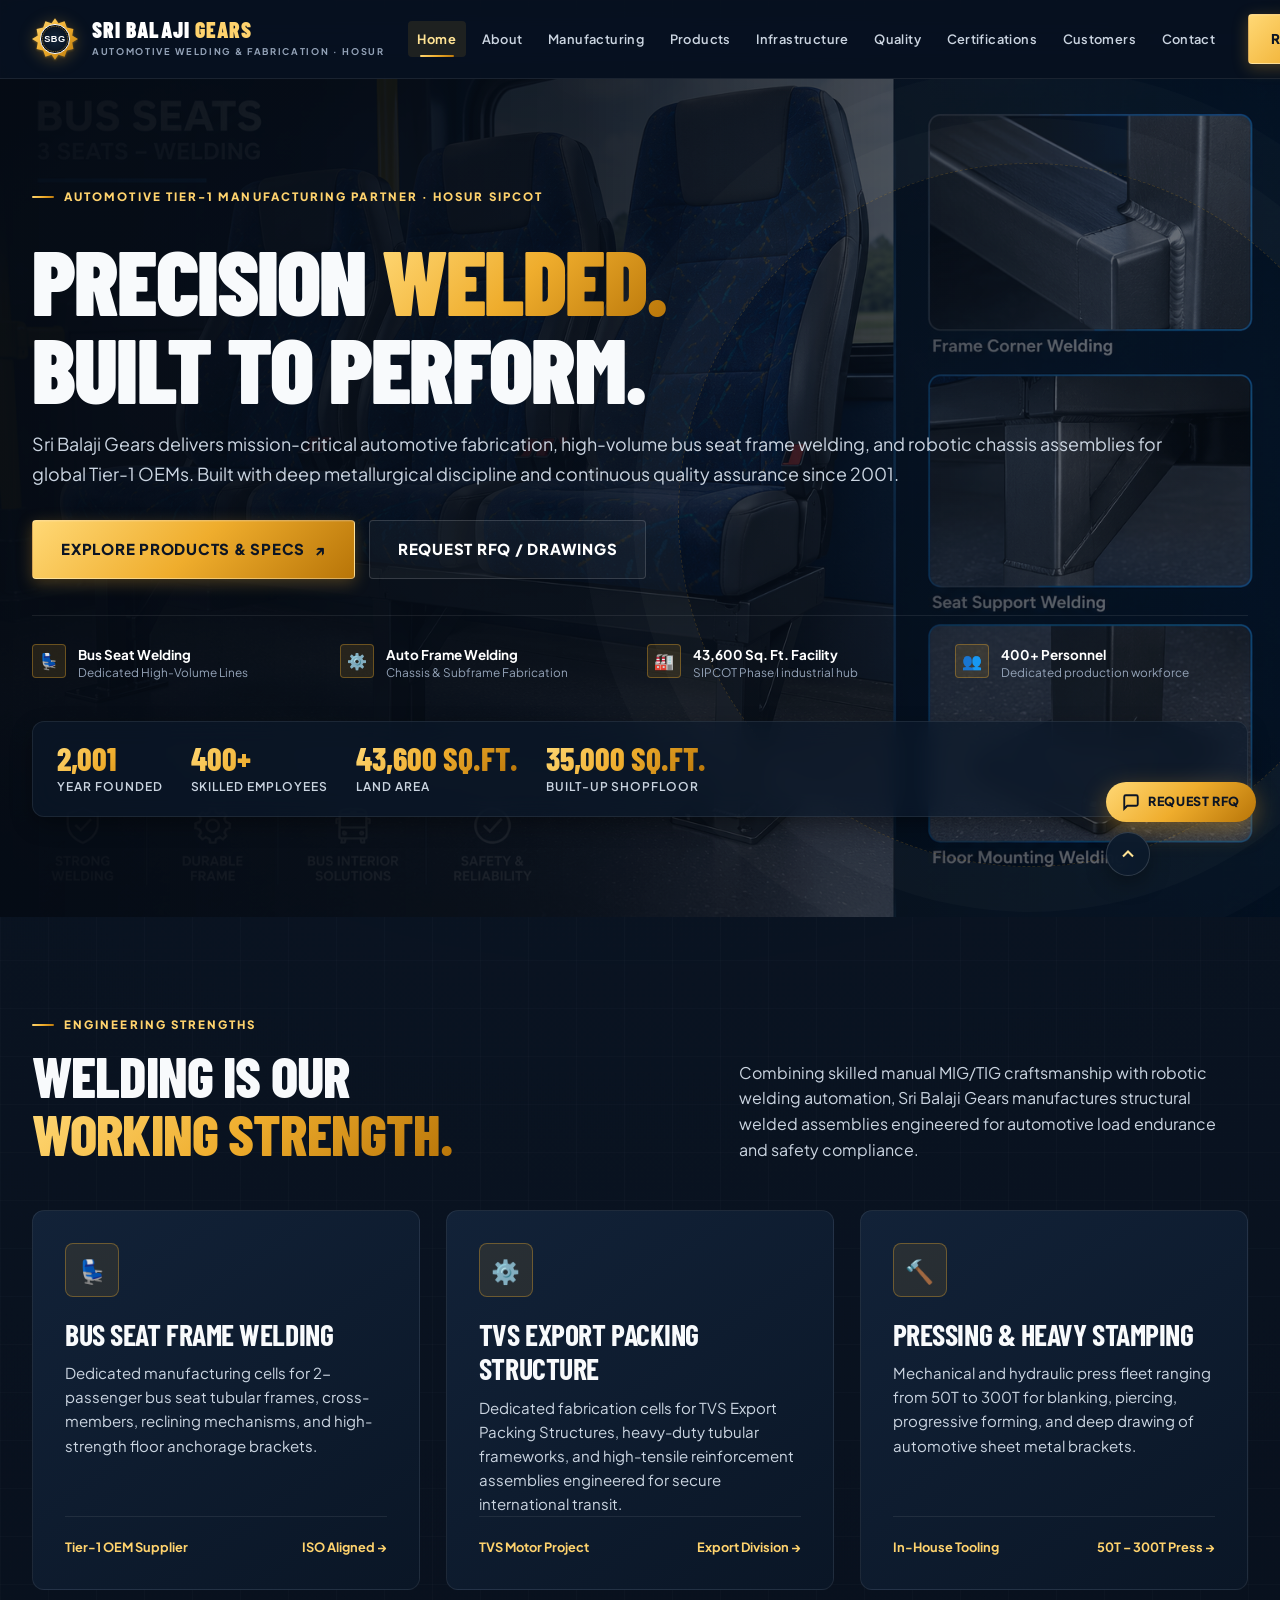
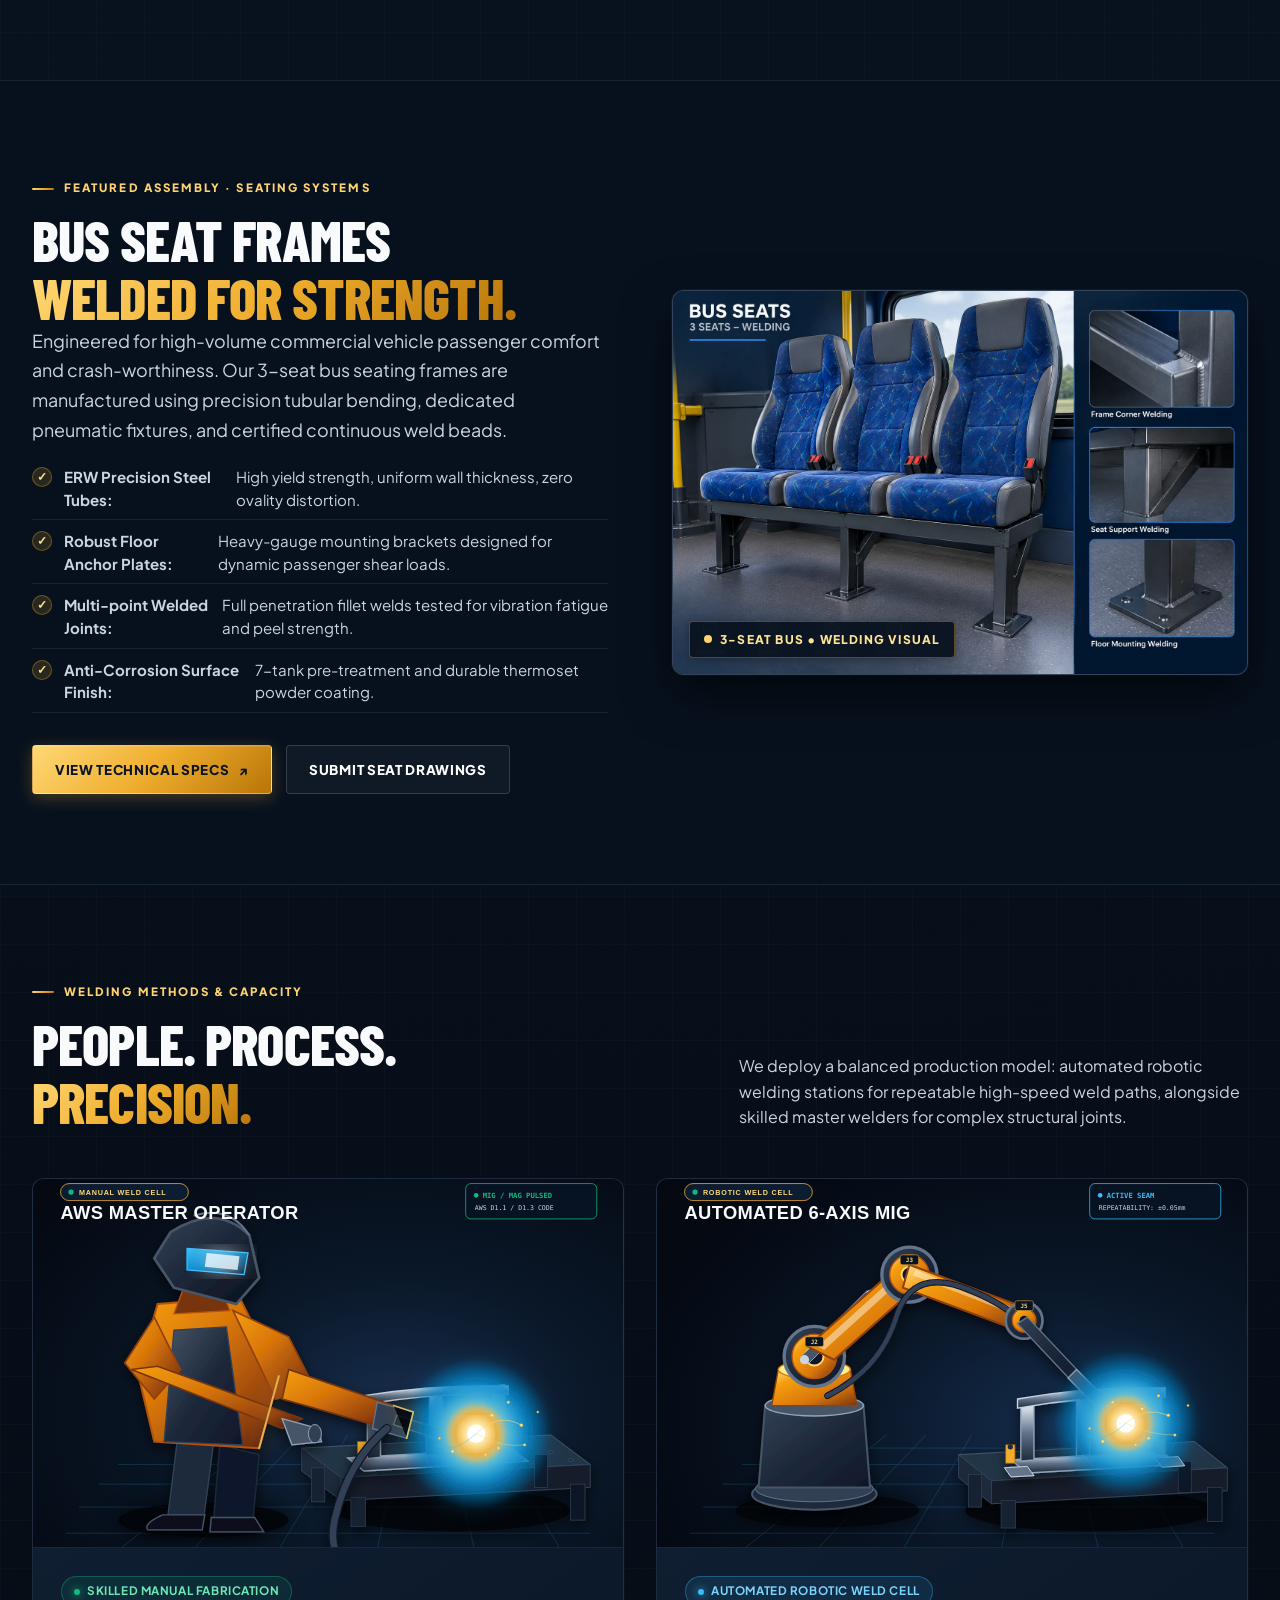
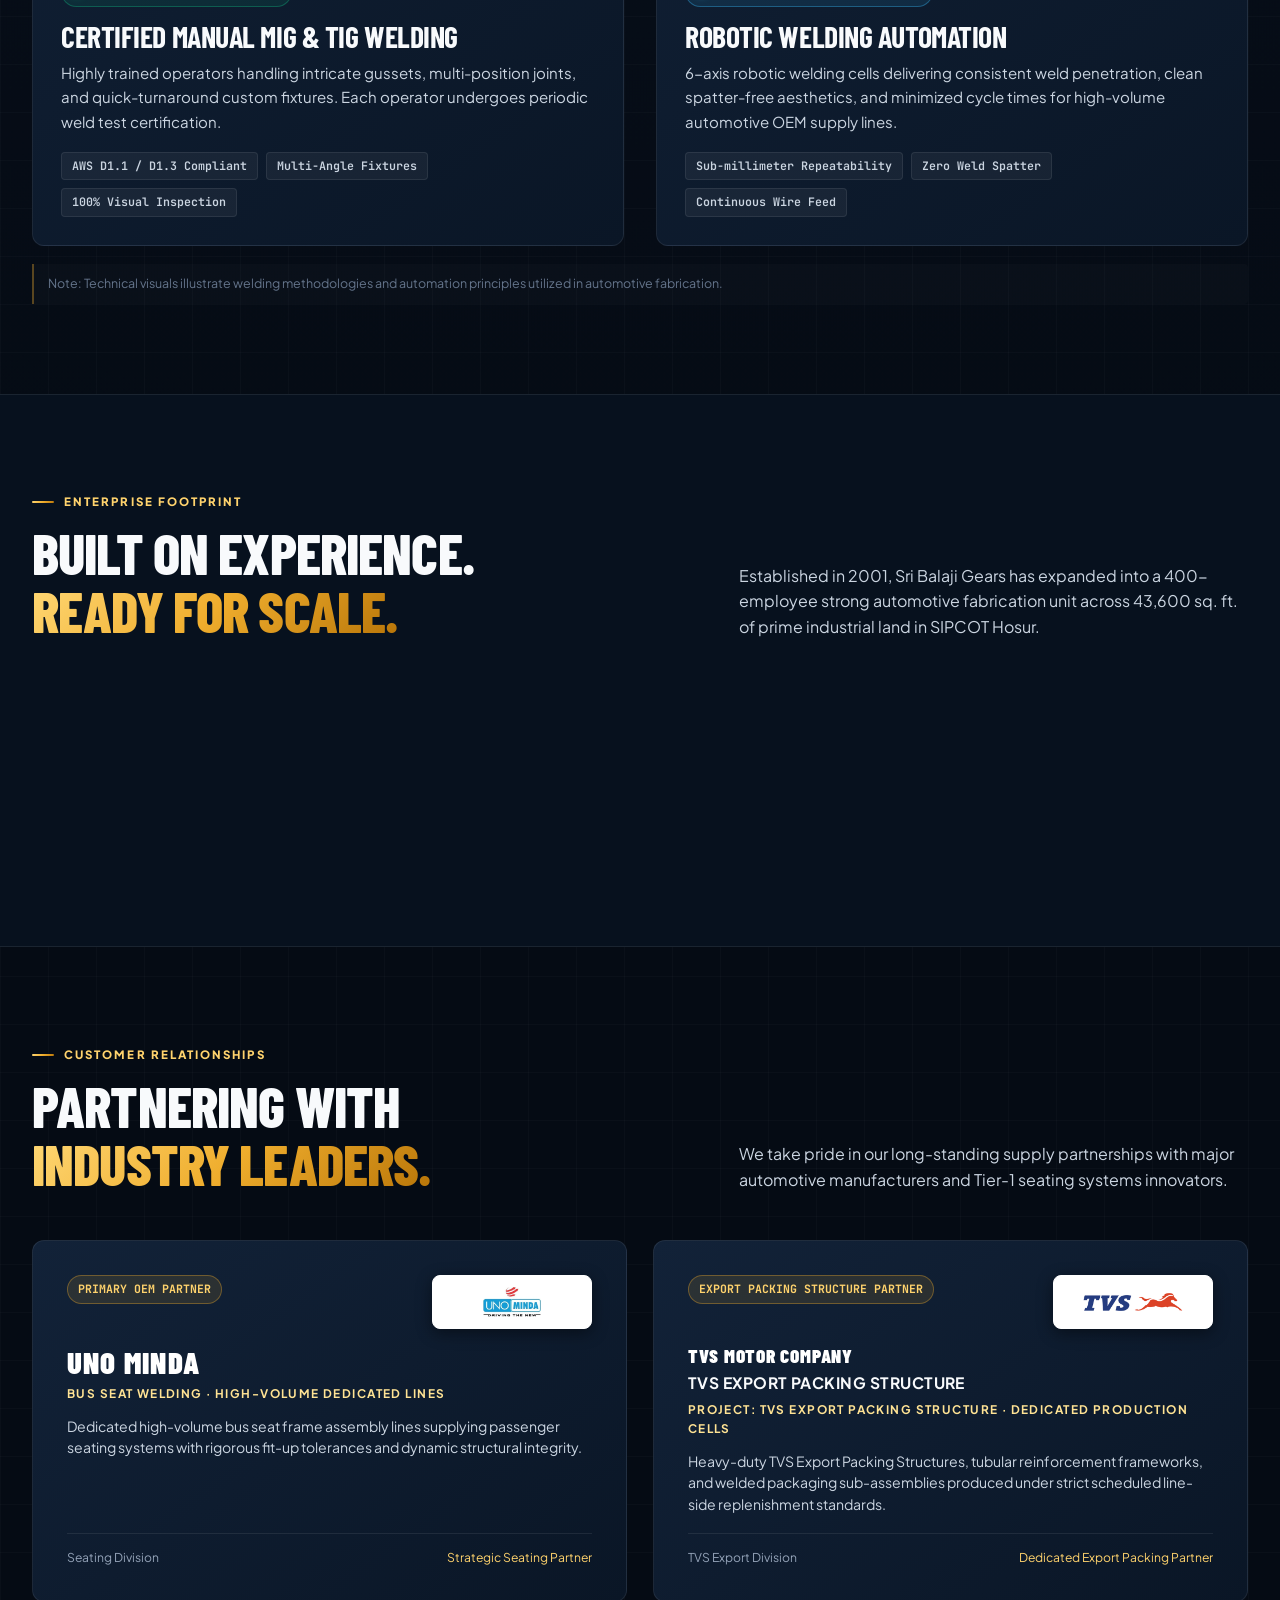
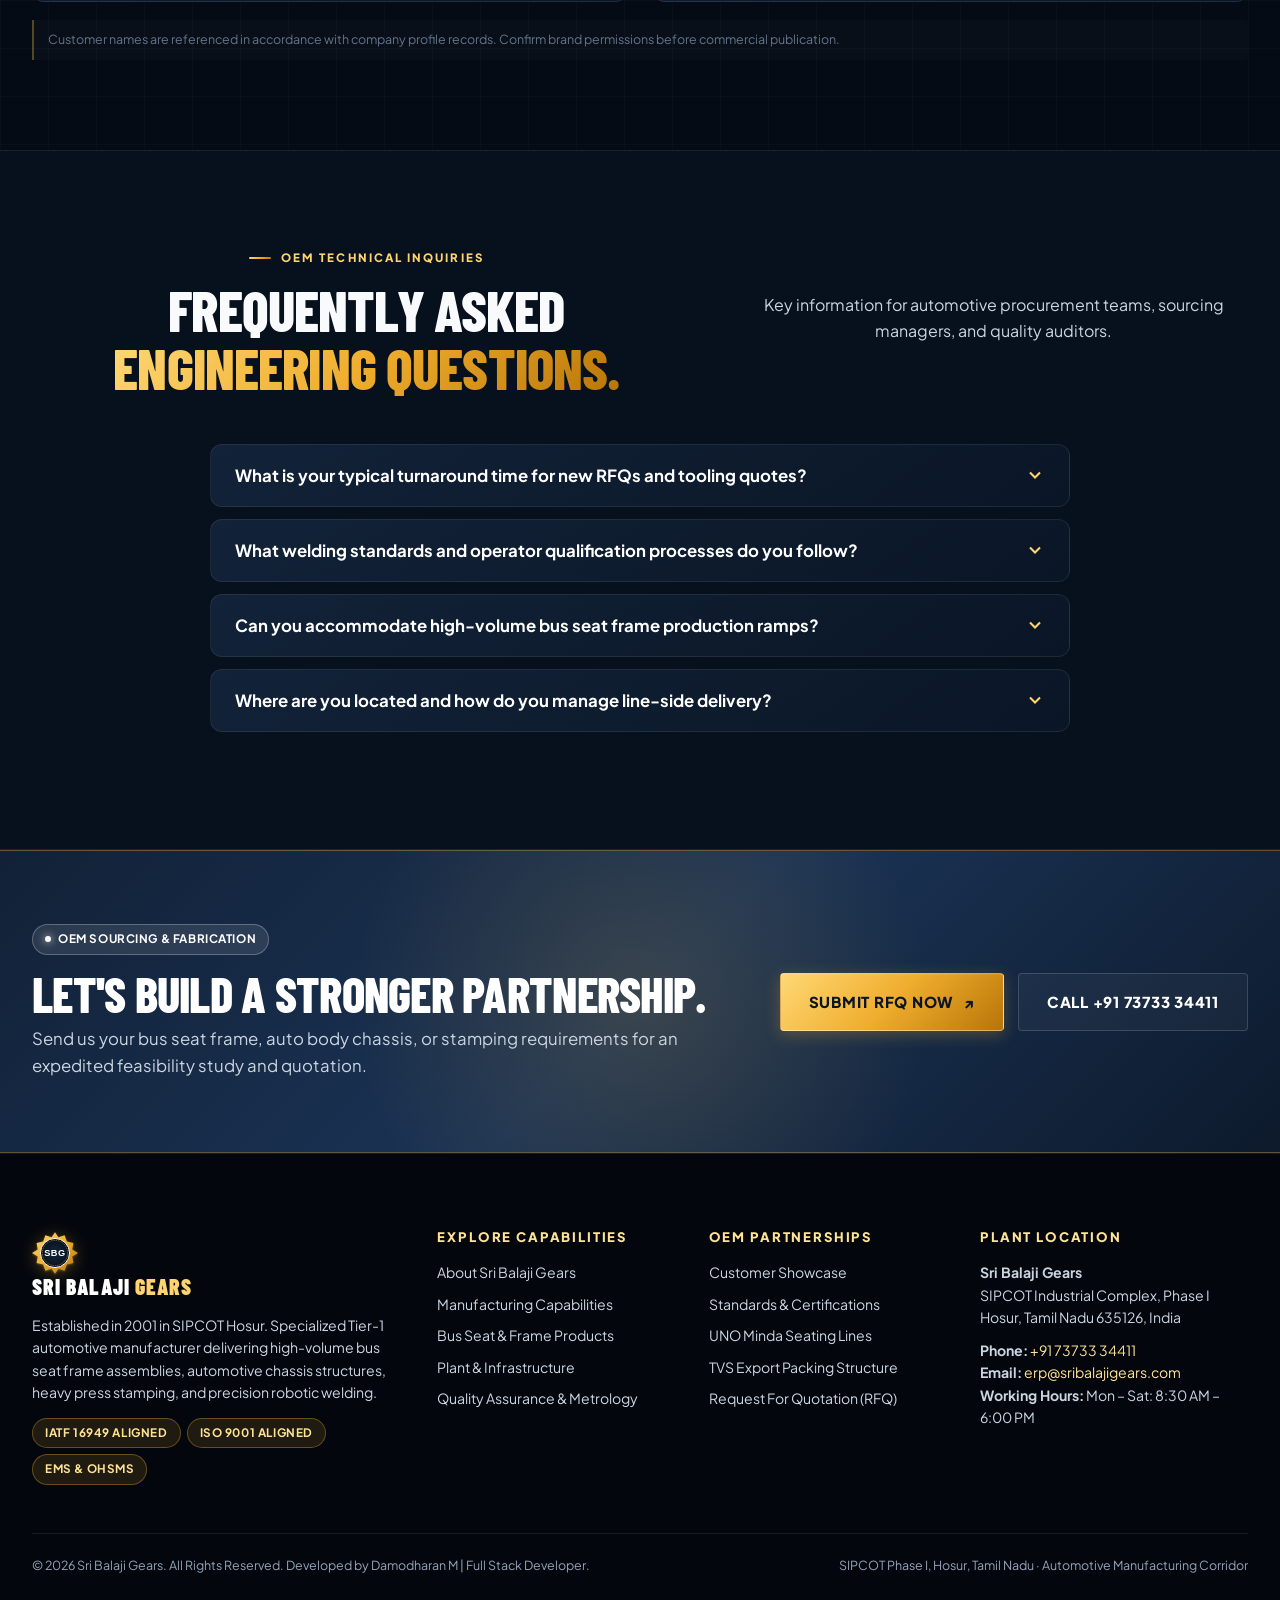
==== index.html @ 74a5840d "feat: prominently feature TVS Export Packing Structure across cards, tabs, and project details" ====
<!doctype html>
<html lang="en">
<head>
  <link rel="preconnect" href="https://fonts.googleapis.com">
  <link rel="preconnect" href="https://fonts.gstatic.com" crossorigin>
  <meta charset="utf-8">
  <meta name="viewport" content="width=device-width, initial-scale=1, viewport-fit=cover">
  <meta name="description" content="Sri Balaji Gears - Premier automotive welding, bus seat frame assembly, auto chassis welding, pressing and fabrication in Hosur, Tamil Nadu. Established 2001.">
  <meta name="keywords" content="bus seat welding, automotive welding hosur, auto body frame welding, pressing and fabrication, Sri Balaji Gears, SIPCOT Hosur, UNO Minda supplier, TVS Export Packing Structure">
  <meta name="theme-color" content="#07111e">
  <meta name="google-site-verification" content="4lVNyMi9ZgLC_d8jcUPkAKkFOLJUADI26pOm8sBlswk">
  <link rel="canonical" href="https://sribalajigears.in/">
  <meta property="og:type" content="website">
  <meta property="og:site_name" content="Sri Balaji Gears">
  <meta property="og:title" content="Sri Balaji Gears | Precision Automotive Welding &amp; Seating Systems">
  <meta property="og:description" content="Tier-1 automotive welding and fabrication manufacturer in SIPCOT Hosur. High-volume bus seat frames, chassis welding, 50T-300T press stamping.">
  <meta property="og:url" content="https://sribalajigears.in/">
  <meta property="og:image" content="https://sribalajigears.in/assets/img/sbg-logo-square.png">
  <meta name="twitter:card" content="summary_large_image">
  <meta name="twitter:title" content="Sri Balaji Gears | Precision Automotive Welding">
  <meta name="twitter:description" content="Precision bus passenger seat frames, auto chassis welding, and press components in SIPCOT Hosur.">
  <title>Sri Balaji Gears | Precision Automotive Welding &amp; Seating Systems</title>
    <link rel="icon" type="image/svg+xml" href="/assets/img/sbg-mark.svg">
  <link rel="icon" type="image/png" sizes="48x48" href="/favicon-48x48.png">
  <link rel="icon" type="image/png" sizes="96x96" href="/favicon-96x96.png">
  <link rel="icon" type="image/png" sizes="192x192" href="/favicon-192x192.png">
  <link rel="shortcut icon" href="/favicon.ico">
  <link rel="apple-touch-icon" sizes="180x180" href="/apple-touch-icon.png">
  <link rel="manifest" href="/site.webmanifest">
  <link rel="stylesheet" href="assets/css/style.css?v=19">
  <!-- Structured Data: AutomotiveBusiness / Organization -->
  <script type="application/ld+json">
  {
    "@context": "https://schema.org",
    "@type": ["AutomotiveBusiness", "LocalBusiness", "Organization"],
    "@id": "https://sribalajigears.in/#organization",
    "name": "Sri Balaji Gears",
    "legalName": "Sri Balaji Gears",
    "url": "https://sribalajigears.in/",
    "logo": "https://sribalajigears.in/assets/img/sbg-logo-square.png",
    "image": "https://sribalajigears.in/assets/img/sbg-logo-square.png",
    "description": "Established in 2001 in SIPCOT Hosur. Premier Tier-1 automotive manufacturer specializing in bus passenger seat frame assemblies, auto chassis welding, and heavy pressing.",
    "foundingDate": "2001",
    "telephone": "+917373334411",
    "email": "erp@sribalajigears.com",
    "address": {
      "@type": "PostalAddress",
      "streetAddress": "SIPCOT Industrial Complex, Phase I",
      "addressLocality": "Hosur",
      "addressRegion": "Tamil Nadu",
      "postalCode": "635126",
      "addressCountry": "IN"
    },
    "geo": {
      "@type": "GeoCoordinates",
      "latitude": 12.7409,
      "longitude": 77.8253
    },
    "openingHoursSpecification": [
      {
        "@type": "OpeningHoursSpecification",
        "dayOfWeek": ["Monday", "Tuesday", "Wednesday", "Thursday", "Friday", "Saturday"],
        "opens": "08:30",
        "closes": "18:00"
      }
    ],
    "priceRange": "$$",
    "knowsAbout": [
      "Bus Passenger Seat Frame Assembly",
      "TVS Export Packing Structure",
      "MIG and TIG Welding",
      "Heavy Pressing & Stamping 50T-300T",
      "IATF 16949 Standards",
      "ISO 9001 Quality Management"
    ],
    "areaServed": [
      {
        "@type": "Country",
        "name": "India"
      },
      {
        "@type": "AdministrativeArea",
        "name": "Tamil Nadu"
      },
      {
        "@type": "AdministrativeArea",
        "name": "Karnataka"
      }
    ],
    "hasOfferCatalog": {
      "@type": "OfferCatalog",
      "name": "Tier-1 Automotive Welded Components & Seating Systems",
      "itemListElement": [
        {
          "@type": "Offer",
          "itemOffered": {
            "@type": "Product",
            "name": "3-Seat Bus Passenger Seat Frame Assemblies",
            "description": "High-tensile tubular MIG welded passenger seating frames built to AIS 023 crash safety standards."
          }
        },
        {
          "@type": "Offer",
          "itemOffered": {
            "@type": "Product",
            "name": "2-Seat Luxury Coach Passenger Seating Frames",
            "description": "Heavy-duty ergonomic luxury coach seating frames with high structural durability."
          }
        },
        {
          "@type": "Offer",
          "itemOffered": {
            "@type": "Product",
            "name": "TVS Export Packing Structure",
            "description": "Heavy-duty TVS Export Packing Structures, tubular reinforcement frameworks, and welded packaging sub-assemblies for TVS Motor Company."
          }
        },
        {
          "@type": "Offer",
          "itemOffered": {
            "@type": "Product",
            "name": "Heavy Stamping & Stamped Press Parts (50T to 300T)",
            "description": "Precision deep draw and blanking automotive press components manufactured on 50T–300T mechanical presses."
          }
        }
      ]
    }
  }
  </script>
  <!-- Google Analytics 4 (GA4): Replace G-XXXXXXXXXX with your Measurement ID from Google Analytics -->
  <!--
  <script async src="https://www.googletagmanager.com/gtag/js?id=G-XXXXXXXXXX"></script>
  <script>
    window.dataLayer = window.dataLayer || [];
    function gtag(){dataLayer.push(arguments);}
    gtag('js', new Date());
    gtag('config', 'G-XXXXXXXXXX');
  </script>
  -->
</head>
<body>

  <!-- Main Sticky Header -->
  <header class="header">
    <div class="container nav">
      <a class="brand" href="index.html" aria-label="Sri Balaji Gears Home">
        <img class="brand-emblem" src="assets/img/sbg-mark.svg" alt="SBG Monogram Logo" width="46" height="46">
        <span class="brand-text-block">
          <span class="brand-title">SRI BALAJI <span>GEARS</span></span>
          <span class="brand-tagline">AUTOMOTIVE WELDING &amp; FABRICATION · HOSUR</span>
        </span>
      </a>

      <!-- Desktop Navigation -->
      <nav class="menu" aria-label="Main Navigation">
        <a href="index.html">Home</a>
        <a href="about.html">About</a>
        <a href="manufacturing.html">Manufacturing</a>
        <a href="products.html">Products</a>
        <a href="infrastructure.html">Infrastructure</a>
        <a href="quality.html">Quality</a>
        <a href="certifications.html">Certifications</a>
        <a href="customers.html">Customers</a>
        <a href="contact.html">Contact</a>
      </nav>

      <!-- Nav Actions -->
      <div class="nav-actions">
        <a class="nav-button" href="contact.html">
          REQUEST RFQ <span class="button-icon">↗</span>
        </a>
        <button class="hamb" id="menuToggle" aria-label="Open navigation menu" aria-expanded="false">
          <span class="hamb-line"></span>
          <span class="hamb-line"></span>
          <span class="hamb-line"></span>
        </button>
      </div>
    </div>
  </header>

  <!-- Mobile Off-Canvas Drawer -->
  <div class="mobile-backdrop" id="mobileBackdrop"></div>
  <aside class="mobile-drawer" id="mobileDrawer" aria-label="Mobile Navigation">
    <div class="drawer-header">
      <a class="brand" href="index.html">
        <img class="brand-emblem" src="assets/img/sbg-mark.svg" alt="SBG" width="38" height="38">
        <span class="brand-text-block">
          <span class="brand-title">SRI BALAJI <span>GEARS</span></span>
        </span>
      </a>
      <button class="drawer-close" id="drawerClose" aria-label="Close menu">✕</button>
    </div>
    <nav class="drawer-nav">
      <a href="index.html">Home</a>
      <a href="about.html">About Company</a>
      <a href="manufacturing.html">Manufacturing Capabilities</a>
      <a href="products.html">Products &amp; Assemblies</a>
      <a href="infrastructure.html">Plant Infrastructure</a>
      <a href="quality.html">Quality &amp; Metrology</a>
      <a href="certifications.html">Certifications</a>
      <a href="customers.html">Customer Showcase</a>
      <a href="contact.html">Contact &amp; RFQ</a>
    </nav>
    <div class="drawer-footer">
      <div class="drawer-contact-item">
        <svg viewBox="0 0 24 24" fill="none" stroke="currentColor" stroke-width="2"><path d="M22 16.92v3a2 2 0 0 1-2.18 2 19.79 19.79 0 0 1-8.63-3.07 19.5 19.5 0 0 1-6-6 19.79 19.79 0 0 1-3.07-8.67A2 2 0 0 1 4.11 2h3a2 2 0 0 1 2 1.72 12.84 12.84 0 0 0 .7 2.81 2 2 0 0 1-.45 2.11L8.09 9.91a16 16 0 0 0 6 6l1.27-1.27a2 2 0 0 1 2.11-.45 12.84 12.84 0 0 0 2.81.7A2 2 0 0 1 22 16.92z"/></svg>
        <a href="tel:+917373334411">+91 73733 34411</a>
      </div>
      <div class="drawer-contact-item">
        <svg viewBox="0 0 24 24" fill="none" stroke="currentColor" stroke-width="2"><path d="M4 4h16c1.1 0 2 .9 2 2v12c0 1.1-.9 2-2 2H4c-1.1 0-2-.9-2-2V6c0-1.1.9-2 2-2z"/><polyline points="22,6 12,13 2,6"/></svg>
        <a href="mailto:erp@sribalajigears.com">erp@sribalajigears.com</a>
      </div>
      <a class="button" href="contact.html" style="width: 100%; margin-top: 10px;">
        REQUEST A QUOTE ↗
      </a>
    </div>
  </aside>

  <!-- Hero Section -->
  <main>
    <section class="hero">
      <div class="container">
        <div class="hero-copy">
          <div class="eyebrow">
            Automotive Tier-1 Manufacturing Partner · Hosur SIPCOT
          </div>
          <h1>
            PRECISION <em>WELDED.</em><br>
            BUILT TO PERFORM.
          </h1>
          <p class="lead">
            Sri Balaji Gears delivers mission-critical automotive fabrication, high-volume bus seat frame welding, and robotic chassis assemblies for global Tier-1 OEMs. Built with deep metallurgical discipline and continuous quality assurance since 2001.
          </p>

          <div class="actions">
            <a class="button lg" href="products.html">
              EXPLORE PRODUCTS &amp; SPECS <span class="button-icon">↗</span>
            </a>
            <a class="button ghost lg" href="contact.html">
              REQUEST RFQ / DRAWINGS
            </a>
          </div>

          <!-- Hero Pillars -->
          <div class="hero-pillars">
            <div class="pillar-item">
              <div class="pillar-icon">💺</div>
              <div class="pillar-copy">
                <strong>Bus Seat Welding</strong>
                <span>Dedicated High-Volume Lines</span>
              </div>
            </div>
            <div class="pillar-item">
              <div class="pillar-icon">⚙️</div>
              <div class="pillar-copy">
                <strong>Auto Frame Welding</strong>
                <span>Chassis &amp; Subframe Fabrication</span>
              </div>
            </div>
            <div class="pillar-item">
              <div class="pillar-icon">🏭</div>
              <div class="pillar-copy">
                <strong>43,600 Sq. Ft. Facility</strong>
                <span>SIPCOT Phase I industrial hub</span>
              </div>
            </div>
            <div class="pillar-item">
              <div class="pillar-icon">👥</div>
              <div class="pillar-copy">
                <strong>400+ Personnel</strong>
                <span>Dedicated production workforce</span>
              </div>
            </div>
          </div>

          <!-- Animated Metrics Bar -->
          <div class="hero-metrics">
            <div class="hero-metric-item">
              <strong data-counter="2001">2001</strong>
              <span>Year Founded</span>
            </div>
            <div class="hero-metric-item">
              <strong data-counter="400" data-suffix="+">400+</strong>
              <span>Skilled Employees</span>
            </div>
            <div class="hero-metric-item">
              <strong data-counter="43600" data-suffix=" SQ.FT.">43,600 SQ.FT.</strong>
              <span>Land Area</span>
            </div>
            <div class="hero-metric-item">
              <strong data-counter="35000" data-suffix=" SQ.FT.">35,000 SQ.FT.</strong>
              <span>Built-up Shopfloor</span>
            </div>
          </div>
        </div>
      </div>
    </section>

    <!-- Core Capabilities Section -->
    <section class="section">
      <div class="container">
        <div class="section-heading">
          <div>
            <div class="eyebrow">Engineering Strengths</div>
            <h2>WELDING IS OUR<br><em>WORKING STRENGTH.</em></h2>
          </div>
          <p>
            Combining skilled manual MIG/TIG craftsmanship with robotic welding automation, Sri Balaji Gears manufactures structural welded assemblies engineered for automotive load endurance and safety compliance.
          </p>
        </div>

        <div class="grid grid-3">
          <article class="card reveal delay-1">
            <div class="card-icon">💺</div>
            <h3>Bus Seat Frame Welding</h3>
            <p>
              Dedicated manufacturing cells for 2-passenger bus seat tubular frames, cross-members, reclining mechanisms, and high-strength floor anchorage brackets.
            </p>
            <div class="card-footer">
              <span>Tier-1 OEM Supplier</span>
              <span>ISO Aligned →</span>
            </div>
          </article>

          <article class="card reveal delay-2">
            <div class="card-icon">⚙️</div>
            <h3>TVS Export Packing Structure</h3>
            <p>
              Dedicated fabrication cells for TVS Export Packing Structures, heavy-duty tubular frameworks, and high-tensile reinforcement assemblies engineered for secure international transit.
            </p>
            <div class="card-footer">
              <span>TVS Motor Project</span>
              <span>Export Division →</span>
            </div>
          </article>

          <article class="card reveal delay-3">
            <div class="card-icon">🔨</div>
            <h3>Pressing &amp; Heavy Stamping</h3>
            <p>
              Mechanical and hydraulic press fleet ranging from 50T to 300T for blanking, piercing, progressive forming, and deep drawing of automotive sheet metal brackets.
            </p>
            <div class="card-footer">
              <span>In-House Tooling</span>
              <span>50T – 300T Press →</span>
            </div>
          </article>
        </div>
      </div>
    </section>

    <!-- Featured Product Spotlight Section -->
    <section class="section alternate">
      <div class="container split">
        <div class="reveal">
          <div class="eyebrow">Featured Assembly · Seating Systems</div>
          <h2>BUS SEAT FRAMES<br><em>WELDED FOR STRENGTH.</em></h2>
          <p class="lead">
            Engineered for high-volume commercial vehicle passenger comfort and crash-worthiness. Our 3-seat bus seating frames are manufactured using precision tubular bending, dedicated pneumatic fixtures, and certified continuous weld beads.
          </p>

          <ul class="list-check">
            <li><strong>ERW Precision Steel Tubes:</strong> High yield strength, uniform wall thickness, zero ovality distortion.</li>
            <li><strong>Robust Floor Anchor Plates:</strong> Heavy-gauge mounting brackets designed for dynamic passenger shear loads.</li>
            <li><strong>Multi-point Welded Joints:</strong> Full penetration fillet welds tested for vibration fatigue and peel strength.</li>
            <li><strong>Anti-Corrosion Surface Finish:</strong> 7-tank pre-treatment and durable thermoset powder coating.</li>
          </ul>

          <div class="actions">
            <a class="button" href="products.html">
              VIEW TECHNICAL SPECS <span class="button-icon">↗</span>
            </a>
            <a class="button ghost" href="contact.html">
              SUBMIT SEAT DRAWINGS
            </a>
          </div>
        </div>

        <div class="image-frame reveal delay-2">
          <picture>
              <source srcset="assets/img/bus-seats-welding-concept.webp" type="image/webp">
              <img src="assets/img/bus-seats-welding-concept.png" alt="Three-seat bus seating assembly and structural frame welding concept visual" width="1536" height="1024" loading="lazy" decoding="async">
            </picture>
          <span class="imglabel">3-SEAT BUS • WELDING VISUAL</span>
        </div>
      </div>
    </section>

    <!-- Welding Technologies: Manual vs Robotic -->
    <section class="section">
      <div class="container">
        <div class="section-heading">
          <div>
            <div class="eyebrow">Welding Methods &amp; Capacity</div>
            <h2>PEOPLE. PROCESS.<br><em>PRECISION.</em></h2>
          </div>
          <p>
            We deploy a balanced production model: automated robotic welding stations for repeatable high-speed weld paths, alongside skilled master welders for complex structural joints.
          </p>
        </div>

        <div class="visual-grid">
          <article class="visual-card reveal delay-1">
            <div class="visual-card-media">
              <img src="assets/img/human-welding-3d.svg?v=7" alt="3D illustration of a human welder performing precision MIG welding on an automotive frame" width="900" height="620" loading="eager">
            </div>
            <div class="copy">
              <div class="pill-badge emerald" style="align-self: flex-start; margin-bottom: 12px;">
                <span class="dot"></span> SKILLED MANUAL FABRICATION
              </div>
              <h3>Certified Manual MIG &amp; TIG Welding</h3>
              <p>
                Highly trained operators handling intricate gussets, multi-position joints, and quick-turnaround custom fixtures. Each operator undergoes periodic weld test certification.
              </p>
              <div class="visual-specs">
                <span class="spec-chip">AWS D1.1 / D1.3 Compliant</span>
                <span class="spec-chip">Multi-Angle Fixtures</span>
                <span class="spec-chip">100% Visual Inspection</span>
              </div>
            </div>
          </article>

          <article class="visual-card reveal delay-2">
            <div class="visual-card-media">
              <img src="assets/img/robot-welding-3d.svg?v=7" alt="3D illustration of an industrial robotic welding arm executing automated automotive weld seam" width="900" height="620" loading="eager">
            </div>
            <div class="copy">
              <div class="pill-badge cyan" style="align-self: flex-start; margin-bottom: 12px;">
                <span class="dot"></span> AUTOMATED ROBOTIC WELD CELL
              </div>
              <h3>Robotic Welding Automation</h3>
              <p>
                6-axis robotic welding cells delivering consistent weld penetration, clean spatter-free aesthetics, and minimized cycle times for high-volume automotive OEM supply lines.
              </p>
              <div class="visual-specs">
                <span class="spec-chip">Sub-millimeter Repeatability</span>
                <span class="spec-chip">Zero Weld Spatter</span>
                <span class="spec-chip">Continuous Wire Feed</span>
              </div>
            </div>
          </article>
        </div>
        <p class="smallnote">Note: Technical visuals illustrate welding methodologies and automation principles utilized in automotive fabrication.</p>
      </div>
    </section>

    <!-- Company Scale & Infrastructure Section -->
    <section class="section alternate">
      <div class="container">
        <div class="section-heading">
          <div>
            <div class="eyebrow">Enterprise Footprint</div>
            <h2>BUILT ON EXPERIENCE.<br><em>READY FOR SCALE.</em></h2>
          </div>
          <p>
            Established in 2001, Sri Balaji Gears has expanded into a 400-employee strong automotive fabrication unit across 43,600 sq. ft. of prime industrial land in SIPCOT Hosur.
          </p>
        </div>

        <div class="stats">
          <div class="stat reveal delay-1">
            <strong data-counter="2001">2001</strong>
            <span>Established Year</span>
            <small>Over 23 years of OEM manufacturing</small>
          </div>
          <div class="stat reveal delay-2">
            <strong data-counter="400" data-suffix="+">400+</strong>
            <span>Skilled Workforce</span>
            <small>Engineers, technicians &amp; operators</small>
          </div>
          <div class="stat reveal delay-3">
            <strong data-counter="43600" data-suffix=" SQ.FT.">43,600</strong>
            <span>Sq. Ft. Land Area</span>
            <small>Integrated SIPCOT Phase I campus</small>
          </div>
          <div class="stat reveal delay-4">
            <strong data-counter="35000" data-suffix=" SQ.FT.">35,000</strong>
            <span>Sq. Ft. Built-up Area</span>
            <small>Covered press, weld &amp; assembly bays</small>
          </div>
        </div>
      </div>
    </section>

    <!-- Tier-1 OEM Customer Showcase -->
    <section class="section">
      <div class="container">
        <div class="section-heading">
          <div>
            <div class="eyebrow">Customer Relationships</div>
            <h2>PARTNERING WITH<br><em>INDUSTRY LEADERS.</em></h2>
          </div>
          <p>
            We take pride in our long-standing supply partnerships with major automotive manufacturers and Tier-1 seating systems innovators.
          </p>
        </div>

        <div class="brand-grid">
          <div class="brand-tile reveal delay-1">
            <div>
              <div class="brand-tile-header">
                <span class="brand-badge">PRIMARY OEM PARTNER</span>
                <div class="brand-logo-wrap">
                  <img src="assets/img/uno-minda-logo.png" alt="UNO MINDA Logo" class="brand-logo-img" width="140" height="40" loading="lazy">
                </div>
              </div>
              <strong>UNO MINDA</strong>
              <small>BUS SEAT WELDING · HIGH-VOLUME DEDICATED LINES</small>
              <p>
                Dedicated high-volume bus seat frame assembly lines supplying passenger seating systems with rigorous fit-up tolerances and dynamic structural integrity.
              </p>
            </div>
            <div class="brand-tile-footer">
              <span>Seating Division</span>
              <span class="text-gold">Strategic Seating Partner</span>
            </div>
          </div>

          <div class="brand-tile reveal delay-2">
            <div>
              <div class="brand-tile-header">
                <span class="brand-badge">EXPORT PACKING STRUCTURE PARTNER</span>
                <div class="brand-logo-wrap">
                  <img src="assets/img/tvs-logo.png" alt="TVS Motor Logo" class="brand-logo-img" width="140" height="40" loading="lazy">
                </div>
              </div>
              <strong style="font-size: 1.2rem; display: block;">TVS MOTOR COMPANY</strong>
              <div style="color: var(--accent-gold); font-weight: 700; margin: 4px 0 2px; font-size: 0.98rem; text-transform: uppercase; letter-spacing: 0.03em;">TVS Export Packing Structure</div>
              <small>PROJECT: TVS EXPORT PACKING STRUCTURE · DEDICATED PRODUCTION CELLS</small>
              <p>
                Heavy-duty TVS Export Packing Structures, tubular reinforcement frameworks, and welded packaging sub-assemblies produced under strict scheduled line-side replenishment standards.
              </p>
            </div>
            <div class="brand-tile-footer">
              <span>TVS Export Division</span>
              <span class="text-gold">Dedicated Export Packing Partner</span>
            </div>
          </div>
        </div>
        <p class="smallnote">Customer names are referenced in accordance with company profile records. Confirm brand permissions before commercial publication.</p>
      </div>
    </section>

    <!-- FAQ Accordion for OEM Engineers & Purchasing Teams -->
    <section class="section alternate">
      <div class="container">
        <div class="section-heading centered">
          <div>
            <div class="eyebrow">OEM Technical Inquiries</div>
            <h2>FREQUENTLY ASKED<br><em>ENGINEERING QUESTIONS.</em></h2>
          </div>
          <p>Key information for automotive procurement teams, sourcing managers, and quality auditors.</p>
        </div>

        <div class="accordion" style="max-width: 860px; margin-inline: auto;">
          <div class="accordion-item reveal">
            <button class="accordion-trigger" aria-expanded="false">
              <span>What is your typical turnaround time for new RFQs and tooling quotes?</span>
              <svg class="accordion-chevron" viewBox="0 0 24 24" fill="none" stroke="currentColor" stroke-width="2.5"><polyline points="6 9 12 15 18 9"/></svg>
            </button>
            <div class="accordion-body">
              For standard 2D drawings or 3D STEP/IGES models, our engineering team provides complete manufacturability feasibility and cost estimation within 24 to 48 hours. Custom fixture design and prototype samples can typically be fabricated in 10 to 14 days.
            </div>
          </div>

          <div class="accordion-item reveal delay-1">
            <button class="accordion-trigger" aria-expanded="false">
              <span>What welding standards and operator qualification processes do you follow?</span>
              <svg class="accordion-chevron" viewBox="0 0 24 24" fill="none" stroke="currentColor" stroke-width="2.5"><polyline points="6 9 12 15 18 9"/></svg>
            </button>
            <div class="accordion-body">
              Our manual and robotic welding cells align with AWS D1.1 (Structural Steel) and AWS D1.3 (Sheet Steel). Welders undergo bi-annual performance qualification, and we maintain macro-etch penetration test records, weld throat verification, and destructive shear test logs for all OEM batches.
            </div>
          </div>

          <div class="accordion-item reveal delay-2">
            <button class="accordion-trigger" aria-expanded="false">
              <span>Can you accommodate high-volume bus seat frame production ramps?</span>
              <svg class="accordion-chevron" viewBox="0 0 24 24" fill="none" stroke="currentColor" stroke-width="2.5"><polyline points="6 9 12 15 18 9"/></svg>
            </button>
            <div class="accordion-body">
              Yes. With a 400+ skilled workforce and dedicated multi-bay welding lines across our 50,000 sq. ft. built-up facility, we maintain substantial dedicated capacity for major Tier-1 OEM partners with flexible multi-shift scalability.
            </div>
          </div>

          <div class="accordion-item reveal delay-3">
            <button class="accordion-trigger" aria-expanded="false">
              <span>Where are you located and how do you manage line-side delivery?</span>
              <svg class="accordion-chevron" viewBox="0 0 24 24" fill="none" stroke="currentColor" stroke-width="2.5"><polyline points="6 9 12 15 18 9"/></svg>
            </button>
            <div class="accordion-body">
              We are located in SIPCOT Industrial Complex Phase I, Hosur, Tamil Nadu. Situated along the major automotive corridor adjoining Bengaluru and Chennai, we maintain daily Kanban line-side dispatches with Direct-on-Line (DOL) capability.
            </div>
          </div>
        </div>
      </div>
    </section>
  </main>

  <!-- High Impact Call to Action -->
  <section class="cta">
    <div class="container">
      <div class="cta-copy">
        <div class="pill-badge" style="background: rgba(255, 255, 255, 0.1); border-color: rgba(255, 255, 255, 0.25); color: #ffffff; margin-bottom: 14px;">
          <span class="dot" style="background: #ffffff; box-shadow: 0 0 8px #ffffff;"></span> OEM SOURCING &amp; FABRICATION
        </div>
        <h2>LET'S BUILD A STRONGER PARTNERSHIP.</h2>
        <p>Send us your bus seat frame, auto body chassis, or stamping requirements for an expedited feasibility study and quotation.</p>
      </div>
      <div class="actions">
        <a class="button lg" href="contact.html">
          SUBMIT RFQ NOW <span class="button-icon">↗</span>
        </a>
        <a class="button ghost lg" href="tel:+917373334411">
          CALL +91 73733 34411
        </a>
      </div>
    </div>
  </section>

  <!-- Enterprise Corporate Footer -->
  <footer>
    <div class="container">
      <div class="footgrid">
        <div class="footer-col">
          <a class="brand" href="index.html" style="margin-bottom: 16px;">
            <img class="brand-emblem" src="assets/img/sbg-mark.svg" alt="SBG" width="42" height="42">
            <span class="brand-text-block">
              <span class="brand-title">SRI BALAJI <span>GEARS</span></span>
            </span>
          </a>
          <p>
            Established in 2001 in SIPCOT Hosur. Specialized Tier-1 automotive manufacturer delivering high-volume bus seat frame assemblies, automotive chassis structures, heavy press stamping, and precision robotic welding.
          </p>
          <div class="footer-cert-tags">
            <span class="pill-badge">IATF 16949 ALIGNED</span>
            <span class="pill-badge">ISO 9001 ALIGNED</span>
            <span class="pill-badge">EMS &amp; OHSMS</span>
          </div>
        </div>

        <div class="footer-col">
          <h4>EXPLORE CAPABILITIES</h4>
          <a href="about.html">About Sri Balaji Gears</a>
          <a href="manufacturing.html">Manufacturing Capabilities</a>
          <a href="products.html">Bus Seat &amp; Frame Products</a>
          <a href="infrastructure.html">Plant &amp; Infrastructure</a>
          <a href="quality.html">Quality Assurance &amp; Metrology</a>
        </div>

        <div class="footer-col">
          <h4>OEM PARTNERSHIPS</h4>
          <a href="customers.html">Customer Showcase</a>
          <a href="certifications.html">Standards &amp; Certifications</a>
          <a href="customers.html">UNO Minda Seating Lines</a>
          <a href="customers.html">TVS Export Packing Structure</a>
          <a href="contact.html">Request For Quotation (RFQ)</a>
        </div>

        <div class="footer-col">
          <h4>PLANT LOCATION</h4>
          <p>
            <strong>Sri Balaji Gears</strong><br>
            SIPCOT Industrial Complex, Phase I<br>
            Hosur, Tamil Nadu 635126, India
          </p>
          <p style="margin-top: 10px;">
            <strong>Phone:</strong> <a href="tel:+917373334411" style="display:inline; color:var(--gold-300);">+91 73733 34411</a><br>
            <strong>Email:</strong> <a href="mailto:erp@sribalajigears.com" style="display:inline; color:var(--gold-300);">erp@sribalajigears.com</a><br>
            <strong>Working Hours:</strong> Mon – Sat: 8:30 AM – 6:00 PM
          </p>
        </div>
      </div>

      <div class="bottom">
        <span>© <span data-year>2026</span> Sri Balaji Gears. All Rights Reserved. Developed by Damodharan M | Full Stack Developer.</span>
        <span>SIPCOT Phase I, Hosur, Tamil Nadu · Automotive Manufacturing Corridor</span>
      </div>
    </div>
  </footer>

  <!-- Floating Actions (Scroll-to-top & RFQ FAB) -->
  <div class="floating-actions">
    <a href="contact.html" class="quick-rfq-fab" aria-label="Request Instant Quote">
      <svg width="18" height="18" viewBox="0 0 24 24" fill="none" stroke="currentColor" stroke-width="2.5"><path d="M21 15a2 2 0 0 1-2 2H7l-4 4V5a2 2 0 0 1 2-2h14a2 2 0 0 1 2 2z"/></svg>
      <span class="fab-text">REQUEST RFQ</span>
    </a>
    <button id="scrollTopBtn" class="btn-scroll-top" aria-label="Scroll to top of page">
      <svg width="20" height="20" viewBox="0 0 24 24" fill="none" stroke="currentColor" stroke-width="2.5"><polyline points="18 15 12 9 6 15"/></svg>
    </button>
  </div>

  <script src="assets/js/main.js?v=25" defer></script>
</body>
</html>
---- assets/css/style.css ----
/* ==========================================================================
   SRI BALAJI GEARS — ENTERPRISE INDUSTRIAL DESIGN SYSTEM
   Precision Automotive Welding, Seating Systems & Pressing | Hosur, India
   Fully Responsive for Mobile, Tablet, Laptop, Desktop & Ultra-wide
   ========================================================================== */

@import url('https://fonts.googleapis.com/css2?family=Barlow+Condensed:wght@400;500;600;700;800;900&family=Plus+Jakarta+Sans:wght@300;400;500;600;700;800&family=JetBrains+Mono:wght@400;600&display=swap');

/* --- Design Tokens --- */
:root {
  --bg-dark: #050b14;
  --bg-primary: #07111e;
  --bg-surface: #0c1a2c;
  --bg-surface-elevated: #11233b;
  --bg-card: linear-gradient(145deg, #122238 0%, #0a1626 100%);
  --bg-card-hover: linear-gradient(145deg, #172d4a 0%, #0f1e33 100%);
  --bg-card-alt: #0a1524;
  
  --ink-primary: #f8fafc;
  --ink-secondary: #cbd5e1;
  --ink-muted: #94a3b8;
  --ink-dim: #64748b;
  
  --gold-300: #ffe394;
  --gold-400: #ffd36d;
  --gold-500: #efad2d;
  --gold-600: #d69112;
  --gold-700: #9e6405;
  --gold-glow: rgba(239, 173, 45, 0.28);
  --gold-gradient: linear-gradient(135deg, #ffd875 0%, #efad2d 50%, #b87508 100%);
  
  --accent-cyan: #38bdf8;
  --accent-cyan-glow: rgba(56, 189, 248, 0.2);
  --accent-emerald: #10b981;
  
  --border-subtle: rgba(255, 255, 255, 0.08);
  --border-medium: rgba(255, 255, 255, 0.15);
  --border-gold: rgba(239, 173, 45, 0.35);
  --border-gold-bright: rgba(255, 211, 109, 0.7);
  
  --radius-xs: 4px;
  --radius-sm: 8px;
  --radius-md: 12px;
  --radius-lg: 18px;
  --radius-xl: 24px;
  --radius-pill: 9999px;
  
  --shadow-sm: 0 2px 8px rgba(0, 0, 0, 0.3);
  --shadow-md: 0 8px 24px -4px rgba(0, 0, 0, 0.45);
  --shadow-lg: 0 16px 40px -6px rgba(0, 0, 0, 0.6);
  --shadow-gold: 0 12px 36px -4px rgba(239, 173, 45, 0.3);
  --shadow-inner: inset 0 1px 1px rgba(255, 255, 255, 0.1);
  
  --font-display: 'Barlow Condensed', -apple-system, BlinkMacSystemFont, sans-serif;
  --font-sans: 'Plus Jakarta Sans', -apple-system, BlinkMacSystemFont, sans-serif;
  --font-mono: 'JetBrains Mono', monospace;
  
  --container-max: 2560px;
  --container-gutter: clamp(14px, 2.5vw, 44px);
  --max-width: var(--container-max);
  --transition-fast: 0.18s cubic-bezier(0.16, 1, 0.3, 1);
  --transition-base: 0.28s cubic-bezier(0.16, 1, 0.3, 1);
  --transition-slow: 0.45s cubic-bezier(0.16, 1, 0.3, 1);
}

/* --- Global Reset & Box Sizing --- */
*, *::before, *::after {
  box-sizing: border-box;
  margin: 0;
  padding: 0;
}

html {
  scroll-behavior: smooth;
  font-size: 16px;
  -webkit-text-size-adjust: 100%;
  color-scheme: dark;
}

body {
  background-color: var(--bg-dark);
  background-image: 
    radial-gradient(circle at 50% 0%, rgba(20, 38, 64, 0.4) 0%, transparent 60%),
    linear-gradient(rgba(255, 255, 255, 0.02) 1px, transparent 1px),
    linear-gradient(90deg, rgba(255, 255, 255, 0.02) 1px, transparent 1px);
  background-size: 100% 100%, 48px 48px, 48px 48px;
  color: var(--ink-primary);
  font-family: var(--font-sans);
  line-height: 1.6;
  -webkit-font-smoothing: antialiased;
  -moz-osx-font-smoothing: grayscale;
  overflow-x: hidden;
  min-height: 100vh;
  display: flex;
  flex-direction: column;
}

main {
  flex: 1 0 auto;
}

/* Safe area padding for mobile notch */
body {
  padding-left: env(safe-area-inset-left, 0px);
  padding-right: env(safe-area-inset-right, 0px);
}

/* Images & Media */
img, svg, picture, video {
  display: block;
  max-width: 100%;
  height: auto;
}

a {
  color: inherit;
  text-decoration: none;
  transition: color var(--transition-fast), border-color var(--transition-fast);
}

button {
  font-family: inherit;
  cursor: pointer;
  border: none;
  background: none;
}

ul, ol {
  list-style: none;
}

/* Focus styles for accessibility */
:focus-visible {
  outline: 2px solid var(--gold-400);
  outline-offset: 3px;
}

/* --- Container Utility (Fluid Screen Auto-Fitting System) --- */
.container {
  width: 100%;
  max-width: min(var(--container-max), calc(100% - 2 * var(--container-gutter)));
  margin-inline: auto;
}

/* --- Typography --- */
h1, h2, h3, h4, h5, h6 {
  font-family: var(--font-display);
  text-transform: uppercase;
  font-weight: 800;
  line-height: 1.02;
  letter-spacing: -0.015em;
  color: var(--ink-primary);
}

h1 {
  font-size: clamp(2.8rem, 6.5vw + 0.5rem, 5.8rem);
  font-weight: 900;
  line-height: 0.96;
  letter-spacing: -0.02em;
}

h2 {
  font-size: clamp(2.2rem, 4.2vw + 0.2rem, 3.8rem);
  font-weight: 800;
  line-height: 1.02;
}

h3 {
  font-size: clamp(1.4rem, 2.2vw + 0.1rem, 2rem);
  font-weight: 700;
  line-height: 1.15;
}

h4 {
  font-size: clamp(1.15rem, 1.4vw, 1.45rem);
  font-weight: 700;
  letter-spacing: 0.02em;
}

h1 em, h2 em, h3 em, .highlight-gold {
  font-style: normal;
  background: var(--gold-gradient);
  -webkit-background-clip: text;
  -webkit-text-fill-color: transparent;
  display: inline-block;
}

.lead {
  font-size: clamp(1rem, 1.15vw + 0.2rem, 1.25rem);
  color: var(--ink-secondary);
  line-height: 1.65;
  max-width: 90ch;
}

.text-muted {
  color: var(--ink-muted);
}

.text-gold {
  color: var(--gold-400);
}

.text-mono {
  font-family: var(--font-mono);
}

/* --- Eyebrow & Badges --- */
.eyebrow {
  display: inline-flex;
  align-items: center;
  gap: 10px;
  font-family: var(--font-sans);
  font-size: 0.72rem;
  font-weight: 800;
  letter-spacing: 0.18em;
  text-transform: uppercase;
  color: var(--gold-400);
  margin-bottom: 12px;
}

.eyebrow::before {
  content: "";
  display: inline-block;
  width: 22px;
  height: 2px;
  background: var(--gold-gradient);
  border-radius: var(--radius-pill);
}

.pill-badge {
  display: inline-flex;
  align-items: center;
  gap: 7px;
  padding: 5px 12px;
  background: rgba(239, 173, 45, 0.12);
  border: 1px solid var(--border-gold);
  border-radius: var(--radius-pill);
  font-size: 0.73rem;
  font-weight: 700;
  color: var(--gold-300);
  letter-spacing: 0.05em;
  text-transform: uppercase;
}

.pill-badge .dot {
  width: 6px;
  height: 6px;
  border-radius: 50%;
  background: var(--gold-400);
  box-shadow: 0 0 8px var(--gold-400);
  animation: pulseDot 2s infinite ease-in-out;
}

.pill-badge.cyan {
  background: rgba(56, 189, 248, 0.1);
  border-color: rgba(56, 189, 248, 0.35);
  color: #7dd3fc;
}
.pill-badge.cyan .dot {
  background: var(--accent-cyan);
  box-shadow: 0 0 8px var(--accent-cyan);
}

.pill-badge.emerald {
  background: rgba(16, 185, 129, 0.1);
  border-color: rgba(16, 185, 129, 0.35);
  color: #6ee7b7;
}
.pill-badge.emerald .dot {
  background: var(--accent-emerald);
  box-shadow: 0 0 8px var(--accent-emerald);
}

@keyframes pulseDot {
  0%, 100% { opacity: 1; transform: scale(1); }
  50% { opacity: 0.4; transform: scale(0.8); }
}

/* --- Top Utility Bar (Removed) --- */
.topline {
  display: none !important;
}

.topline .container {
  display: flex;
  justify-content: space-between;
  align-items: center;
  gap: 16px;
  flex-wrap: wrap;
}

.topline-info {
  display: flex;
  align-items: center;
  gap: 16px;
  flex-wrap: wrap;
}

.topline-item {
  display: inline-flex;
  align-items: center;
  gap: 6px;
}

.topline-item svg {
  width: 14px;
  height: 14px;
  color: var(--gold-400);
  flex-shrink: 0;
}

.topline a:hover {
  color: var(--gold-300);
}

.topline-badge {
  background: rgba(255, 255, 255, 0.06);
  padding: 2px 8px;
  border-radius: var(--radius-xs);
  font-size: 0.7rem;
  font-family: var(--font-mono);
  color: var(--gold-300);
}

/* --- Main Header & Sticky Nav --- */
.header {
  position: sticky;
  top: 0;
  z-index: 50;
  background: rgba(7, 17, 30, 0.88);
  backdrop-filter: blur(20px) saturate(180%);
  -webkit-backdrop-filter: blur(20px) saturate(180%);
  border-bottom: 1px solid var(--border-subtle);
  transition: padding var(--transition-base), background-color var(--transition-base), box-shadow var(--transition-base);
}

.header.scrolled {
  background: rgba(5, 11, 20, 0.96);
  box-shadow: 0 10px 30px rgba(0, 0, 0, 0.5);
  border-bottom-color: var(--border-medium);
}

.nav {
  height: 78px;
  display: flex;
  align-items: center;
  justify-content: space-between;
  gap: clamp(14px, 1.8vw, 32px);
  width: 100%;
  transition: height var(--transition-base);
}

.header.scrolled .nav {
  height: 68px;
}

/* Brand Identity */
.brand {
  display: inline-flex;
  align-items: center;
  gap: 14px;
  flex-shrink: 0;
  outline: none;
}

.brand-emblem {
  width: 46px;
  height: 46px;
  flex-shrink: 0;
  filter: drop-shadow(0 2px 8px rgba(239, 173, 45, 0.3));
  transition: transform var(--transition-fast);
}

.brand:hover .brand-emblem {
  transform: rotate(18deg) scale(1.05);
}

.brand-text-block {
  display: flex;
  flex-direction: column;
}

.brand-title {
  font-family: var(--font-display);
  font-size: 1.35rem;
  font-weight: 900;
  letter-spacing: 0.05em;
  line-height: 1;
  color: #ffffff;
}

.brand-title span {
  color: var(--gold-400);
}

.brand-tagline {
  font-family: var(--font-sans);
  font-size: 0.58rem;
  font-weight: 700;
  letter-spacing: 0.18em;
  color: var(--ink-muted);
  margin-top: 3px;
  text-transform: uppercase;
}

/* Desktop Navigation Menu */
.menu {
  display: flex;
  align-items: center;
  gap: clamp(2px, 0.5vw, 10px);
}

.menu a {
  padding: 8px clamp(8px, 0.75vw, 15px);
  font-size: clamp(0.8rem, 0.82vw, 0.92rem);
  font-weight: 600;
  letter-spacing: 0.03em;
  color: var(--ink-secondary);
  border-radius: var(--radius-xs);
  position: relative;
  transition: color var(--transition-fast), background-color var(--transition-fast);
  white-space: nowrap;
}

.menu a:hover {
  color: #ffffff;
  background: rgba(255, 255, 255, 0.05);
}

.menu a.active {
  color: var(--gold-300);
  font-weight: 700;
  background: rgba(239, 173, 45, 0.1);
}

.menu a.active::after {
  content: "";
  position: absolute;
  bottom: 0;
  left: 12px;
  right: 12px;
  height: 2px;
  background: var(--gold-gradient);
  border-radius: var(--radius-pill);
}

/* Nav Actions */
.nav-actions {
  display: flex;
  align-items: center;
  gap: 12px;
}

/* Mobile Hamburger Toggle */
.hamb {
  display: none;
  position: relative;
  width: 44px;
  height: 44px;
  border-radius: var(--radius-sm);
  background: rgba(255, 255, 255, 0.04);
  border: 1px solid var(--border-subtle);
  color: #ffffff;
  padding: 10px;
  align-items: center;
  justify-content: center;
  flex-direction: column;
  gap: 5px;
  z-index: 60;
  transition: background var(--transition-fast), border-color var(--transition-fast);
}

.hamb:hover {
  background: rgba(255, 255, 255, 0.1);
  border-color: var(--border-gold);
}

.hamb-line {
  display: block;
  width: 22px;
  height: 2px;
  background: #ffffff;
  border-radius: 2px;
  transition: transform var(--transition-base), opacity var(--transition-fast);
}

.hamb.open .hamb-line:nth-child(1) {
  transform: translateY(7px) rotate(45deg);
  background: var(--gold-400);
}
.hamb.open .hamb-line:nth-child(2) {
  opacity: 0;
  transform: scaleX(0);
}
.hamb.open .hamb-line:nth-child(3) {
  transform: translateY(-7px) rotate(-45deg);
  background: var(--gold-400);
}

/* --- Mobile Nav Drawer & Backdrop --- */
.mobile-backdrop {
  display: none;
  position: fixed;
  inset: 0;
  background: rgba(3, 7, 13, 0.75);
  backdrop-filter: blur(6px);
  -webkit-backdrop-filter: blur(6px);
  z-index: 52;
  opacity: 0;
  pointer-events: none;
  transition: opacity var(--transition-base);
}

.mobile-backdrop.open {
  opacity: 1;
  pointer-events: auto;
}

.mobile-drawer {
  position: fixed;
  top: 0;
  right: -100%;
  bottom: 0;
  width: min(380px, 88vw);
  background: #091524;
  border-left: 1px solid var(--border-medium);
  box-shadow: -10px 0 40px rgba(0, 0, 0, 0.7);
  z-index: 55;
  display: flex;
  flex-direction: column;
  padding: 24px 20px;
  overflow-y: auto;
  transition: right var(--transition-slow);
}

.mobile-drawer.open {
  right: 0;
}

.drawer-header {
  display: flex;
  align-items: center;
  justify-content: space-between;
  padding-bottom: 18px;
  border-bottom: 1px solid var(--border-subtle);
  margin-bottom: 18px;
}

.drawer-close {
  width: 38px;
  height: 38px;
  border-radius: 50%;
  background: rgba(255, 255, 255, 0.05);
  border: 1px solid var(--border-subtle);
  color: var(--ink-secondary);
  display: grid;
  place-items: center;
  font-size: 1.1rem;
}

.drawer-nav {
  display: flex;
  flex-direction: column;
  gap: 4px;
}

.drawer-nav a {
  display: flex;
  align-items: center;
  justify-content: space-between;
  padding: 12px 14px;
  border-radius: var(--radius-sm);
  font-size: 0.95rem;
  font-weight: 600;
  color: var(--ink-secondary);
  border-left: 3px solid transparent;
  transition: all var(--transition-fast);
}

.drawer-nav a:hover, .drawer-nav a.active {
  background: rgba(239, 173, 45, 0.1);
  color: #ffffff;
  border-left-color: var(--gold-400);
}

.drawer-nav a.active {
  color: var(--gold-300);
  font-weight: 700;
}

.drawer-footer {
  margin-top: auto;
  padding-top: 24px;
  border-top: 1px solid var(--border-subtle);
  display: flex;
  flex-direction: column;
  gap: 12px;
}

.drawer-contact-item {
  display: flex;
  align-items: center;
  gap: 10px;
  font-size: 0.85rem;
  color: var(--ink-secondary);
}

.drawer-contact-item svg {
  width: 16px;
  height: 16px;
  color: var(--gold-400);
  flex-shrink: 0;
}

/* Prevent body scroll when drawer open */
body.drawer-open {
  overflow: hidden;
}

/* --- Buttons & CTAs --- */
.button, .nav-button {
  display: inline-flex;
  align-items: center;
  justify-content: center;
  gap: 9px;
  padding: 13px 22px;
  font-family: var(--font-sans);
  font-size: 0.84rem;
  font-weight: 800;
  letter-spacing: 0.05em;
  text-transform: uppercase;
  border-radius: var(--radius-xs);
  cursor: pointer;
  background: var(--gold-gradient);
  color: #0c1524;
  border: 1px solid rgba(255, 255, 255, 0.3);
  box-shadow: 0 4px 16px rgba(239, 173, 45, 0.28), var(--shadow-inner);
  transition: transform var(--transition-fast), box-shadow var(--transition-fast), background var(--transition-fast);
  white-space: nowrap;
}

.button:hover, .nav-button:hover {
  transform: translateY(-2px);
  box-shadow: 0 8px 26px rgba(239, 173, 45, 0.42), var(--shadow-inner);
  color: #040912;
}

.button:active, .nav-button:active {
  transform: translateY(0);
}

.button.ghost {
  background: rgba(255, 255, 255, 0.04);
  color: #ffffff;
  border: 1px solid var(--border-medium);
  box-shadow: none;
}

.button.ghost:hover {
  background: rgba(255, 255, 255, 0.1);
  border-color: rgba(255, 255, 255, 0.35);
  box-shadow: 0 6px 20px rgba(0, 0, 0, 0.4);
}

.button.sm {
  padding: 8px 14px;
  font-size: 0.76rem;
}

.button.lg {
  padding: 16px 28px;
  font-size: 0.94rem;
}

.button-icon {
  display: inline-block;
  transition: transform var(--transition-fast);
}

.button:hover .button-icon {
  transform: translate(2px, -2px);
}

.actions {
  display: flex;
  align-items: center;
  gap: 14px;
  flex-wrap: wrap;
  margin-top: 32px;
}

/* --- Hero Section --- */
.hero {
  position: relative;
  min-height: calc(88vh - 78px);
  display: flex;
  align-items: center;
  overflow: hidden;
  padding: clamp(60px, 8vw, 100px) 0;
  background: 
    radial-gradient(ellipse at 80% 40%, rgba(26, 52, 84, 0.55) 0%, rgba(12, 26, 44, 0.75) 45%, var(--bg-dark) 80%);
}

.hero::before {
  content: "";
  position: absolute;
  inset: 0;
  background: 
    linear-gradient(90deg, #050b14f6 0%, #050b14e0 45%, #050b1477 100%),
    url('../img/bus-seats-welding-concept.png') 75% center / cover no-repeat;
  opacity: 0.85;
  z-index: 1;
}

.hero::after {
  content: "";
  position: absolute;
  right: -8%;
  top: 10%;
  width: 55vw;
  height: 55vw;
  max-width: 720px;
  max-height: 720px;
  border: 1px dashed rgba(239, 173, 45, 0.18);
  border-radius: 50%;
  box-shadow: 0 0 0 45px rgba(255, 255, 255, 0.02), 0 0 0 95px rgba(255, 255, 255, 0.015);
  pointer-events: none;
  z-index: 1;
  animation: slowSpin 90s linear infinite;
}

@keyframes slowSpin {
  from { transform: rotate(0deg); }
  to { transform: rotate(360deg); }
}

.hero .container {
  position: relative;
  z-index: 2;
}

.hero-copy {
  max-width: min(1360px, 100%);
  width: 100%;
}

.hero-copy h1 {
  margin: 18px 0;
  max-width: min(1420px, 100%);
}

.hero-copy .lead {
  margin-bottom: 24px;
  max-width: min(1180px, 100%);
}

/* Hero Quick Spec Pillars */
.hero-pillars {
  display: grid;
  grid-template-columns: repeat(auto-fit, minmax(200px, 1fr));
  gap: 14px;
  margin-top: 36px;
  padding-top: 28px;
  border-top: 1px solid var(--border-subtle);
}

.pillar-item {
  display: flex;
  align-items: flex-start;
  gap: 12px;
}

.pillar-icon {
  width: 34px;
  height: 34px;
  border-radius: var(--radius-xs);
  background: rgba(239, 173, 45, 0.12);
  border: 1px solid var(--border-gold);
  color: var(--gold-400);
  display: grid;
  place-items: center;
  font-size: 1rem;
  flex-shrink: 0;
}

.pillar-copy strong {
  display: block;
  font-size: 0.84rem;
  font-weight: 700;
  color: #ffffff;
}

.pillar-copy span {
  display: block;
  font-size: 0.74rem;
  color: var(--ink-muted);
  line-height: 1.35;
}

/* Metric Counter Cards in Hero */
.hero-metrics {
  display: flex;
  gap: 28px;
  flex-wrap: wrap;
  margin-top: 40px;
  padding: 20px 24px;
  background: rgba(12, 26, 44, 0.65);
  backdrop-filter: blur(12px);
  -webkit-backdrop-filter: blur(12px);
  border: 1px solid var(--border-subtle);
  border-radius: var(--radius-md);
  box-shadow: var(--shadow-md);
}

.hero-metric-item strong {
  display: block;
  font-family: var(--font-display);
  font-size: clamp(1.8rem, 2.5vw, 2.4rem);
  font-weight: 800;
  line-height: 1;
  color: #ffffff;
  background: var(--gold-gradient);
  -webkit-background-clip: text;
  -webkit-text-fill-color: transparent;
}

.hero-metric-item span {
  font-size: 0.75rem;
  font-weight: 600;
  color: var(--ink-secondary);
  text-transform: uppercase;
  letter-spacing: 0.08em;
  margin-top: 3px;
  display: block;
}

/* --- Page Heroes (Inner Pages) --- */
.page-hero {
  padding: clamp(56px, 7vw, 92px) 0 clamp(36px, 4vw, 56px);
  background: 
    radial-gradient(ellipse at 85% 15%, rgba(28, 54, 88, 0.55) 0%, rgba(10, 20, 34, 0.85) 60%, var(--bg-dark) 100%);
  border-bottom: 1px solid var(--border-subtle);
  position: relative;
  overflow: hidden;
  width: 100%;
}

.page-hero h1 {
  max-width: min(1400px, 100%);
}

.page-hero .lead {
  max-width: min(1180px, 100%);
}

.page-hero::after {
  content: "";
  position: absolute;
  top: 0;
  right: 0;
  bottom: 0;
  width: 40%;
  background: linear-gradient(90deg, transparent, rgba(239, 173, 45, 0.03));
  pointer-events: none;
}

.breadcrumbs {
  display: inline-flex;
  align-items: center;
  gap: 8px;
  font-size: 0.82rem;
  font-weight: 500;
  color: var(--ink-muted);
  margin-bottom: 16px;
  padding: 4px 12px;
  background: rgba(255, 255, 255, 0.04);
  border-radius: var(--radius-pill);
  border: 1px solid var(--border-subtle);
}

.breadcrumbs a {
  color: var(--gold-300);
}

.breadcrumbs a:hover {
  text-decoration: underline;
}

.breadcrumbs span.separator {
  color: var(--ink-dim);
  font-size: 0.7rem;
}

/* --- Section Layouts --- */
.section {
  padding: clamp(54px, 7vw, 90px) 0;
  position: relative;
}

.section.alternate {
  background-color: var(--bg-primary);
  border-top: 1px solid var(--border-subtle);
  border-bottom: 1px solid var(--border-subtle);
}

.section-heading {
  display: flex;
  justify-content: space-between;
  align-items: flex-end;
  gap: clamp(20px, 3vw, 48px);
  margin-bottom: clamp(32px, 4vw, 48px);
  flex-wrap: wrap;
  width: 100%;
}

.section-heading.centered {
  text-align: center;
  justify-content: center;
  align-items: center;
}

.section-heading.centered p {
  margin-inline: auto;
}

.section-heading > div:first-child {
  flex: 1 1 520px;
}

.section-heading p {
  flex: 1 1 360px;
  max-width: min(840px, 100%);
  color: var(--ink-secondary);
  font-size: clamp(1rem, 1.05vw, 1.15rem);
  line-height: 1.6;
}

/* --- Grids (Auto-Adjusted Fluid Auto-Fitting System) --- */
.grid {
  display: grid;
  grid-template-columns: repeat(auto-fit, minmax(310px, 1fr));
  gap: clamp(18px, 2vw, 28px);
  width: 100%;
}

.grid-3 {
  display: grid;
  grid-template-columns: repeat(auto-fit, minmax(340px, 1fr));
  gap: clamp(18px, 2vw, 28px);
  width: 100%;
}

.grid-4 {
  display: grid;
  grid-template-columns: repeat(auto-fit, minmax(260px, 1fr));
  gap: clamp(16px, 1.8vw, 24px);
  width: 100%;
}

.grid-2 {
  display: grid;
  grid-template-columns: repeat(auto-fit, minmax(440px, 1fr));
  gap: clamp(20px, 2.5vw, 36px);
  width: 100%;
}

/* Split Row */
.split {
  display: grid;
  grid-template-columns: 1fr 1fr;
  gap: clamp(32px, 5vw, 64px);
  align-items: center;
}

.split.reverse {
  direction: rtl;
}
.split.reverse > * {
  direction: ltr;
}

/* --- Interactive Cards --- */
.card {
  background: var(--bg-card);
  border: 1px solid var(--border-subtle);
  border-radius: var(--radius-md);
  padding: clamp(22px, 3vw, 32px);
  position: relative;
  overflow: hidden;
  transition: transform var(--transition-base), border-color var(--transition-base), box-shadow var(--transition-base);
  display: flex;
  flex-direction: column;
}

.card::before {
  content: "";
  position: absolute;
  top: 0;
  left: 0;
  right: 0;
  height: 2px;
  background: linear-gradient(90deg, transparent, rgba(239, 173, 45, 0.4), transparent);
  opacity: 0;
  transition: opacity var(--transition-base);
}

.card:hover {
  transform: translateY(-5px);
  border-color: var(--border-gold);
  box-shadow: 0 16px 36px rgba(0, 0, 0, 0.5), 0 0 24px rgba(239, 173, 45, 0.15);
}

.card:hover::before {
  opacity: 1;
}

.card-icon {
  width: 54px;
  height: 54px;
  border-radius: var(--radius-sm);
  background: rgba(239, 173, 45, 0.1);
  border: 1px solid var(--border-gold);
  color: var(--gold-400);
  display: grid;
  place-items: center;
  font-size: 1.45rem;
  margin-bottom: 20px;
  transition: transform var(--transition-fast), background var(--transition-fast);
}

.card:hover .card-icon {
  transform: scale(1.08) rotate(3deg);
  background: rgba(239, 173, 45, 0.2);
  color: var(--gold-300);
}

.card h3 {
  margin-bottom: 10px;
}

.card p {
  color: var(--ink-secondary);
  font-size: 0.94rem;
  line-height: 1.6;
}

.card-footer {
  margin-top: auto;
  padding-top: 20px;
  border-top: 1px solid var(--border-subtle);
  display: flex;
  align-items: center;
  justify-content: space-between;
  font-size: 0.8rem;
  font-weight: 700;
  color: var(--gold-400);
}

/* Feature Checklist */
.list-check {
  margin: 22px 0;
  display: flex;
  flex-direction: column;
  gap: 10px;
}

.list-check li {
  display: flex;
  align-items: flex-start;
  gap: 12px;
  color: var(--ink-secondary);
  font-size: 0.94rem;
  line-height: 1.5;
  padding-bottom: 8px;
  border-bottom: 1px solid var(--border-subtle);
}

.list-check li::before {
  content: "✓";
  display: inline-grid;
  place-items: center;
  width: 20px;
  height: 20px;
  border-radius: 50%;
  background: rgba(239, 173, 45, 0.15);
  border: 1px solid var(--border-gold);
  color: var(--gold-300);
  font-size: 0.75rem;
  font-weight: 900;
  flex-shrink: 0;
  margin-top: 1px;
}

/* --- Image Frames & Visual Showcase --- */
.image-frame {
  position: relative;
  overflow: hidden;
  border: 1px solid var(--border-medium);
  border-radius: var(--radius-md);
  background: var(--bg-surface-elevated);
  box-shadow: 0 20px 48px rgba(0, 0, 0, 0.6), 0 0 0 1px rgba(255, 255, 255, 0.05);
  transition: transform var(--transition-base), box-shadow var(--transition-base);
}

.image-frame:hover {
  transform: translateY(-4px);
  border-color: var(--border-gold);
  box-shadow: 0 26px 56px rgba(0, 0, 0, 0.7), 0 0 24px rgba(239, 173, 45, 0.2);
}

.image-frame img {
  width: 100%;
  height: 100%;
  min-height: 320px;
  max-height: 540px;
  object-fit: cover;
  transition: transform var(--transition-slow);
}

.image-frame:hover img {
  transform: scale(1.03);
}

.imglabel {
  position: absolute;
  bottom: 16px;
  left: 16px;
  background: rgba(7, 17, 30, 0.92);
  backdrop-filter: blur(10px);
  -webkit-backdrop-filter: blur(10px);
  border: 1px solid var(--border-gold);
  color: var(--gold-300);
  padding: 8px 14px;
  font-size: 0.75rem;
  font-weight: 800;
  letter-spacing: 0.1em;
  text-transform: uppercase;
  border-radius: var(--radius-xs);
  box-shadow: var(--shadow-sm);
  display: inline-flex;
  align-items: center;
  gap: 8px;
}

.imglabel::before {
  content: "";
  display: inline-block;
  width: 8px;
  height: 8px;
  background: var(--gold-400);
  border-radius: 50%;
}

/* Visual Card Grid (Welding / Process Showcase - Auto-Fitted) */
.visual-grid {
  display: grid;
  grid-template-columns: repeat(auto-fit, minmax(460px, 1fr));
  gap: clamp(20px, 2.5vw, 36px);
  width: 100%;
}

.visual-card {
  background: var(--bg-card);
  border: 1px solid var(--border-subtle);
  border-radius: var(--radius-md);
  overflow: hidden;
  display: flex;
  flex-direction: column;
  transition: transform var(--transition-base), box-shadow var(--transition-base), border-color var(--transition-base);
}

.visual-card:hover {
  transform: translateY(-6px);
  border-color: var(--border-gold);
  box-shadow: 0 20px 48px rgba(0, 0, 0, 0.6), 0 0 20px rgba(239, 173, 45, 0.15);
}

.visual-card-media {
  position: relative;
  background: #081320;
  overflow: hidden;
  border-bottom: 1px solid var(--border-subtle);
}

.visual-card-media img {
  width: 100%;
  aspect-ratio: 16 / 10;
  object-fit: cover;
  transition: transform var(--transition-slow);
}

.visual-card:hover .visual-card-media img {
  transform: scale(1.04);
}

.visual-card .copy {
  padding: clamp(20px, 3vw, 28px);
  display: flex;
  flex-direction: column;
  flex: 1;
}

.visual-card h3 {
  margin-bottom: 8px;
}

.visual-card p {
  color: var(--ink-secondary);
  font-size: 0.94rem;
  line-height: 1.6;
}

.visual-specs {
  display: flex;
  flex-wrap: wrap;
  gap: 8px;
  margin-top: 18px;
}

.spec-chip {
  font-size: 0.73rem;
  font-family: var(--font-mono);
  font-weight: 600;
  background: rgba(255, 255, 255, 0.05);
  border: 1px solid var(--border-subtle);
  padding: 4px 10px;
  border-radius: var(--radius-xs);
  color: var(--ink-secondary);
}

/* --- Animated Stats Counter Grid (Auto-Fitted) --- */
.stats {
  display: grid;
  grid-template-columns: repeat(auto-fit, minmax(220px, 1fr));
  gap: clamp(14px, 1.8vw, 24px);
  width: 100%;
}

.stat {
  padding: clamp(22px, 3vw, 32px);
  background: var(--bg-card);
  border: 1px solid var(--border-subtle);
  border-radius: var(--radius-md);
  position: relative;
  overflow: hidden;
  transition: transform var(--transition-fast), border-color var(--transition-fast);
}

.stat::after {
  content: "";
  position: absolute;
  top: 0;
  left: 0;
  width: 100%;
  height: 3px;
  background: var(--gold-gradient);
}

.stat:hover {
  transform: translateY(-4px);
  border-color: var(--border-gold);
}

.stat strong {
  font-family: var(--font-display);
  font-size: clamp(2.6rem, 4.2vw, 3.8rem);
  font-weight: 900;
  line-height: 0.95;
  color: #ffffff;
  display: block;
  letter-spacing: -0.01em;
  background: var(--gold-gradient);
  -webkit-background-clip: text;
  -webkit-text-fill-color: transparent;
}

.stat span {
  font-size: 0.85rem;
  font-weight: 600;
  color: var(--ink-secondary);
  margin-top: 8px;
  display: block;
}

.stat small {
  display: block;
  font-size: 0.72rem;
  color: var(--ink-dim);
  margin-top: 4px;
}

/* --- Client / OEM Showcase Tiles (Auto-Fitted) --- */
.brand-grid {
  display: grid;
  grid-template-columns: repeat(auto-fit, minmax(360px, 1fr));
  gap: clamp(18px, 2vw, 30px);
  width: 100%;
}

.brand-tile {
  background: var(--bg-card);
  border: 1px solid var(--border-subtle);
  border-radius: var(--radius-md);
  padding: clamp(24px, 3vw, 34px);
  display: flex;
  flex-direction: column;
  justify-content: space-between;
  min-height: 200px;
  position: relative;
  transition: all var(--transition-base);
}

.brand-tile:hover {
  transform: translateY(-6px);
  border-color: var(--border-gold);
  box-shadow: 0 18px 40px rgba(0, 0, 0, 0.5), 0 0 22px rgba(239, 173, 45, 0.15);
}

.brand-tile-header {
  display: flex;
  justify-content: space-between;
  align-items: center;
  gap: 16px;
  margin-bottom: 16px;
  flex-wrap: wrap;
}

.brand-tile-header .brand-badge {
  margin-bottom: 0;
}

.brand-logo-wrap {
  display: inline-flex;
  align-items: center;
  justify-content: center;
  width: 160px;
  height: 54px;
  padding: 6px 14px;
  background: #ffffff;
  border: 1px solid #ffffff;
  border-radius: var(--radius-sm);
  box-shadow: 0 4px 16px rgba(0, 0, 0, 0.45);
  box-sizing: border-box;
  flex-shrink: 0;
  transition: all var(--transition-base);
}

.brand-tile:hover .brand-logo-wrap {
  transform: translateY(-3px);
  box-shadow: 0 8px 24px rgba(0, 0, 0, 0.55), 0 0 16px rgba(239, 173, 45, 0.3);
  border-color: var(--gold-400);
}

.brand-logo-img {
  width: 100%;
  height: 100%;
  max-width: 138px;
  max-height: 40px;
  object-fit: contain;
  display: block;
}

.brand-badge {
  display: inline-flex;
  align-items: center;
  gap: 6px;
  font-size: 0.72rem;
  font-family: var(--font-mono);
  font-weight: 700;
  color: var(--gold-400);
  background: rgba(239, 173, 45, 0.12);
  border: 1px solid var(--border-gold);
  padding: 4px 10px;
  border-radius: var(--radius-pill);
  align-self: flex-start;
  margin-bottom: 16px;
}

.brand-tile strong {
  font-family: var(--font-display);
  font-size: clamp(1.8rem, 2.4vw, 2.3rem);
  font-weight: 900;
  letter-spacing: 0.04em;
  color: #ffffff;
  display: block;
  line-height: 1.1;
}

.brand-tile small {
  display: block;
  font-size: 0.74rem;
  font-weight: 700;
  letter-spacing: 0.12em;
  color: var(--gold-300);
  margin-top: 6px;
  text-transform: uppercase;
}

.brand-tile p {
  font-size: 0.88rem;
  color: var(--ink-secondary);
  margin-top: 12px;
  line-height: 1.5;
}

.brand-tile-footer {
  margin-top: 18px;
  padding-top: 14px;
  border-top: 1px solid var(--border-subtle);
  font-size: 0.76rem;
  color: var(--ink-muted);
  display: flex;
  justify-content: space-between;
  align-items: center;
}

/* --- Interactive Tabs Component --- */
.tabs-wrapper {
  margin: 32px 0;
}

.tabs-nav {
  display: flex;
  gap: 8px;
  overflow-x: auto;
  padding-bottom: 10px;
  border-bottom: 1px solid var(--border-subtle);
  -webkit-overflow-scrolling: touch;
  scrollbar-width: thin;
}

.tab-btn {
  display: inline-flex;
  align-items: center;
  gap: 8px;
  padding: 10px 18px;
  font-size: 0.85rem;
  font-weight: 700;
  letter-spacing: 0.04em;
  color: var(--ink-muted);
  background: rgba(255, 255, 255, 0.03);
  border: 1px solid var(--border-subtle);
  border-radius: var(--radius-sm);
  white-space: nowrap;
  transition: all var(--transition-fast);
}

.tab-btn:hover {
  color: #ffffff;
  background: rgba(255, 255, 255, 0.08);
  border-color: var(--border-medium);
}

.tab-btn.active {
  color: #0c1524;
  background: var(--gold-gradient);
  border-color: var(--gold-400);
  box-shadow: 0 4px 14px rgba(239, 173, 45, 0.35);
}

.tab-content {
  display: none;
  animation: fadeInTab 0.35s ease-out forwards;
  padding-top: 24px;
}

.tab-content.active {
  display: block;
}

@keyframes fadeInTab {
  from { opacity: 0; transform: translateY(8px); }
  to { opacity: 1; transform: translateY(0); }
}

/* --- Interactive Spec Table Component --- */
.table-responsive {
  width: 100%;
  overflow-x: auto;
  border: 1px solid var(--border-subtle);
  border-radius: var(--radius-md);
  background: var(--bg-surface);
  margin: 24px 0;
  box-shadow: var(--shadow-sm);
  -webkit-overflow-scrolling: touch;
}

.spec-table {
  width: 100%;
  border-collapse: collapse;
  text-align: left;
  font-size: 0.88rem;
  min-width: 620px;
}

.spec-table th, .spec-table td {
  padding: 14px 18px;
  border-bottom: 1px solid var(--border-subtle);
}

.spec-table th {
  background: #081320;
  font-family: var(--font-sans);
  font-size: 0.75rem;
  font-weight: 800;
  letter-spacing: 0.1em;
  text-transform: uppercase;
  color: var(--gold-300);
  position: sticky;
  top: 0;
}

.spec-table tr:last-child td {
  border-bottom: none;
}

.spec-table tr:hover td {
  background: rgba(255, 255, 255, 0.025);
}

.spec-table td.strong-cell {
  font-weight: 700;
  color: #ffffff;
}

.spec-table td.tag-cell {
  font-family: var(--font-mono);
  font-size: 0.8rem;
  color: var(--accent-cyan);
}

/* --- Process Timeline / Stepper (Manufacturing Flow) --- */
.timeline-stepper {
  display: grid;
  grid-template-columns: repeat(auto-fit, minmax(260px, 1fr));
  gap: 20px;
  margin: 36px 0;
  position: relative;
}

.step-card {
  background: var(--bg-card);
  border: 1px solid var(--border-subtle);
  border-radius: var(--radius-md);
  padding: 24px;
  position: relative;
  transition: transform var(--transition-fast), border-color var(--transition-fast);
}

.step-card:hover {
  transform: translateY(-4px);
  border-color: var(--border-gold);
}

.step-num {
  font-family: var(--font-display);
  font-size: 2.2rem;
  font-weight: 900;
  color: var(--gold-400);
  line-height: 1;
  margin-bottom: 12px;
  opacity: 0.9;
}

.step-card h4 {
  margin-bottom: 8px;
  color: #ffffff;
}

.step-card p {
  font-size: 0.88rem;
  color: var(--ink-secondary);
  line-height: 1.5;
}

/* --- Certifications Interactive Grid (Auto-Fitted) --- */
.cert-grid {
  display: grid;
  grid-template-columns: repeat(auto-fit, minmax(440px, 1fr));
  gap: clamp(20px, 2.5vw, 36px);
  width: 100%;
}

.cert-card {
  background: var(--bg-card);
  border: 1px solid var(--border-subtle);
  border-radius: var(--radius-md);
  overflow: hidden;
  padding: 20px;
  transition: transform var(--transition-base), border-color var(--transition-base), box-shadow var(--transition-base);
  cursor: pointer;
  display: flex;
  flex-direction: column;
}

.cert-card:hover {
  transform: translateY(-5px);
  border-color: var(--border-gold);
  box-shadow: 0 16px 40px rgba(0, 0, 0, 0.5), 0 0 20px rgba(239, 173, 45, 0.15);
}

.cert-preview-wrap {
  position: relative;
  background: #0d1b2d;
  border-radius: var(--radius-sm);
  overflow: hidden;
  border: 1px solid var(--border-subtle);
  min-height: 240px;
  display: flex;
  align-items: center;
  justify-content: center;
}

.cert-preview-wrap img {
  width: 100%;
  height: auto;
  min-height: 220px;
  aspect-ratio: 16 / 11;
  object-fit: contain;
  display: block;
  transition: transform var(--transition-slow);
}

.cert-card:hover .cert-preview-wrap img {
  transform: scale(1.02);
}

.cert-zoom-pill {
  position: absolute;
  top: 12px;
  right: 12px;
  background: rgba(7, 17, 30, 0.85);
  backdrop-filter: blur(8px);
  border: 1px solid var(--border-medium);
  padding: 4px 10px;
  border-radius: var(--radius-pill);
  font-size: 0.72rem;
  color: var(--gold-300);
  display: inline-flex;
  align-items: center;
  gap: 5px;
}

.cert-card h3 {
  margin: 18px 0 6px;
}

.cert-card p {
  color: var(--ink-secondary);
  font-size: 0.9rem;
  line-height: 1.5;
}

.cert-meta {
  display: flex;
  justify-content: space-between;
  align-items: center;
  margin-top: 14px;
  padding-top: 12px;
  border-top: 1px solid var(--border-subtle);
  font-size: 0.76rem;
  color: var(--ink-muted);
}

/* Lightbox Modal */
.modal {
  display: none;
  position: fixed;
  inset: 0;
  z-index: 100;
  background: rgba(3, 7, 13, 0.85);
  backdrop-filter: blur(12px);
  -webkit-backdrop-filter: blur(12px);
  align-items: center;
  justify-content: center;
  padding: 20px;
  opacity: 0;
  transition: opacity var(--transition-base);
}

.modal.active {
  display: flex;
  opacity: 1;
}

.modal-dialog {
  background: #0b1828;
  border: 1px solid var(--border-gold);
  border-radius: var(--radius-lg);
  max-width: 800px;
  width: 100%;
  max-height: 90vh;
  overflow-y: auto;
  box-shadow: 0 24px 60px rgba(0, 0, 0, 0.8);
  position: relative;
  display: flex;
  flex-direction: column;
}

.modal-header {
  display: flex;
  justify-content: space-between;
  align-items: center;
  padding: 20px 24px;
  border-bottom: 1px solid var(--border-subtle);
}

.modal-close {
  width: 36px;
  height: 36px;
  border-radius: 50%;
  background: rgba(255, 255, 255, 0.08);
  color: #ffffff;
  display: grid;
  place-items: center;
  font-size: 1.2rem;
  cursor: pointer;
  transition: background var(--transition-fast);
}

.modal-close:hover {
  background: rgba(239, 173, 45, 0.25);
  color: var(--gold-300);
}

.modal-body {
  padding: 24px;
}

.modal-body img {
  width: 100%;
  height: auto;
  aspect-ratio: 16 / 11;
  border-radius: var(--radius-sm);
  border: 1px solid var(--border-subtle);
  display: block;
}

.modal-details {
  margin-top: 18px;
}

/* --- Interactive Accordion / FAQ Component --- */
.accordion {
  display: flex;
  flex-direction: column;
  gap: 12px;
  margin: 28px 0;
}

.accordion-item {
  background: var(--bg-card);
  border: 1px solid var(--border-subtle);
  border-radius: var(--radius-md);
  overflow: hidden;
  transition: border-color var(--transition-fast);
}

.accordion-item.open {
  border-color: var(--border-gold);
}

.accordion-trigger {
  width: 100%;
  padding: 20px 24px;
  text-align: left;
  display: flex;
  justify-content: space-between;
  align-items: center;
  gap: 16px;
  font-size: 1.05rem;
  font-weight: 700;
  color: #ffffff;
  background: none;
  cursor: pointer;
}

.accordion-trigger:hover {
  color: var(--gold-300);
}

.accordion-chevron {
  width: 20px;
  height: 20px;
  color: var(--gold-400);
  transition: transform var(--transition-base);
  flex-shrink: 0;
}

.accordion-item.open .accordion-chevron {
  transform: rotate(180deg);
}

.accordion-body {
  max-height: 0;
  overflow: hidden;
  transition: max-height var(--transition-slow);
  padding: 0 24px;
  color: var(--ink-secondary);
  font-size: 0.94rem;
  line-height: 1.65;
}

.accordion-item.open .accordion-body {
  padding-bottom: 22px;
}

/* --- Contact & Enquiry Form Layout --- */
.contact-grid {
  display: grid;
  grid-template-columns: 0.85fr 1.15fr;
  gap: clamp(32px, 5vw, 56px);
  align-items: flex-start;
}

.contact-info-card {
  background: var(--bg-card);
  border: 1px solid var(--border-subtle);
  border-radius: var(--radius-md);
  padding: clamp(24px, 3vw, 36px);
}

.contact-item {
  padding: 16px 0;
  border-bottom: 1px solid var(--border-subtle);
}

.contact-item:last-child {
  border-bottom: none;
}

.contact-label {
  display: flex;
  align-items: center;
  justify-content: space-between;
  margin-bottom: 6px;
}

.contact-label small {
  color: var(--gold-400);
  font-weight: 800;
  letter-spacing: 0.12em;
  text-transform: uppercase;
  font-size: 0.72rem;
}

.copy-btn {
  font-size: 0.68rem;
  font-family: var(--font-mono);
  color: var(--ink-muted);
  background: rgba(255, 255, 255, 0.05);
  border: 1px solid var(--border-subtle);
  padding: 2px 8px;
  border-radius: var(--radius-xs);
  cursor: pointer;
  transition: all var(--transition-fast);
}

.copy-btn:hover {
  color: #ffffff;
  border-color: var(--border-gold);
  background: rgba(239, 173, 45, 0.15);
}

.contact-item p {
  color: #ffffff;
  font-size: 1.05rem;
  font-weight: 600;
  line-height: 1.4;
}

.contact-item p a:hover {
  color: var(--gold-300);
}

/* Form Styles */
.form {
  background: var(--bg-surface);
  border: 1px solid var(--border-medium);
  border-radius: var(--radius-md);
  padding: clamp(24px, 4vw, 38px);
  box-shadow: var(--shadow-md);
}

.form h3 {
  margin-bottom: 8px;
}

.form-subtitle {
  color: var(--ink-secondary);
  font-size: 0.92rem;
  margin-bottom: 24px;
}

.formrow {
  display: grid;
  grid-template-columns: 1fr 1fr;
  gap: 16px;
}

.form-group {
  margin-bottom: 18px;
}

.form label {
  display: block;
  margin-bottom: 6px;
  color: var(--ink-secondary);
  font-size: 0.82rem;
  font-weight: 600;
  letter-spacing: 0.02em;
}

.form label span.req {
  color: var(--gold-400);
}

.form input, .form textarea, .form select {
  width: 100%;
  padding: 13px 16px;
  background: #060e19;
  border: 1px solid var(--border-subtle);
  border-radius: var(--radius-xs);
  color: #ffffff;
  font-family: inherit;
  font-size: 0.92rem;
  transition: border-color var(--transition-fast), box-shadow var(--transition-fast);
}

#otherCategoryWrap {
  animation: fadeInDown 0.25s ease-out;
}
@keyframes fadeInDown {
  from { opacity: 0; transform: translateY(-6px); }
  to { opacity: 1; transform: translateY(0); }
}

.form input:focus, .form textarea:focus, .form select:focus {
  outline: none;
  border-color: var(--gold-400);
  box-shadow: 0 0 0 3px rgba(239, 173, 45, 0.18);
}

.form textarea {
  min-height: 130px;
  resize: vertical;
}

.form-footer {
  margin-top: 14px;
  display: flex;
  align-items: center;
  justify-content: space-between;
  gap: 16px;
  flex-wrap: wrap;
}

.note {
  color: var(--ink-muted);
  font-size: 0.76rem;
  line-height: 1.4;
}

/* File Upload Box */
.file-upload-box {
  background: #060e19;
  border: 1px dashed var(--border-medium);
  border-radius: var(--radius-xs);
  padding: 12px 14px;
  transition: border-color var(--transition-fast), background var(--transition-fast);
}

.file-upload-box:hover, .file-upload-box:focus-within {
  border-color: var(--gold-400);
  background: rgba(239, 173, 45, 0.04);
}

.file-upload-box input[type="file"] {
  background: transparent;
  border: none;
  padding: 0;
  font-size: 0.85rem;
  color: #cbd5e1;
  cursor: pointer;
  box-shadow: none;
}

.file-upload-box input[type="file"]::file-selector-button {
  background: rgba(239, 173, 45, 0.15);
  border: 1px solid var(--border-gold);
  color: var(--gold-300);
  padding: 6px 14px;
  border-radius: 4px;
  font-family: inherit;
  font-size: 0.78rem;
  font-weight: 700;
  cursor: pointer;
  margin-right: 12px;
  transition: background var(--transition-fast), color var(--transition-fast);
}

.file-upload-box input[type="file"]::file-selector-button:hover {
  background: var(--gold-500);
  color: #07111e;
}

.file-help-text {
  font-size: 0.76rem;
  color: var(--ink-dim);
  margin-top: 6px;
  line-height: 1.4;
}

/* Form Status Message */
.form-status {
  margin-top: 18px;
  padding: 16px 20px;
  border-radius: var(--radius-xs);
  font-size: 0.88rem;
  line-height: 1.5;
  display: none;
  animation: fadeInDown 0.3s ease-out;
}

.form-status.info {
  display: block;
  background: rgba(59, 130, 246, 0.12);
  border: 1px solid rgba(59, 130, 246, 0.35);
  color: #93c5fd;
}

.form-status.success {
  display: block;
  background: rgba(16, 185, 129, 0.12);
  border: 1px solid rgba(16, 185, 129, 0.4);
  color: #e2e8f0;
}

.form-status.error {
  display: block;
  background: rgba(239, 68, 68, 0.12);
  border: 1px solid rgba(239, 68, 68, 0.4);
  color: #fca5a5;
}

.rfq-success-head {
  display: flex;
  align-items: center;
  gap: 14px;
  margin-bottom: 12px;
}

.rfq-check-badge {
  width: 38px;
  height: 38px;
  border-radius: 50%;
  background: #10b981;
  color: #07111e;
  display: flex;
  align-items: center;
  justify-content: center;
  font-size: 1.25rem;
  font-weight: 900;
  flex-shrink: 0;
}

.rfq-ref-id {
  font-family: ui-monospace, SFMono-Regular, Menlo, Monaco, Consolas, monospace;
  font-size: 0.85rem;
  color: var(--gold-300);
  background: rgba(239, 173, 45, 0.1);
  display: inline-block;
  padding: 2px 8px;
  border-radius: 4px;
  border: 1px solid rgba(239, 173, 45, 0.25);
  margin-top: 2px;
}

.rfq-success-msg {
  color: #cbd5e1;
  font-size: 0.88rem;
  margin: 0 0 14px 0;
  line-height: 1.55;
}

.rfq-success-footer {
  display: flex;
  align-items: center;
  justify-content: space-between;
  gap: 12px;
  padding-top: 12px;
  border-top: 1px solid rgba(255, 255, 255, 0.08);
  flex-wrap: wrap;
}

.rfq-meta {
  font-size: 0.78rem;
  color: var(--gold-300);
}

.btn-reset-form {
  background: transparent;
  border: 1px solid var(--border-medium);
  color: #e2e8f0;
  font-size: 0.78rem;
  padding: 6px 14px;
  border-radius: 4px;
  cursor: pointer;
  font-family: inherit;
  transition: all var(--transition-fast);
}

.btn-reset-form:hover {
  background: rgba(255, 255, 255, 0.1);
  border-color: var(--gold-400);
  color: #ffffff;
}

/* Loading Spinner */
.spinner {
  display: inline-block;
  width: 14px;
  height: 14px;
  border: 2px solid rgba(255, 255, 255, 0.3);
  border-top-color: currentColor;
  border-radius: 50%;
  animation: spin 0.7s linear infinite;
  vertical-align: middle;
  margin-right: 8px;
}
@keyframes spin {
  to { transform: rotate(360deg); }
}

/* --- High Impact Call to Action (CTA) Banner --- */
.cta {
  background: linear-gradient(135deg, #122137 0%, #1a3355 50%, #0d1a2c 100%);
  border-top: 1px solid var(--border-gold);
  border-bottom: 1px solid var(--border-gold);
  padding: clamp(48px, 6vw, 72px) 0;
  position: relative;
  overflow: hidden;
}

.cta::before {
  content: "";
  position: absolute;
  top: 0;
  left: 20%;
  width: 60%;
  height: 100%;
  background: radial-gradient(circle, rgba(239, 173, 45, 0.15) 0%, transparent 70%);
  pointer-events: none;
}

.cta .container {
  display: flex;
  justify-content: space-between;
  align-items: center;
  gap: 32px;
  position: relative;
  z-index: 2;
  flex-wrap: wrap;
}

.cta-copy {
  flex: 1 1 540px;
  max-width: min(960px, 100%);
}

.cta h2 {
  font-size: clamp(2.2rem, 3.8vw, 3.4rem);
  color: #ffffff;
}

.cta p {
  color: var(--ink-secondary);
  font-size: 1.05rem;
  margin-top: 8px;
}

.cta .actions {
  margin-top: 0;
}

/* --- Footer --- */
footer {
  background: #03070d;
  border-top: 1px solid var(--border-subtle);
  padding: clamp(54px, 7vw, 76px) 0 24px;
  position: relative;
}

.footgrid {
  display: grid;
  grid-template-columns: 1.6fr 1fr 1fr 1.2fr;
  gap: clamp(28px, 4vw, 48px);
  margin-bottom: 48px;
}

.footer-col h4 {
  font-family: var(--font-sans);
  font-size: 0.82rem;
  font-weight: 800;
  letter-spacing: 0.14em;
  text-transform: uppercase;
  color: var(--gold-300);
  margin-bottom: 18px;
}

.footer-col p {
  color: var(--ink-secondary);
  font-size: 0.88rem;
  line-height: 1.6;
}

.footer-col a {
  display: block;
  color: var(--ink-secondary);
  font-size: 0.88rem;
  margin-bottom: 9px;
  transition: color var(--transition-fast), transform var(--transition-fast);
}

.footer-col a:hover {
  color: var(--gold-300);
  transform: translateX(3px);
}

.footer-cert-tags {
  display: flex;
  flex-wrap: wrap;
  gap: 6px;
  margin-top: 14px;
}

.bottom {
  border-top: 1px solid var(--border-subtle);
  padding-top: 22px;
  display: flex;
  justify-content: space-between;
  align-items: center;
  gap: 16px;
  font-size: 0.78rem;
  color: var(--ink-muted);
  flex-wrap: wrap;
}

.bottom a:hover {
  color: var(--gold-300);
}

/* --- Floating Utilities: Scroll-to-Top & FAB --- */
.floating-actions {
  position: fixed;
  bottom: 24px;
  right: 24px;
  z-index: 45;
  display: flex;
  flex-direction: column;
  gap: 10px;
}

.btn-scroll-top {
  width: 44px;
  height: 44px;
  border-radius: 50%;
  background: rgba(12, 26, 44, 0.9);
  backdrop-filter: blur(8px);
  border: 1px solid var(--border-medium);
  color: var(--gold-300);
  display: grid;
  place-items: center;
  box-shadow: var(--shadow-md);
  opacity: 0;
  visibility: hidden;
  transform: translateY(10px);
  transition: all var(--transition-base);
}

.btn-scroll-top.show {
  opacity: 1;
  visibility: visible;
  transform: translateY(0);
}

.btn-scroll-top:hover {
  background: var(--gold-gradient);
  color: #0c1524;
  border-color: var(--gold-400);
  transform: translateY(-3px);
}

.quick-rfq-fab {
  display: inline-flex;
  align-items: center;
  gap: 8px;
  padding: 10px 16px;
  background: var(--gold-gradient);
  color: #0c1524;
  font-weight: 800;
  font-size: 0.78rem;
  letter-spacing: 0.05em;
  border-radius: var(--radius-pill);
  box-shadow: 0 8px 24px rgba(239, 173, 45, 0.4);
  transition: all var(--transition-fast);
}

.quick-rfq-fab:hover {
  transform: translateY(-2px) scale(1.03);
  box-shadow: 0 12px 30px rgba(239, 173, 45, 0.55);
}

/* --- Toast Notification System --- */
.toast-container {
  position: fixed;
  bottom: 24px;
  left: 50%;
  transform: translateX(-50%);
  z-index: 110;
  pointer-events: none;
  display: flex;
  flex-direction: column;
  gap: 8px;
  width: max-content;
  max-width: 90vw;
}

.toast {
  background: rgba(9, 21, 36, 0.95);
  backdrop-filter: blur(12px);
  border: 1px solid var(--border-gold);
  border-radius: var(--radius-pill);
  padding: 10px 20px;
  color: #ffffff;
  font-size: 0.85rem;
  font-weight: 600;
  box-shadow: 0 12px 30px rgba(0, 0, 0, 0.7), 0 0 20px rgba(239, 173, 45, 0.2);
  display: flex;
  align-items: center;
  gap: 10px;
  opacity: 0;
  transform: translateY(16px);
  transition: all var(--transition-base);
}

.toast.show {
  opacity: 1;
  transform: translateY(0);
}

.toast-icon {
  color: var(--gold-400);
}

/* --- Scroll Reveal Animations --- */
.reveal {
  opacity: 0;
  transform: translate3d(0, 24px, 0);
  transition: opacity 0.6s cubic-bezier(0.16, 1, 0.3, 1), transform 0.6s cubic-bezier(0.16, 1, 0.3, 1);
  will-change: opacity, transform;
  backface-visibility: hidden;
}

.reveal.show {
  opacity: 1;
  transform: translate3d(0, 0, 0);
  will-change: auto;
}

/* Stagger delay classes */
.delay-1 { transition-delay: 0.1s; }
.delay-2 { transition-delay: 0.2s; }
.delay-3 { transition-delay: 0.3s; }
.delay-4 { transition-delay: 0.4s; }

/* Small warning note utility */
.smallnote {
  font-size: 0.78rem;
  color: var(--ink-dim);
  margin-top: 18px;
  padding: 10px 14px;
  background: rgba(255, 255, 255, 0.02);
  border-left: 2px solid var(--border-gold);
  border-radius: 0 var(--radius-xs) var(--radius-xs) 0;
}

/* ==========================================================================
   RESPONSIVE BREAKPOINTS (All Devices Fitted)
   ========================================================================== */

/* --- Large Screens & Ultra-Wide Auto-Fitting Refinements --- */
@media (min-width: 1440px) {
  .menu {
    gap: 8px;
  }
  .menu a {
    padding: 8px 14px;
    font-size: 0.86rem;
  }
}

@media (min-width: 1920px) {
  .menu {
    gap: 10px;
  }
  .menu a {
    padding: 9px 16px;
    font-size: 0.9rem;
  }
}

/* Laptop / Desktop (max-width: 1200px) */
@media (max-width: 1200px) {
  .footgrid {
    grid-template-columns: 1.5fr 1fr 1fr;
  }
  .footgrid .footer-col:last-child {
    grid-column: span 3;
    border-top: 1px solid var(--border-subtle);
    padding-top: 24px;
  }
}

/* Tablet Landscape / Small Laptop (max-width: 1024px) */
@media (max-width: 1024px) {
  .menu, .nav-button {
    display: none;
  }
  .hamb {
    display: flex;
  }
  .mobile-backdrop {
    display: block;
  }
  .grid-3 {
    grid-template-columns: repeat(2, 1fr);
  }
  .grid-4 {
    grid-template-columns: repeat(2, 1fr);
  }
  .stats {
    grid-template-columns: repeat(2, 1fr);
  }
  .brand-grid {
    grid-template-columns: 1fr;
  }
  .contact-grid {
    grid-template-columns: 1fr;
  }
  .split {
    grid-template-columns: 1fr;
    gap: 36px;
  }
}

/* Tablet Portrait & Mobile Landscape (max-width: 768px) */
@media (max-width: 768px) {
  .topline .container {
    justify-content: center;
    text-align: center;
  }
  .topline-badge {
    display: none;
  }
  .nav {
    height: 70px;
  }
  .header.scrolled .nav {
    height: 64px;
  }
  .brand-emblem {
    width: 38px;
    height: 38px;
  }
  .brand-title {
    font-size: 1.15rem;
  }
  .brand-tagline {
    font-size: 0.52rem;
  }
  .hero {
    min-height: auto;
    padding: 56px 0 64px;
  }
  .hero-metrics {
    gap: 18px;
    padding: 16px;
  }
  .grid, .grid-2, .grid-3, .visual-grid, .cert-grid {
    grid-template-columns: 1fr;
  }
  .formrow {
    grid-template-columns: 1fr;
  }
  .cta .container {
    flex-direction: column;
    align-items: flex-start;
  }
  .cta .actions {
    margin-top: 18px;
    width: 100%;
  }
  .cta .button {
    width: 100%;
  }
  .footgrid {
    grid-template-columns: 1fr;
    gap: 32px;
  }
  .footgrid .footer-col:last-child {
    grid-column: span 1;
  }
  .bottom {
    flex-direction: column;
    align-items: flex-start;
    gap: 8px;
  }
  .floating-actions {
    bottom: 16px;
    right: 16px;
  }
  .quick-rfq-fab span.fab-text {
    display: none;
  }
  .quick-rfq-fab {
    padding: 12px;
    border-radius: 50%;
  }
}

/* Mobile Phones (max-width: 480px) */
@media (max-width: 480px) {
  .topline {
    font-size: 0.72rem;
  }
  .topline-info {
    gap: 10px;
    justify-content: center;
  }
  .brand-title {
    font-size: 1.05rem;
  }
  .brand-tagline {
    display: none;
  }
  .hero-metrics {
    grid-template-columns: 1fr 1fr;
    display: grid;
  }
  .actions {
    flex-direction: column;
    align-items: stretch;
  }
  .actions .button {
    width: 100%;
  }
  .stats {
    grid-template-columns: 1fr;
  }
  .stat strong {
    font-size: 2.8rem;
  }
  .timeline-stepper {
    grid-template-columns: 1fr;
  }
}
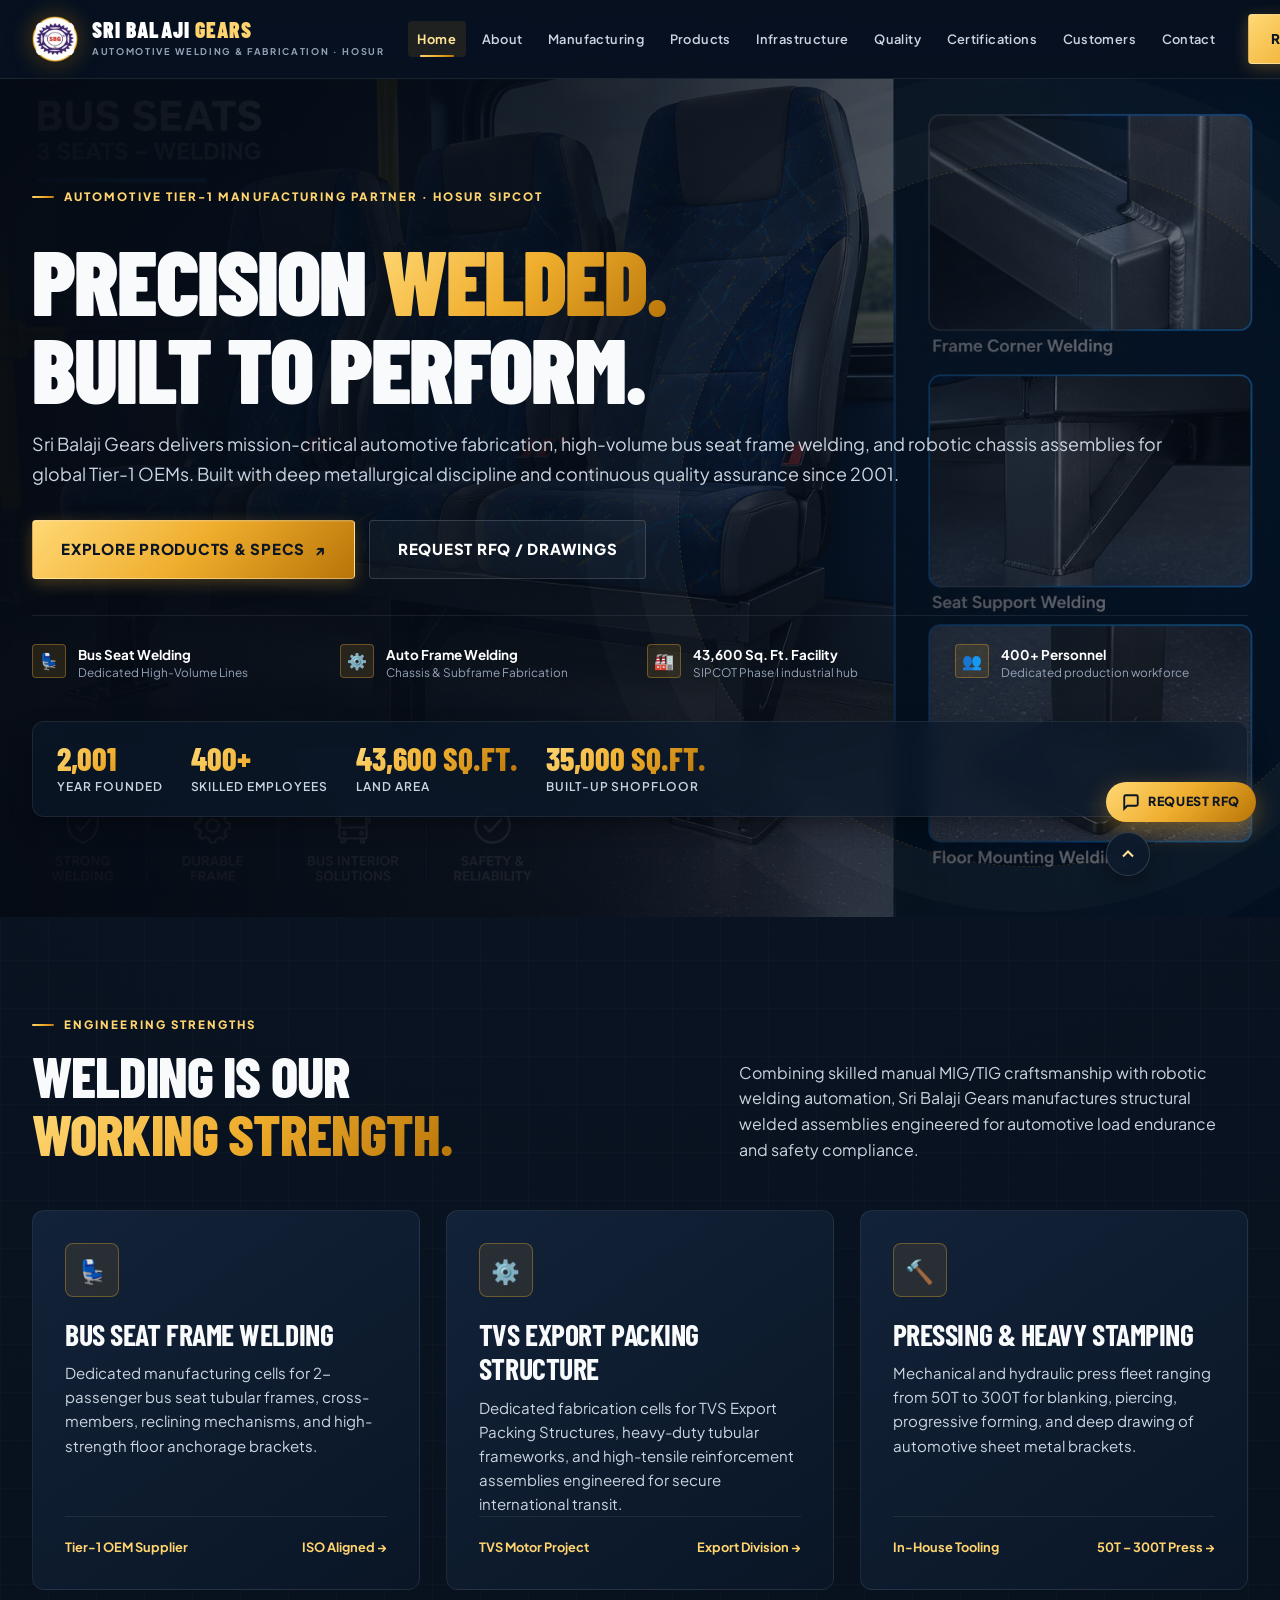
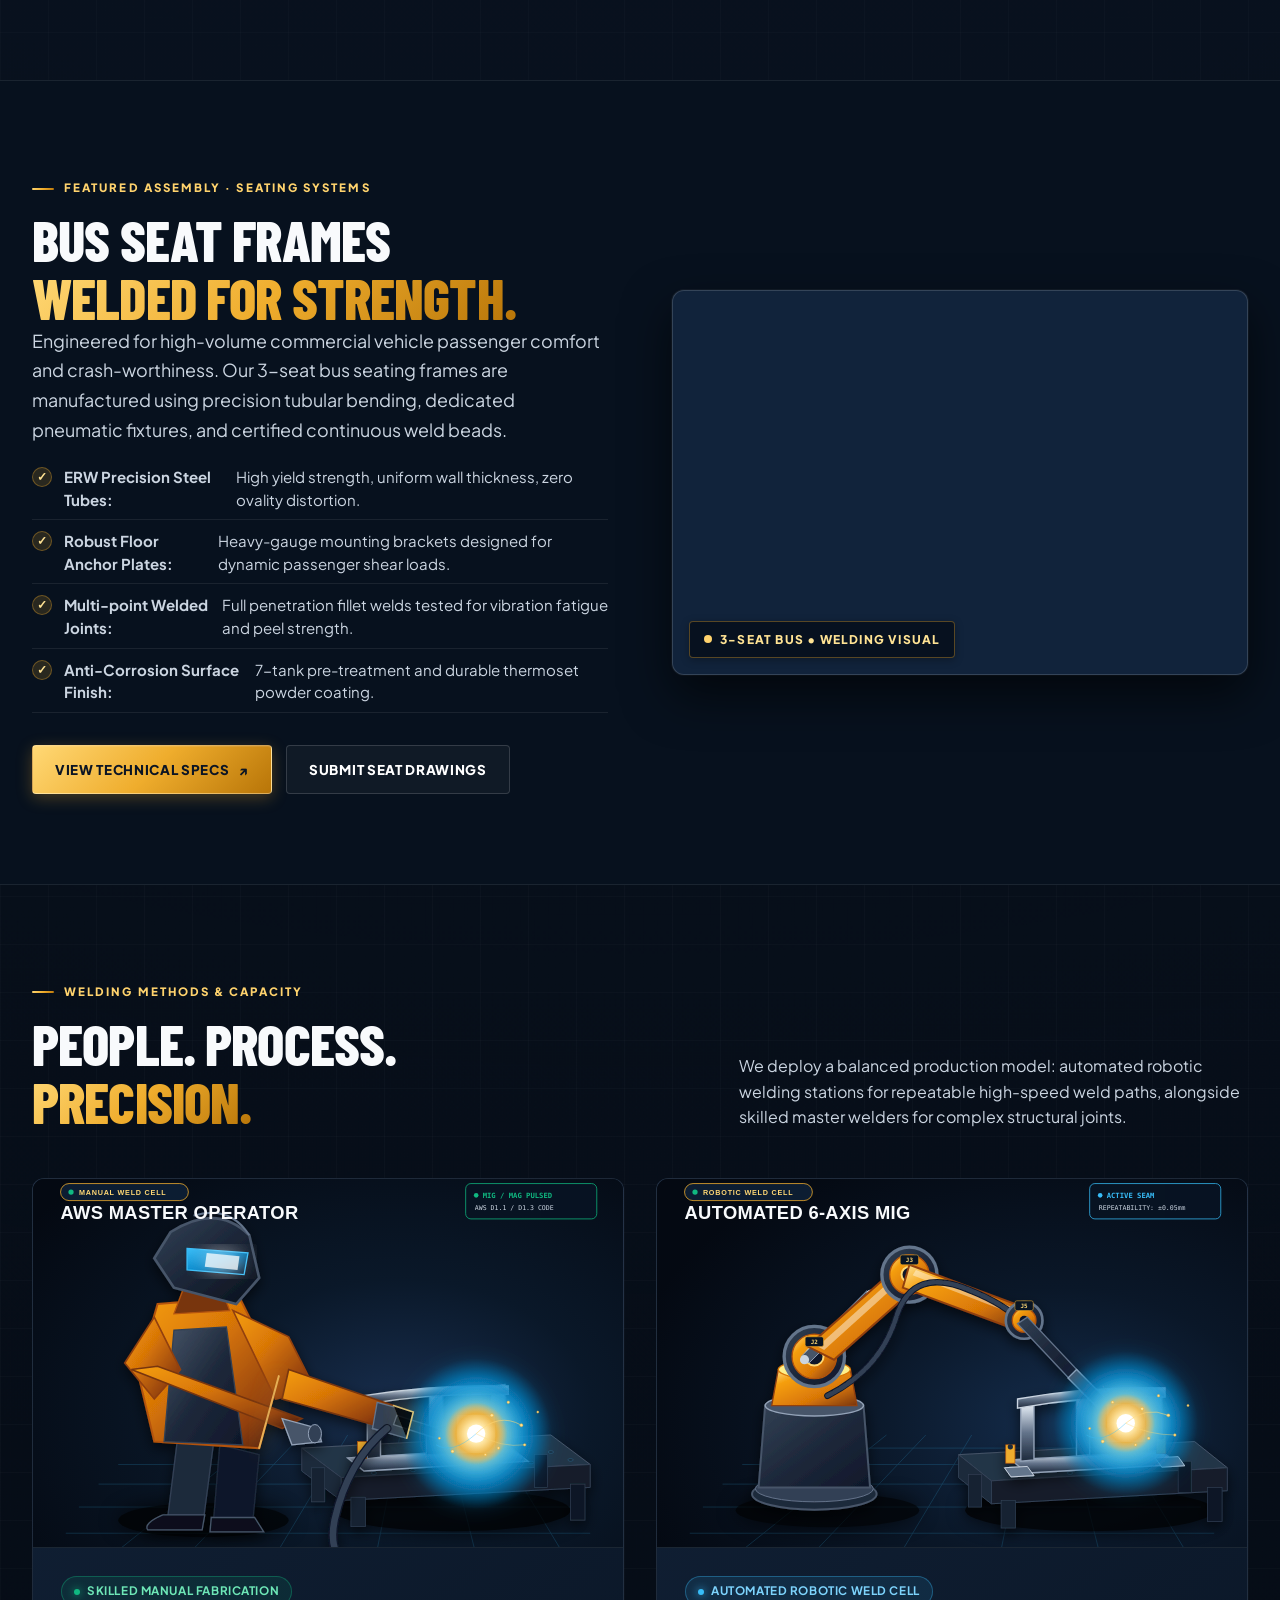
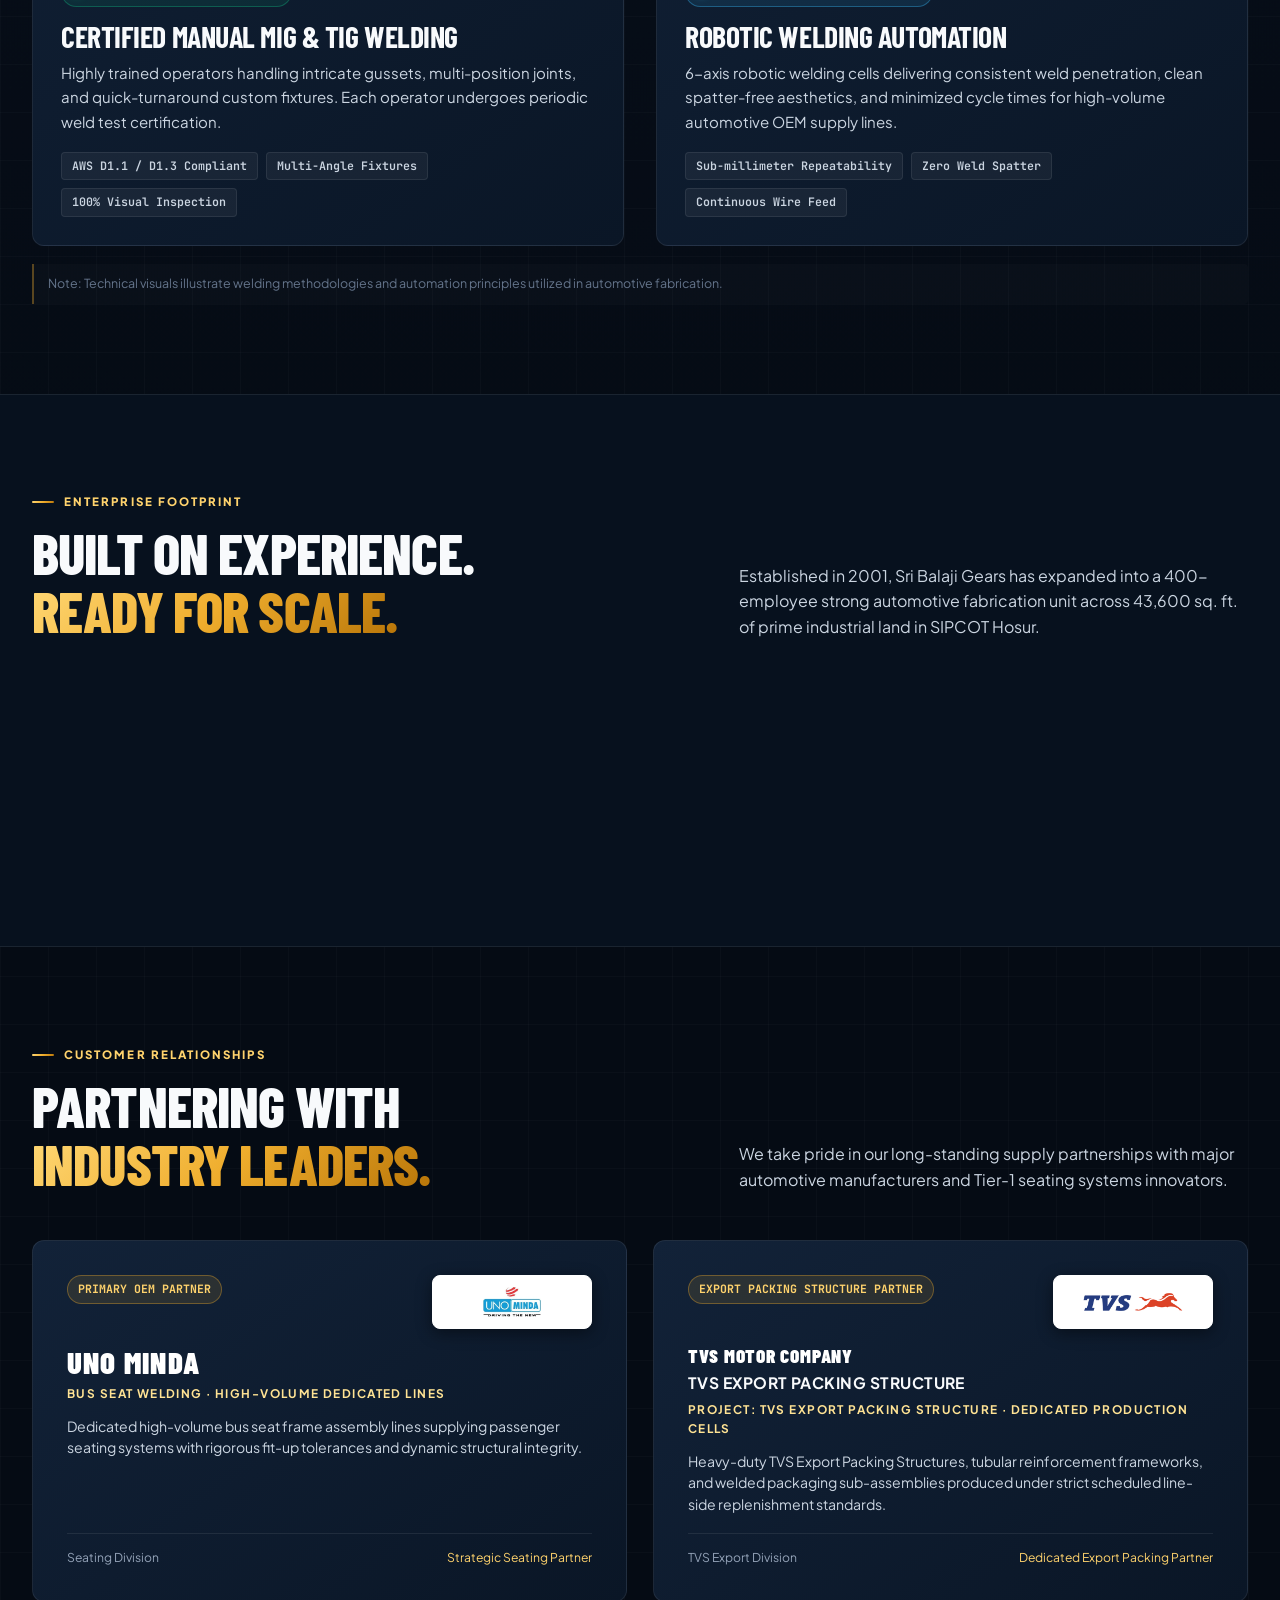
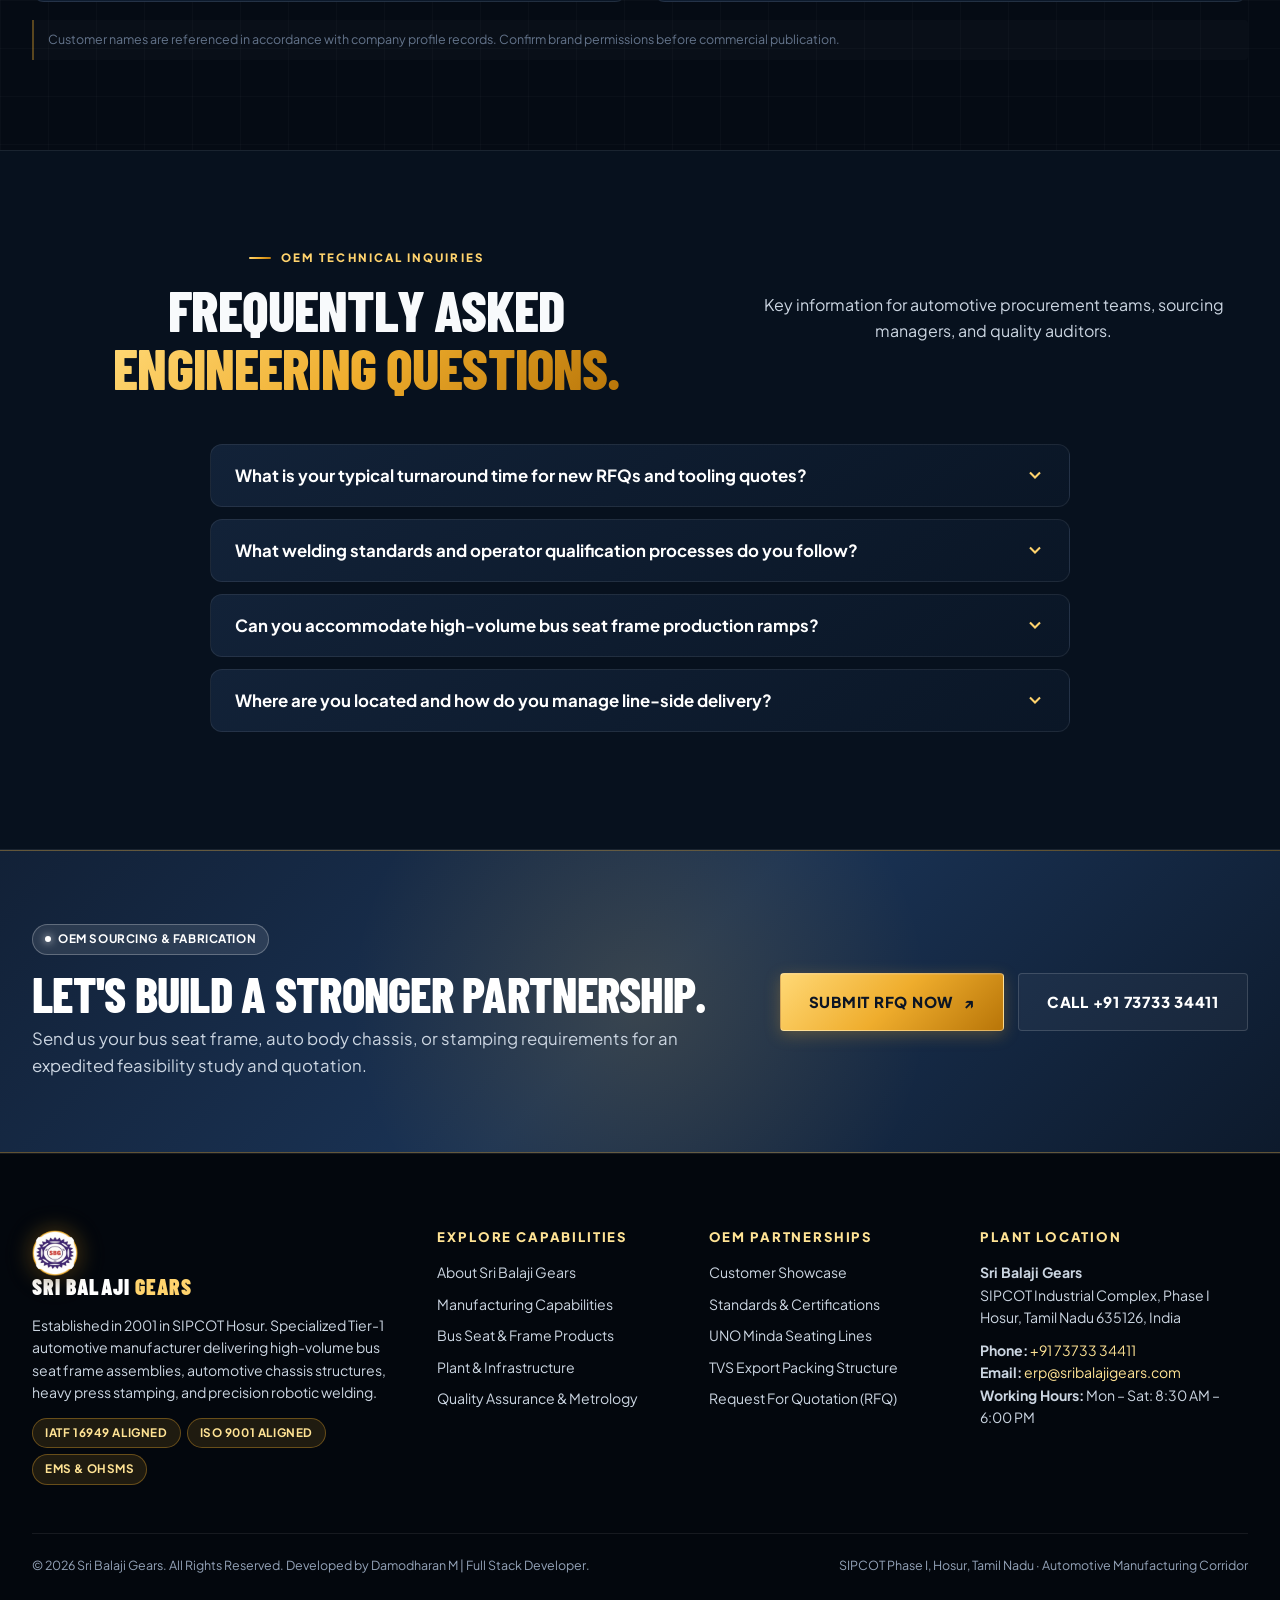
==== commit cc9f1fc0: "feat: replace old logo with official SBG logo on matching circular badge with gold trim" ====
--- a/index.html
+++ b/index.html
@@ -20,14 +20,14 @@
   <meta name="twitter:title" content="Sri Balaji Gears | Precision Automotive Welding">
   <meta name="twitter:description" content="Precision bus passenger seat frames, auto chassis welding, and press components in SIPCOT Hosur.">
   <title>Sri Balaji Gears | Precision Automotive Welding &amp; Seating Systems</title>
-    <link rel="icon" type="image/svg+xml" href="/assets/img/sbg-mark.svg">
+    <link rel="icon" type="image/svg+xml" href="/assets/img/sbg-mark.svg?v=2">
   <link rel="icon" type="image/png" sizes="48x48" href="/favicon-48x48.png">
   <link rel="icon" type="image/png" sizes="96x96" href="/favicon-96x96.png">
   <link rel="icon" type="image/png" sizes="192x192" href="/favicon-192x192.png">
   <link rel="shortcut icon" href="/favicon.ico">
   <link rel="apple-touch-icon" sizes="180x180" href="/apple-touch-icon.png">
   <link rel="manifest" href="/site.webmanifest">
-  <link rel="stylesheet" href="assets/css/style.css?v=19">
+  <link rel="stylesheet" href="assets/css/style.css?v=20">
   <!-- Structured Data: AutomotiveBusiness / Organization -->
   <script type="application/ld+json">
   {
@@ -144,7 +144,7 @@
   <header class="header">
     <div class="container nav">
       <a class="brand" href="index.html" aria-label="Sri Balaji Gears Home">
-        <img class="brand-emblem" src="assets/img/sbg-mark.svg" alt="SBG Monogram Logo" width="46" height="46">
+        <img class="brand-emblem" src="assets/img/sbg-mark.svg?v=2" alt="SBG Monogram Logo" width="46" height="46">
         <span class="brand-text-block">
           <span class="brand-title">SRI BALAJI <span>GEARS</span></span>
           <span class="brand-tagline">AUTOMOTIVE WELDING &amp; FABRICATION · HOSUR</span>
@@ -183,7 +183,7 @@
   <aside class="mobile-drawer" id="mobileDrawer" aria-label="Mobile Navigation">
     <div class="drawer-header">
       <a class="brand" href="index.html">
-        <img class="brand-emblem" src="assets/img/sbg-mark.svg" alt="SBG" width="38" height="38">
+        <img class="brand-emblem" src="assets/img/sbg-mark.svg?v=2" alt="SBG" width="38" height="38">
         <span class="brand-text-block">
           <span class="brand-title">SRI BALAJI <span>GEARS</span></span>
         </span>
@@ -624,7 +624,7 @@
       <div class="footgrid">
         <div class="footer-col">
           <a class="brand" href="index.html" style="margin-bottom: 16px;">
-            <img class="brand-emblem" src="assets/img/sbg-mark.svg" alt="SBG" width="42" height="42">
+            <img class="brand-emblem" src="assets/img/sbg-mark.svg?v=2" alt="SBG" width="42" height="42">
             <span class="brand-text-block">
               <span class="brand-title">SRI BALAJI <span>GEARS</span></span>
             </span>
--- a/assets/css/style.css
+++ b/assets/css/style.css
@@ -367,7 +367,9 @@
   width: 46px;
   height: 46px;
   flex-shrink: 0;
-  filter: drop-shadow(0 2px 8px rgba(239, 173, 45, 0.3));
+  border-radius: 50%;
+  object-fit: contain;
+  filter: drop-shadow(0 2px 10px rgba(0, 0, 0, 0.5)) drop-shadow(0 0 10px rgba(239, 173, 45, 0.35));
   transition: transform var(--transition-fast);
 }
 
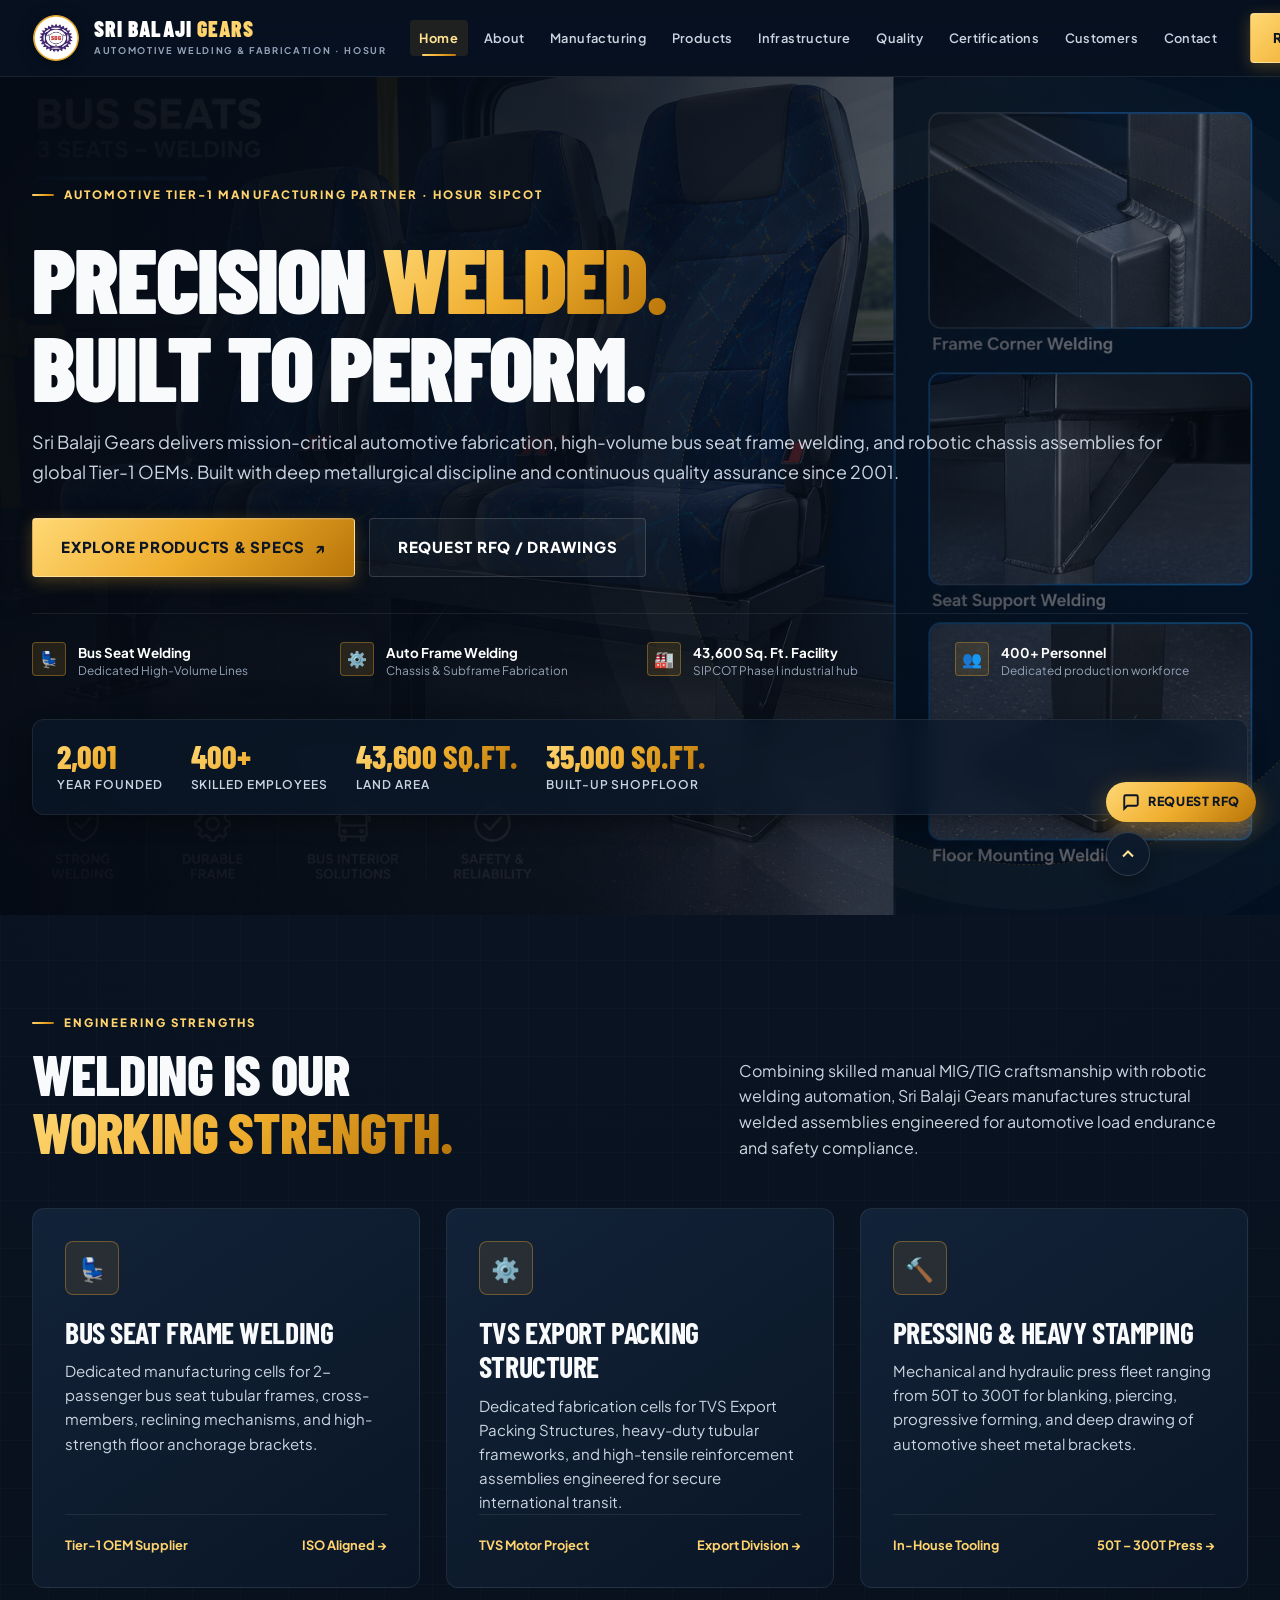
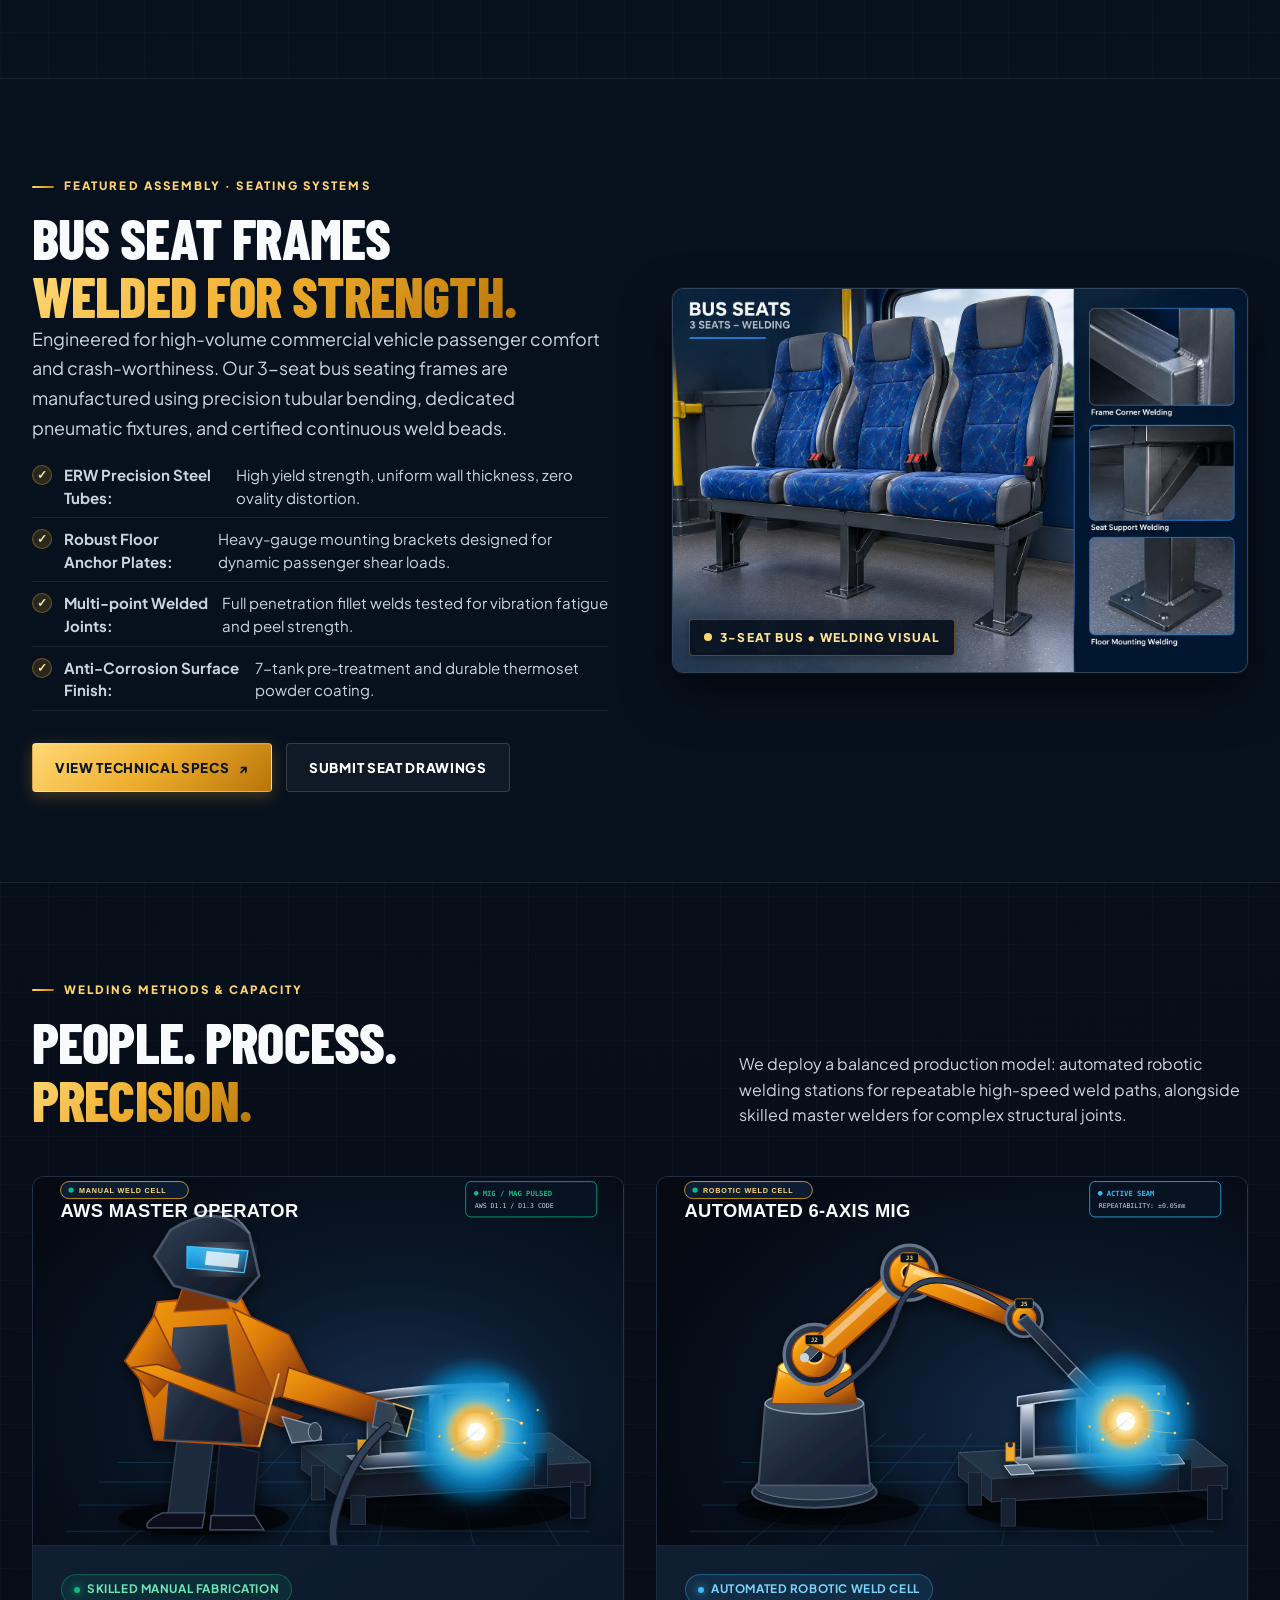
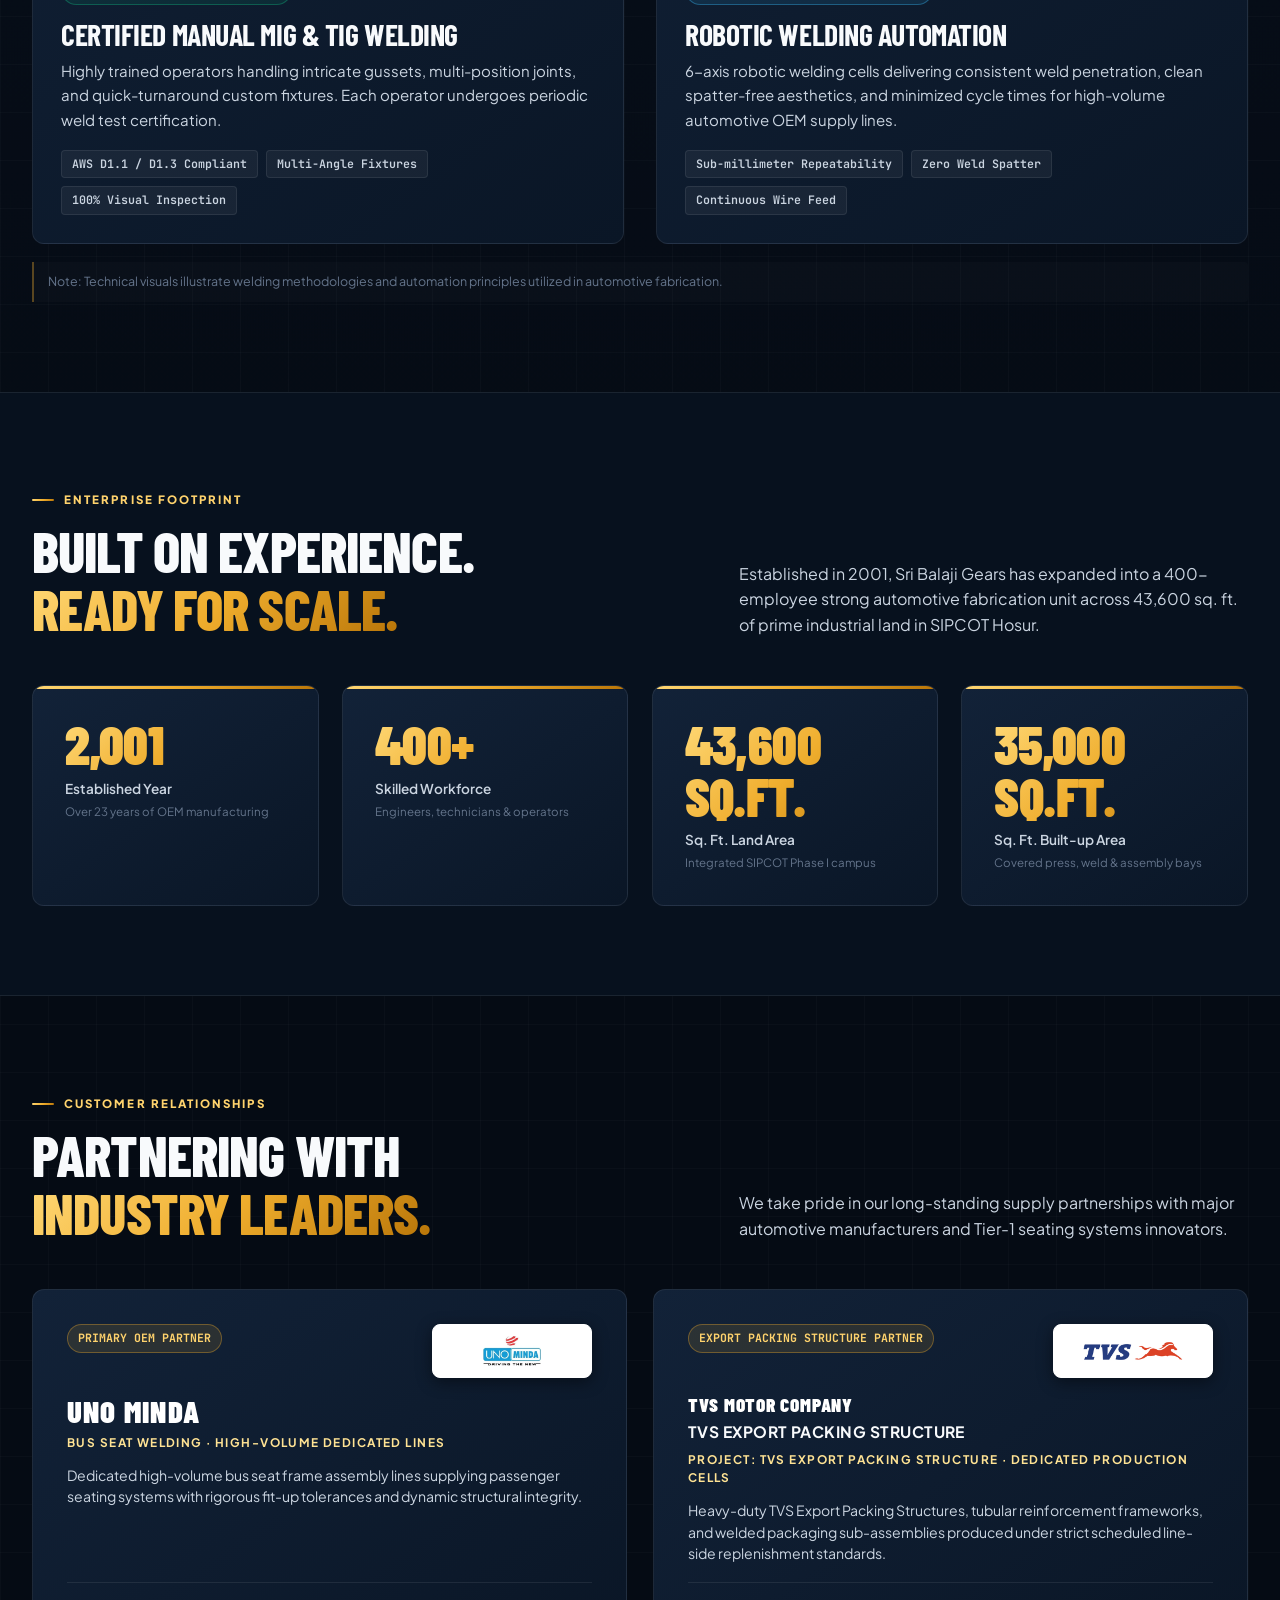
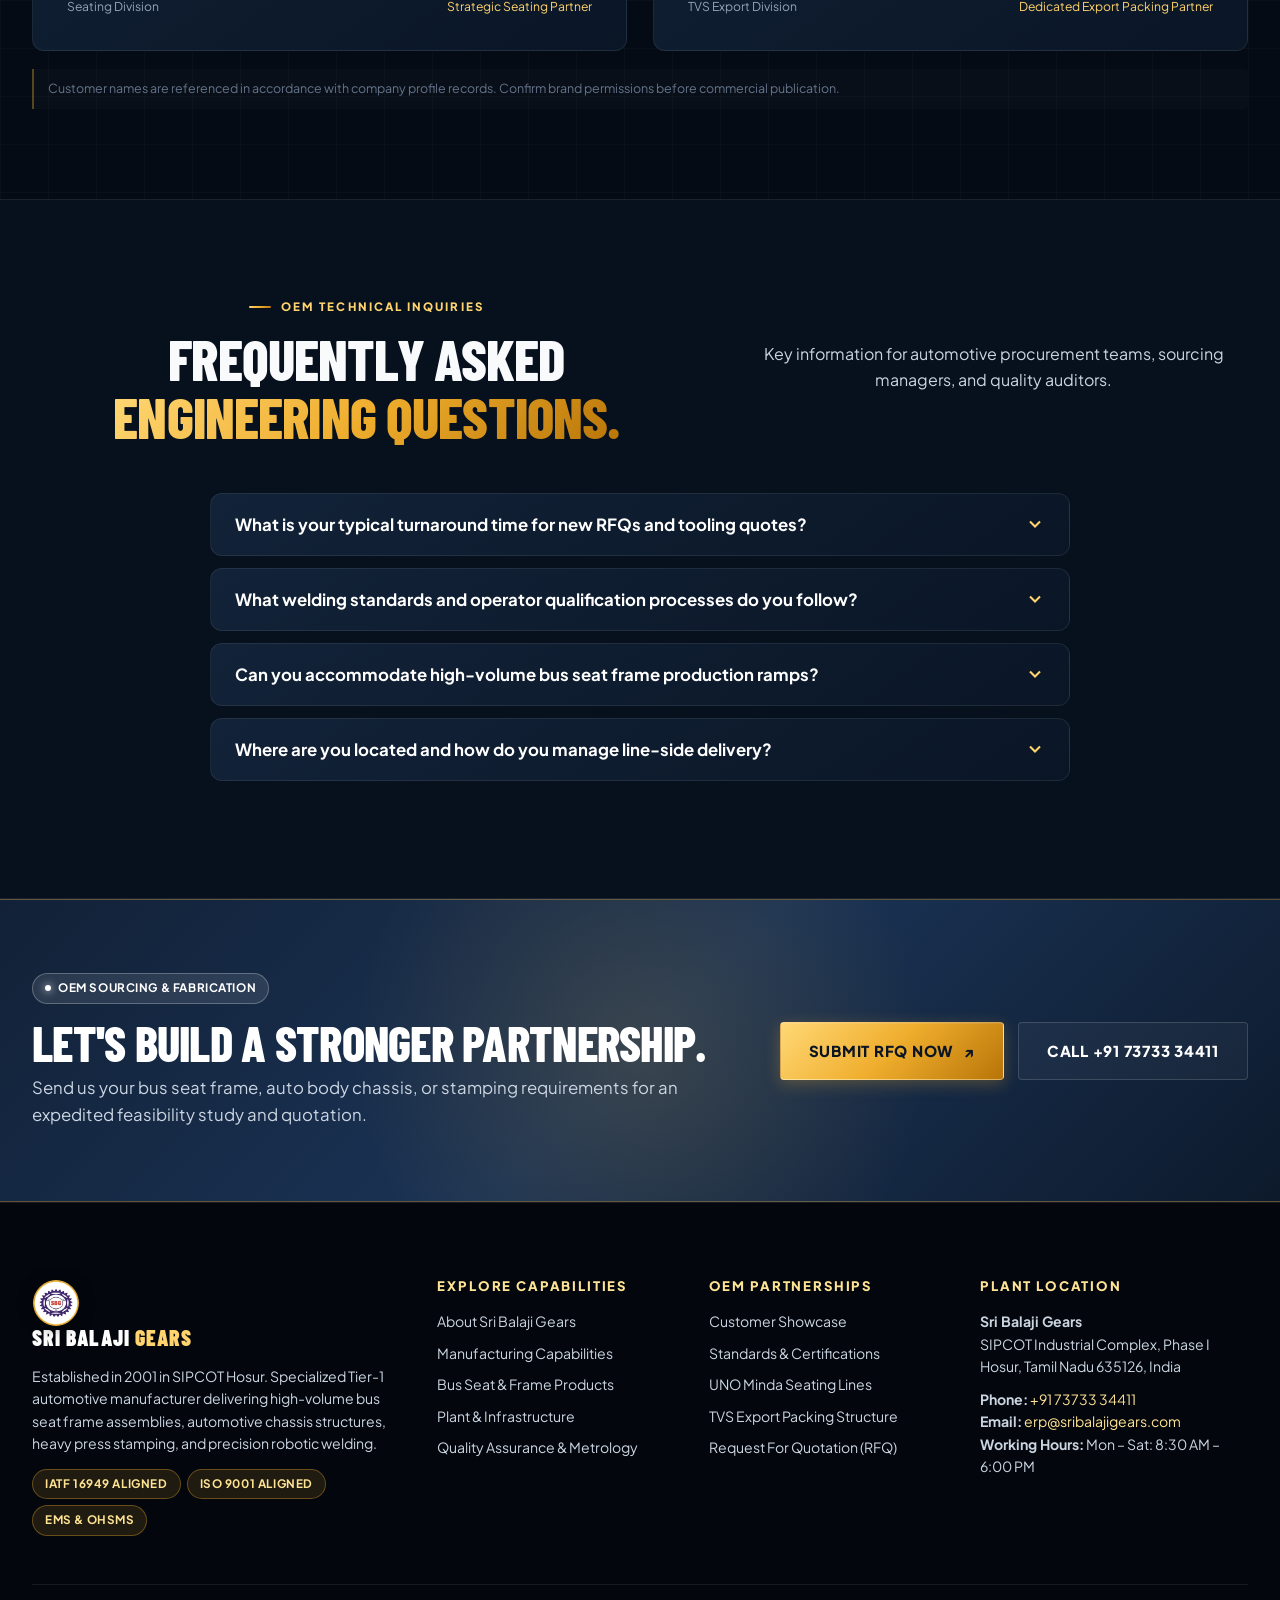
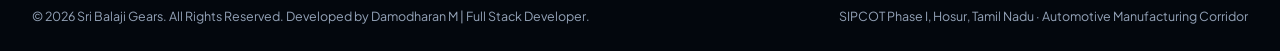
==== commit b865346b: "fix: smooth symmetrical circular logo edges, HD quality rendering, fixed stationary layout without s" ====
--- a/index.html
+++ b/index.html
@@ -20,14 +20,14 @@
   <meta name="twitter:title" content="Sri Balaji Gears | Precision Automotive Welding">
   <meta name="twitter:description" content="Precision bus passenger seat frames, auto chassis welding, and press components in SIPCOT Hosur.">
   <title>Sri Balaji Gears | Precision Automotive Welding &amp; Seating Systems</title>
-    <link rel="icon" type="image/svg+xml" href="/assets/img/sbg-mark.svg?v=2">
+    <link rel="icon" type="image/svg+xml" href="/assets/img/sbg-mark.svg?v=3">
   <link rel="icon" type="image/png" sizes="48x48" href="/favicon-48x48.png">
   <link rel="icon" type="image/png" sizes="96x96" href="/favicon-96x96.png">
   <link rel="icon" type="image/png" sizes="192x192" href="/favicon-192x192.png">
   <link rel="shortcut icon" href="/favicon.ico">
   <link rel="apple-touch-icon" sizes="180x180" href="/apple-touch-icon.png">
   <link rel="manifest" href="/site.webmanifest">
-  <link rel="stylesheet" href="assets/css/style.css?v=20">
+  <link rel="stylesheet" href="assets/css/style.css?v=21">
   <!-- Structured Data: AutomotiveBusiness / Organization -->
   <script type="application/ld+json">
   {
@@ -144,7 +144,7 @@
   <header class="header">
     <div class="container nav">
       <a class="brand" href="index.html" aria-label="Sri Balaji Gears Home">
-        <img class="brand-emblem" src="assets/img/sbg-mark.svg?v=2" alt="SBG Monogram Logo" width="46" height="46">
+        <img class="brand-emblem" src="assets/img/sbg-mark.svg?v=3" alt="SBG Monogram Logo" width="46" height="46">
         <span class="brand-text-block">
           <span class="brand-title">SRI BALAJI <span>GEARS</span></span>
           <span class="brand-tagline">AUTOMOTIVE WELDING &amp; FABRICATION · HOSUR</span>
@@ -183,7 +183,7 @@
   <aside class="mobile-drawer" id="mobileDrawer" aria-label="Mobile Navigation">
     <div class="drawer-header">
       <a class="brand" href="index.html">
-        <img class="brand-emblem" src="assets/img/sbg-mark.svg?v=2" alt="SBG" width="38" height="38">
+        <img class="brand-emblem" src="assets/img/sbg-mark.svg?v=3" alt="SBG" width="38" height="38">
         <span class="brand-text-block">
           <span class="brand-title">SRI BALAJI <span>GEARS</span></span>
         </span>
@@ -624,7 +624,7 @@
       <div class="footgrid">
         <div class="footer-col">
           <a class="brand" href="index.html" style="margin-bottom: 16px;">
-            <img class="brand-emblem" src="assets/img/sbg-mark.svg?v=2" alt="SBG" width="42" height="42">
+            <img class="brand-emblem" src="assets/img/sbg-mark.svg?v=3" alt="SBG" width="42" height="42">
             <span class="brand-text-block">
               <span class="brand-title">SRI BALAJI <span>GEARS</span></span>
             </span>
--- a/assets/css/style.css
+++ b/assets/css/style.css
@@ -341,17 +341,16 @@
 }
 
 .nav {
-  height: 78px;
+  height: 76px;
   display: flex;
   align-items: center;
   justify-content: space-between;
   gap: clamp(14px, 1.8vw, 32px);
   width: 100%;
-  transition: height var(--transition-base);
 }
 
 .header.scrolled .nav {
-  height: 68px;
+  height: 76px;
 }
 
 /* Brand Identity */
@@ -360,21 +359,34 @@
   align-items: center;
   gap: 14px;
   flex-shrink: 0;
+  cursor: pointer;
+  text-decoration: none;
+  position: relative;
+  z-index: 10;
   outline: none;
 }
 
 .brand-emblem {
-  width: 46px;
-  height: 46px;
+  width: 48px;
+  height: 48px;
   flex-shrink: 0;
   border-radius: 50%;
   object-fit: contain;
-  filter: drop-shadow(0 2px 10px rgba(0, 0, 0, 0.5)) drop-shadow(0 0 10px rgba(239, 173, 45, 0.35));
-  transition: transform var(--transition-fast);
+  display: block;
+  user-select: none;
+  -webkit-user-drag: none;
+  pointer-events: auto;
+  filter: drop-shadow(0 2px 8px rgba(0, 0, 0, 0.45));
+  /* Fixed Stationary Logo: Strictly No floating, rotating, bouncing, or moving animations */
+  transform: none !important;
+  transition: none !important;
+  animation: none !important;
 }
 
 .brand:hover .brand-emblem {
-  transform: rotate(18deg) scale(1.05);
+  transform: none !important;
+  transition: none !important;
+  animation: none !important;
 }
 
 .brand-text-block {
@@ -2466,14 +2478,16 @@
     display: none;
   }
   .nav {
-    height: 70px;
+    height: 68px;
   }
   .header.scrolled .nav {
-    height: 64px;
+    height: 68px;
   }
   .brand-emblem {
-    width: 38px;
-    height: 38px;
+    width: 40px;
+    height: 40px;
+    transform: none !important;
+    transition: none !important;
   }
   .brand-title {
     font-size: 1.15rem;
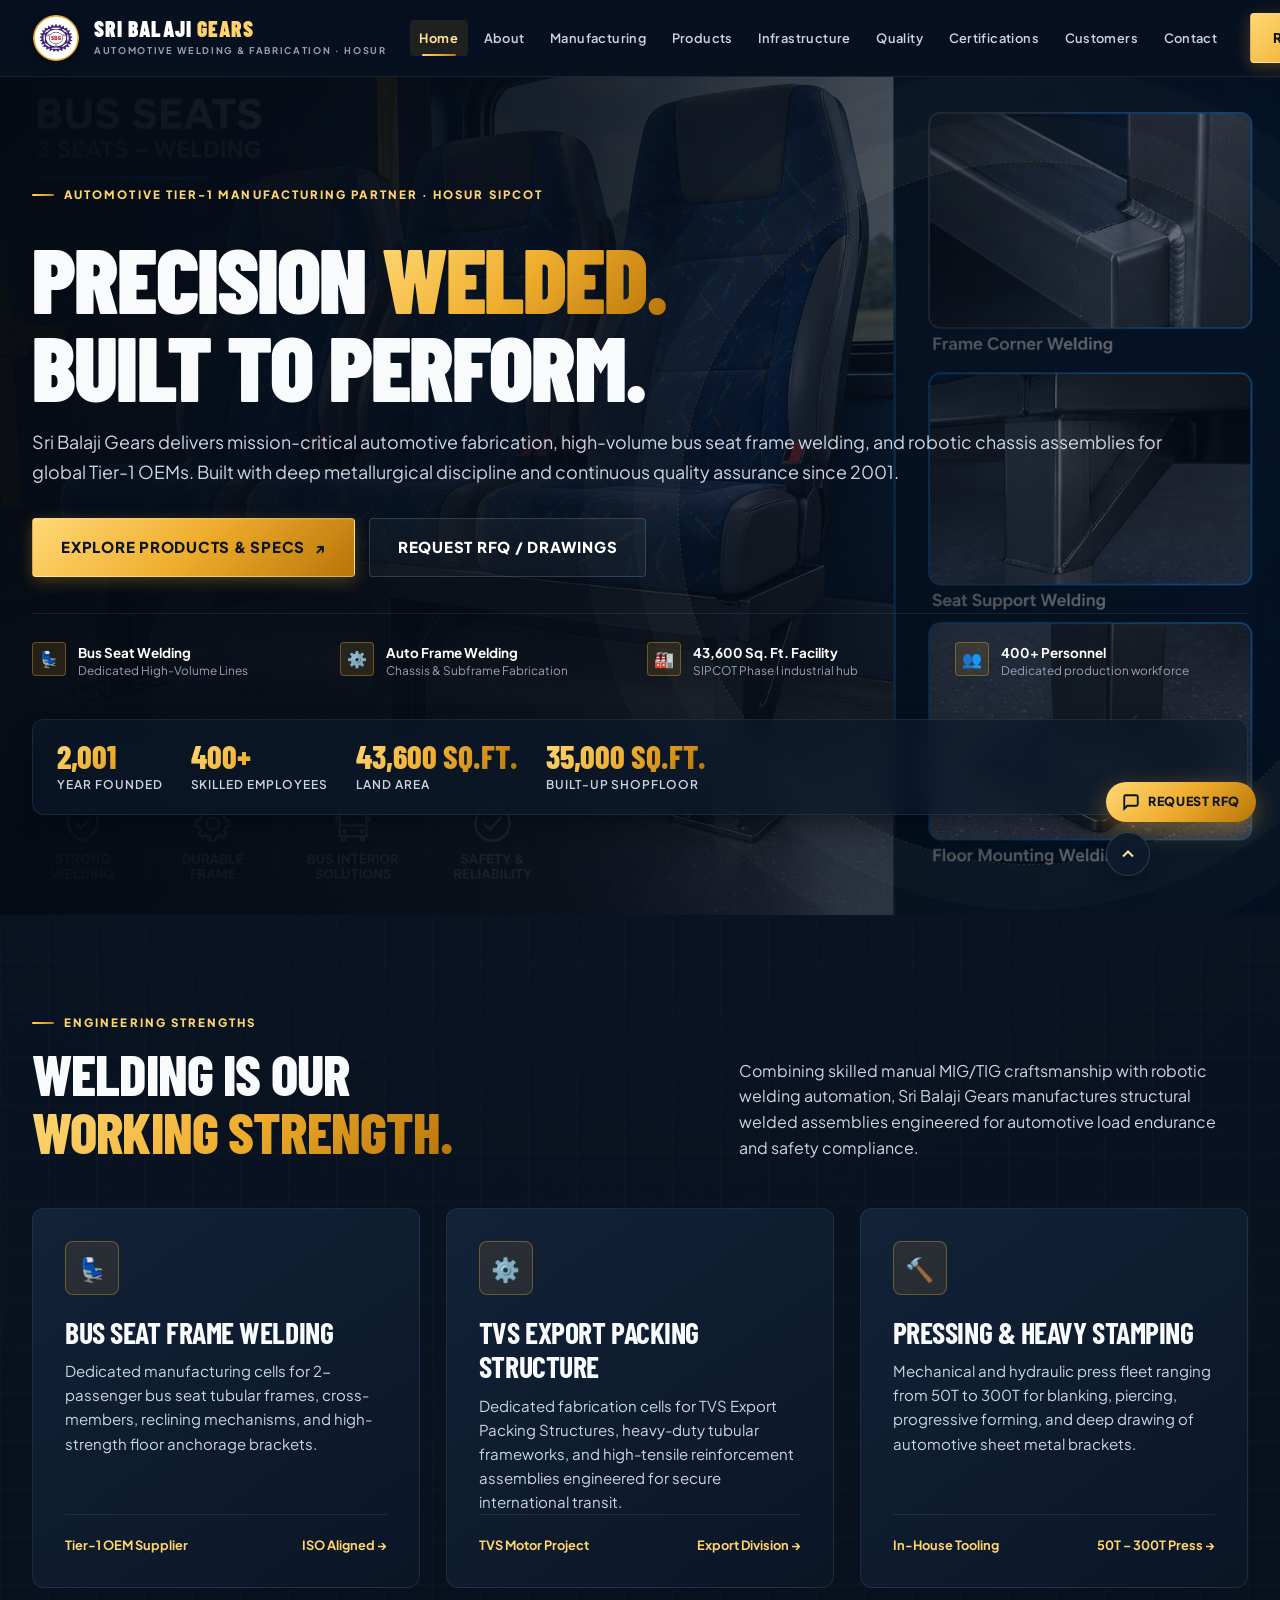
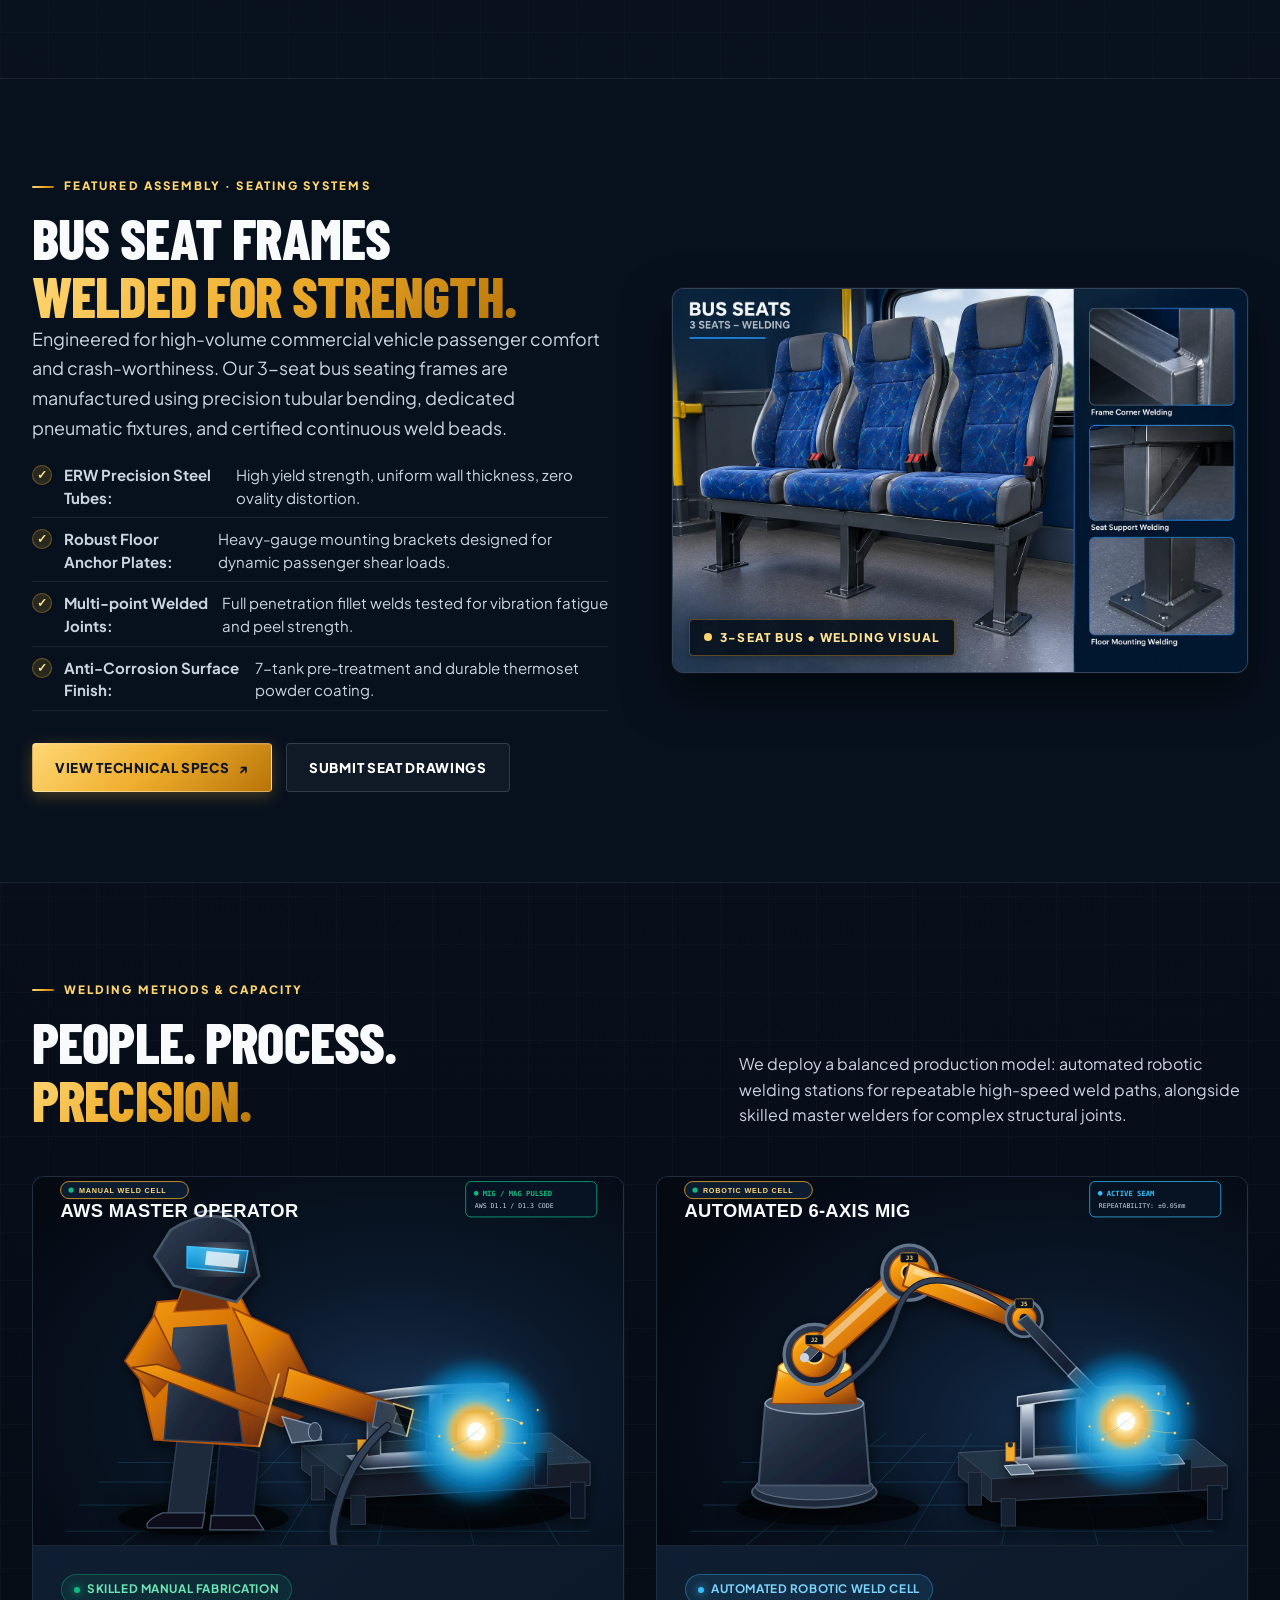
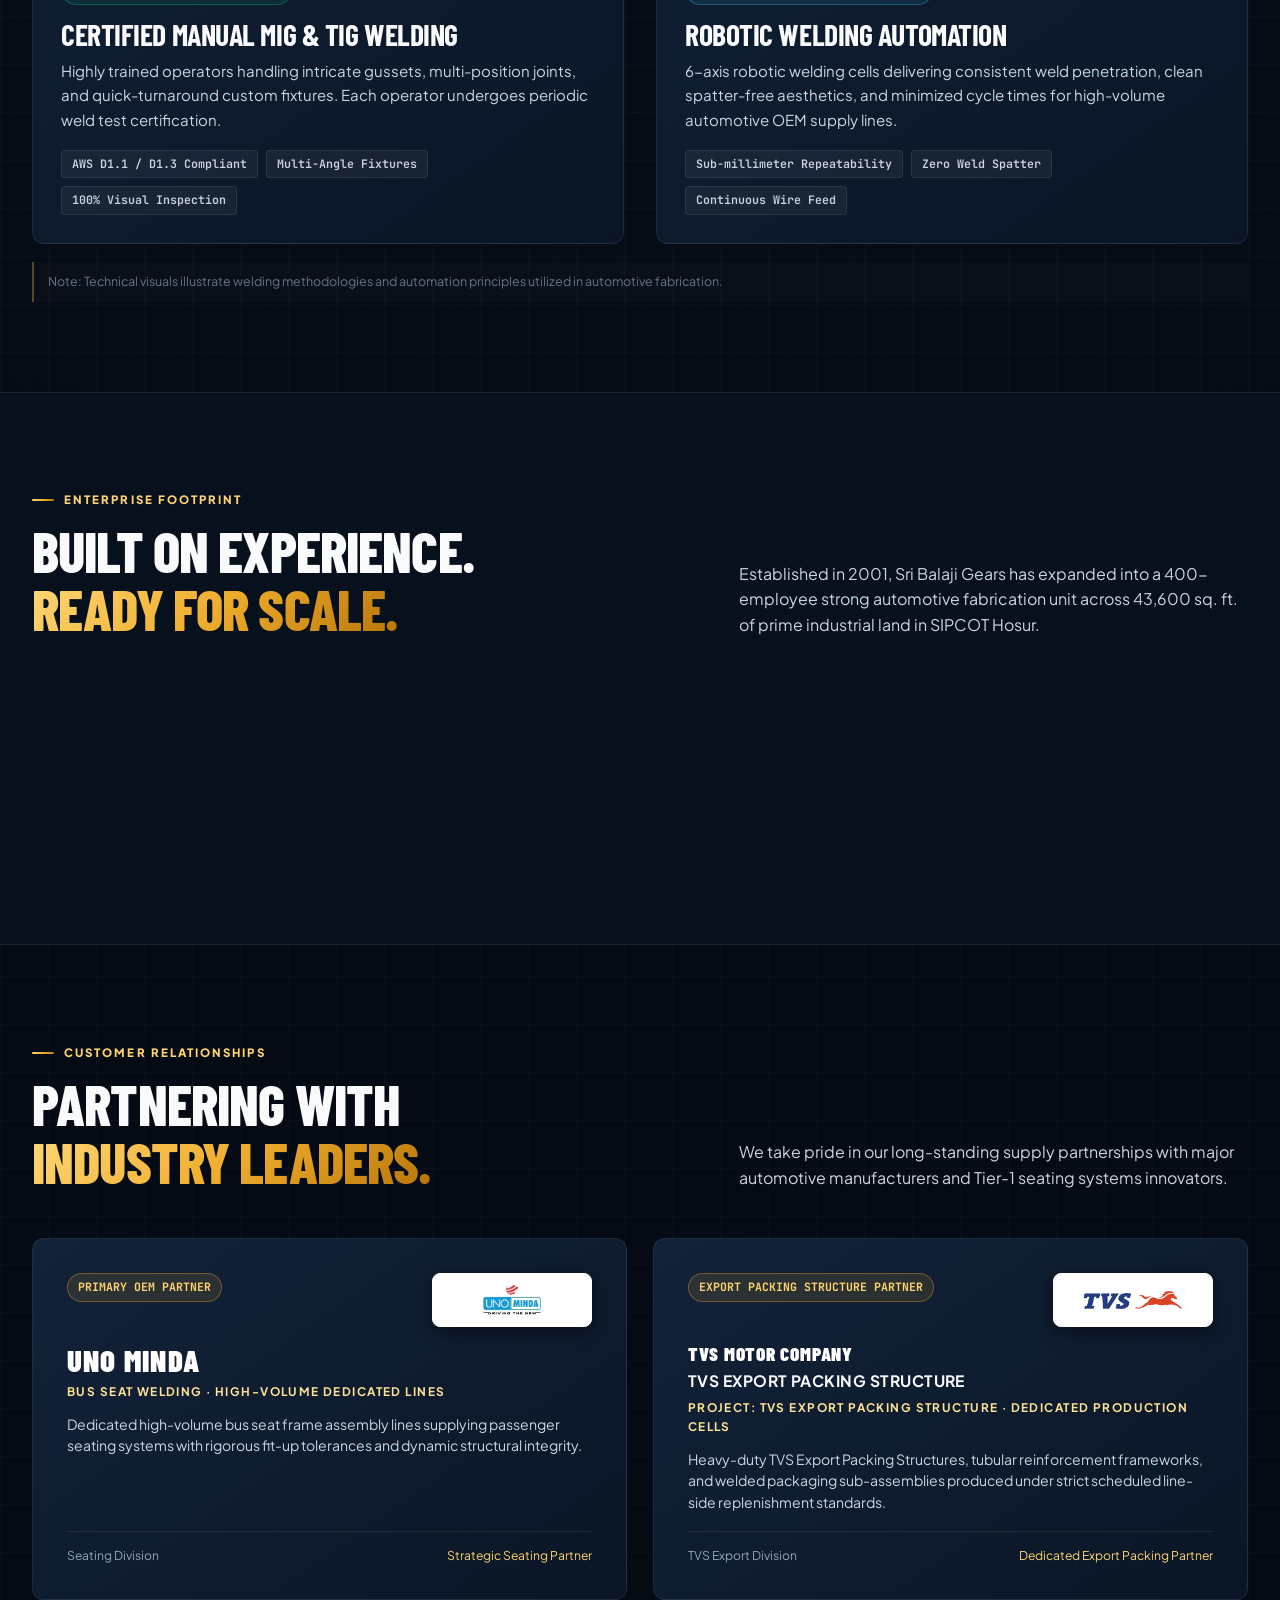
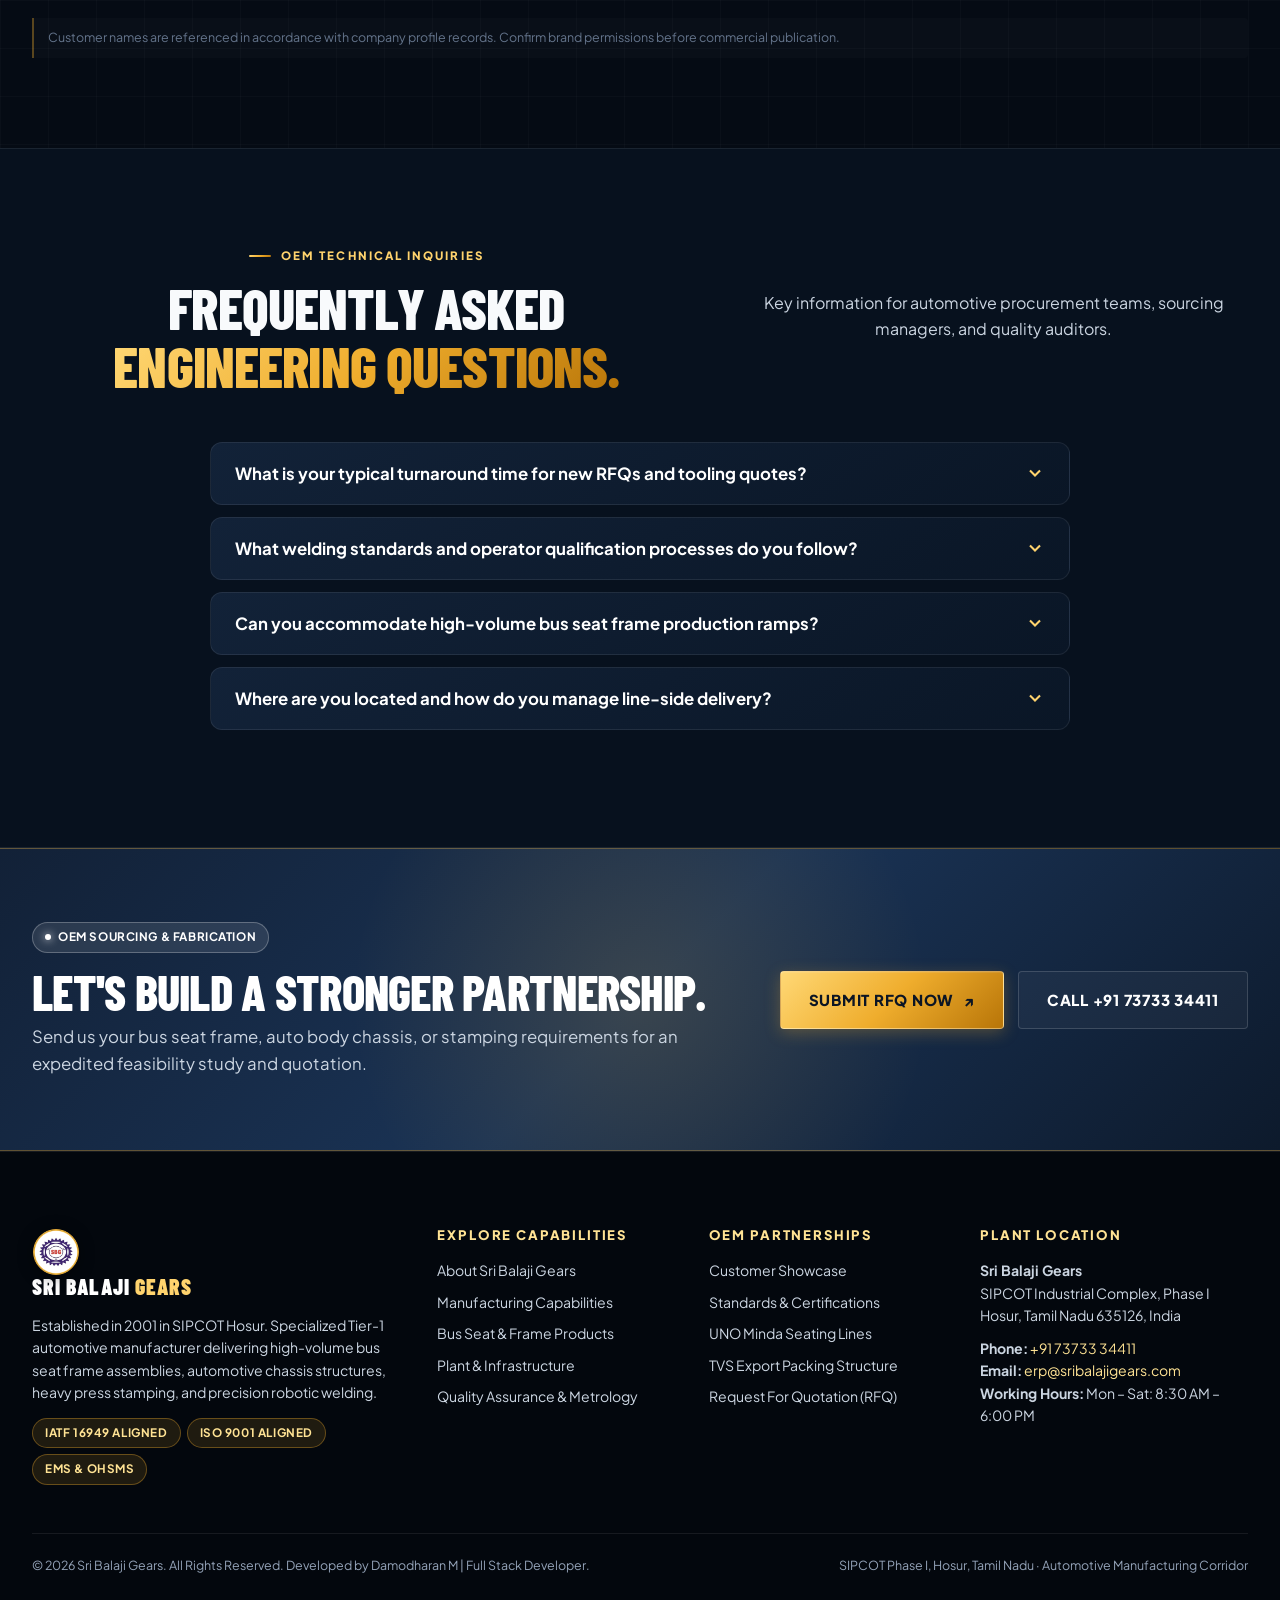
==== commit 2e2c6273: "feat: update browser tab favicon and multi-resolution icons to official SBG logo with cache-busting " ====
--- a/index.html
+++ b/index.html
@@ -20,13 +20,15 @@
   <meta name="twitter:title" content="Sri Balaji Gears | Precision Automotive Welding">
   <meta name="twitter:description" content="Precision bus passenger seat frames, auto chassis welding, and press components in SIPCOT Hosur.">
   <title>Sri Balaji Gears | Precision Automotive Welding &amp; Seating Systems</title>
-    <link rel="icon" type="image/svg+xml" href="/assets/img/sbg-mark.svg?v=3">
-  <link rel="icon" type="image/png" sizes="48x48" href="/favicon-48x48.png">
-  <link rel="icon" type="image/png" sizes="96x96" href="/favicon-96x96.png">
-  <link rel="icon" type="image/png" sizes="192x192" href="/favicon-192x192.png">
-  <link rel="shortcut icon" href="/favicon.ico">
-  <link rel="apple-touch-icon" sizes="180x180" href="/apple-touch-icon.png">
-  <link rel="manifest" href="/site.webmanifest">
+    <link rel="icon" type="image/svg+xml" href="/assets/img/sbg-mark.svg?v=4">
+  <link rel="icon" type="image/png" sizes="16x16" href="/favicon-16x16.png?v=4">
+  <link rel="icon" type="image/png" sizes="32x32" href="/favicon-32x32.png?v=4">
+  <link rel="icon" type="image/png" sizes="48x48" href="/favicon-48x48.png?v=4">
+  <link rel="icon" type="image/png" sizes="96x96" href="/favicon-96x96.png?v=4">
+  <link rel="icon" type="image/png" sizes="192x192" href="/favicon-192x192.png?v=4">
+  <link rel="shortcut icon" href="/favicon.ico?v=4">
+  <link rel="apple-touch-icon" sizes="180x180" href="/apple-touch-icon.png?v=4">
+  <link rel="manifest" href="/site.webmanifest?v=4">
   <link rel="stylesheet" href="assets/css/style.css?v=21">
   <!-- Structured Data: AutomotiveBusiness / Organization -->
   <script type="application/ld+json">
@@ -144,7 +146,7 @@
   <header class="header">
     <div class="container nav">
       <a class="brand" href="index.html" aria-label="Sri Balaji Gears Home">
-        <img class="brand-emblem" src="assets/img/sbg-mark.svg?v=3" alt="SBG Monogram Logo" width="46" height="46">
+        <img class="brand-emblem" src="assets/img/sbg-mark.svg?v=4" alt="SBG Monogram Logo" width="46" height="46">
         <span class="brand-text-block">
           <span class="brand-title">SRI BALAJI <span>GEARS</span></span>
           <span class="brand-tagline">AUTOMOTIVE WELDING &amp; FABRICATION · HOSUR</span>
@@ -183,7 +185,7 @@
   <aside class="mobile-drawer" id="mobileDrawer" aria-label="Mobile Navigation">
     <div class="drawer-header">
       <a class="brand" href="index.html">
-        <img class="brand-emblem" src="assets/img/sbg-mark.svg?v=3" alt="SBG" width="38" height="38">
+        <img class="brand-emblem" src="assets/img/sbg-mark.svg?v=4" alt="SBG" width="38" height="38">
         <span class="brand-text-block">
           <span class="brand-title">SRI BALAJI <span>GEARS</span></span>
         </span>
@@ -624,7 +626,7 @@
       <div class="footgrid">
         <div class="footer-col">
           <a class="brand" href="index.html" style="margin-bottom: 16px;">
-            <img class="brand-emblem" src="assets/img/sbg-mark.svg?v=3" alt="SBG" width="42" height="42">
+            <img class="brand-emblem" src="assets/img/sbg-mark.svg?v=4" alt="SBG" width="42" height="42">
             <span class="brand-text-block">
               <span class="brand-title">SRI BALAJI <span>GEARS</span></span>
             </span>
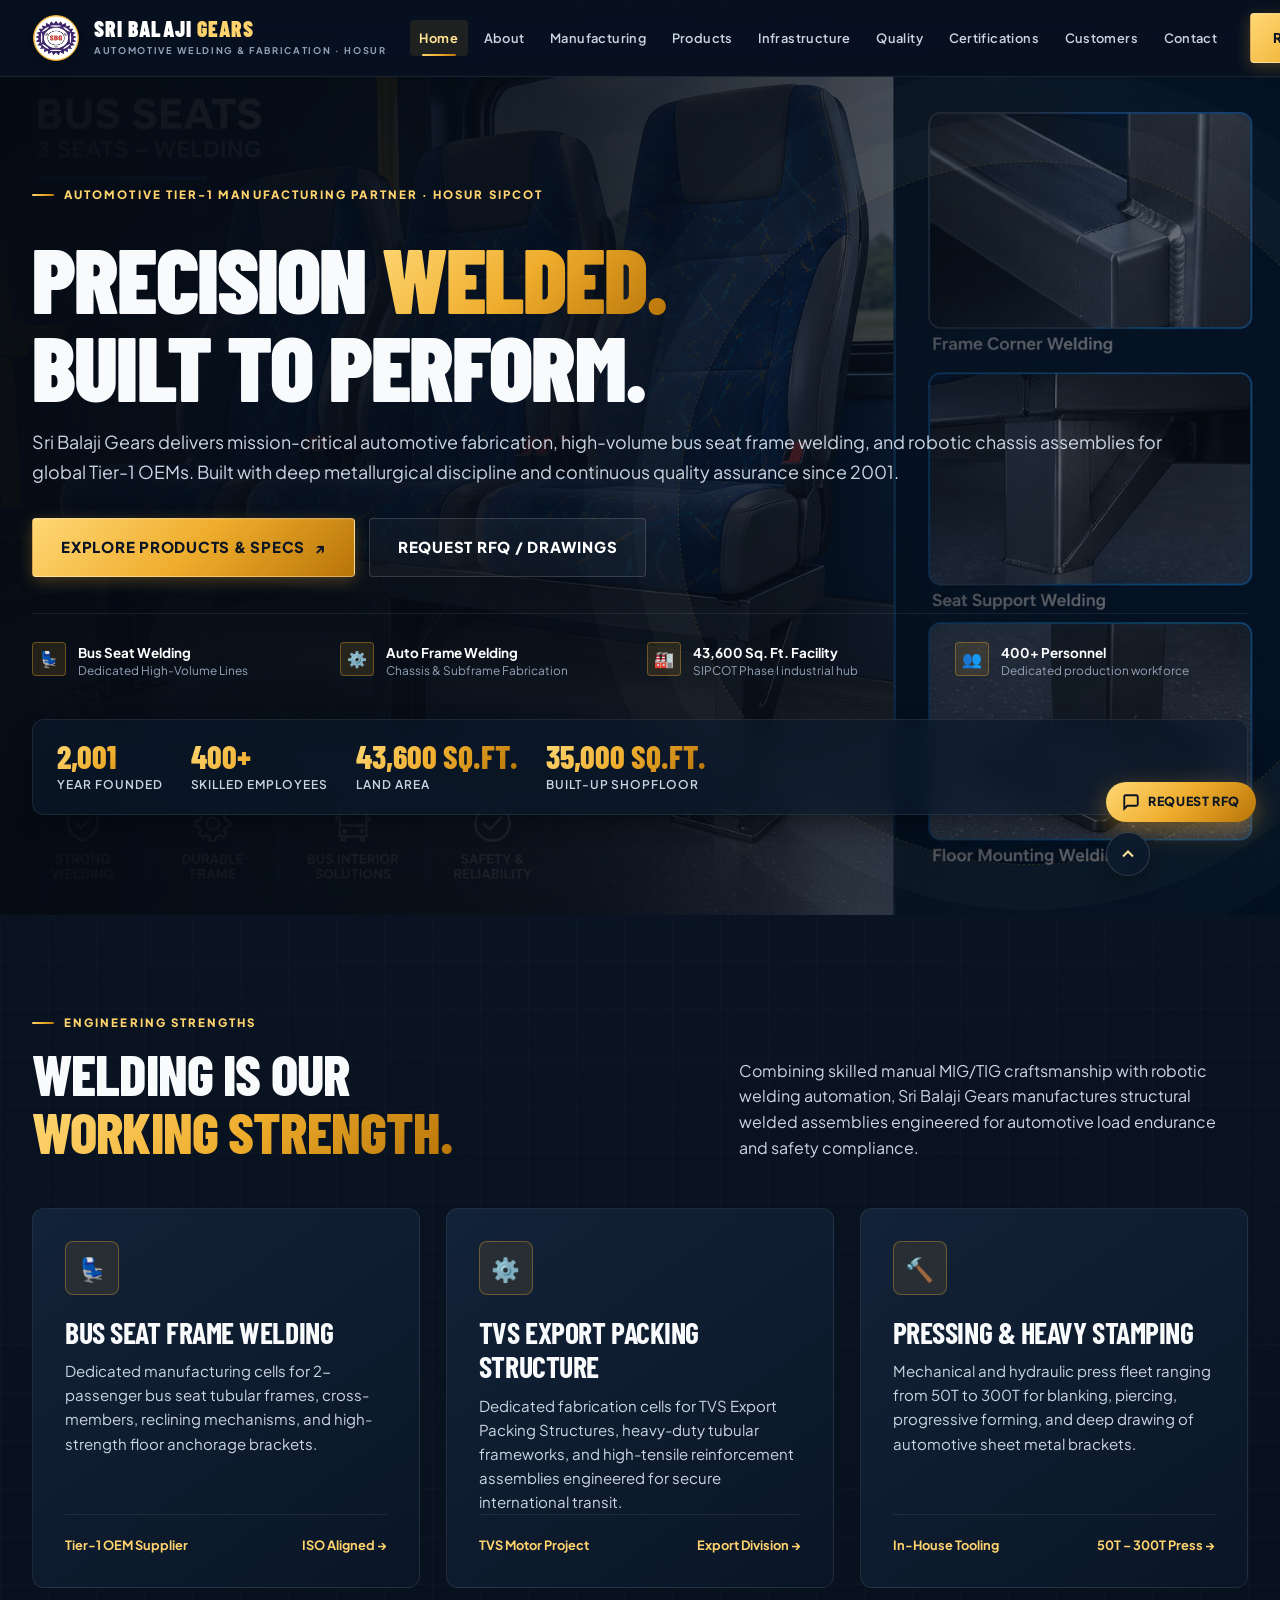
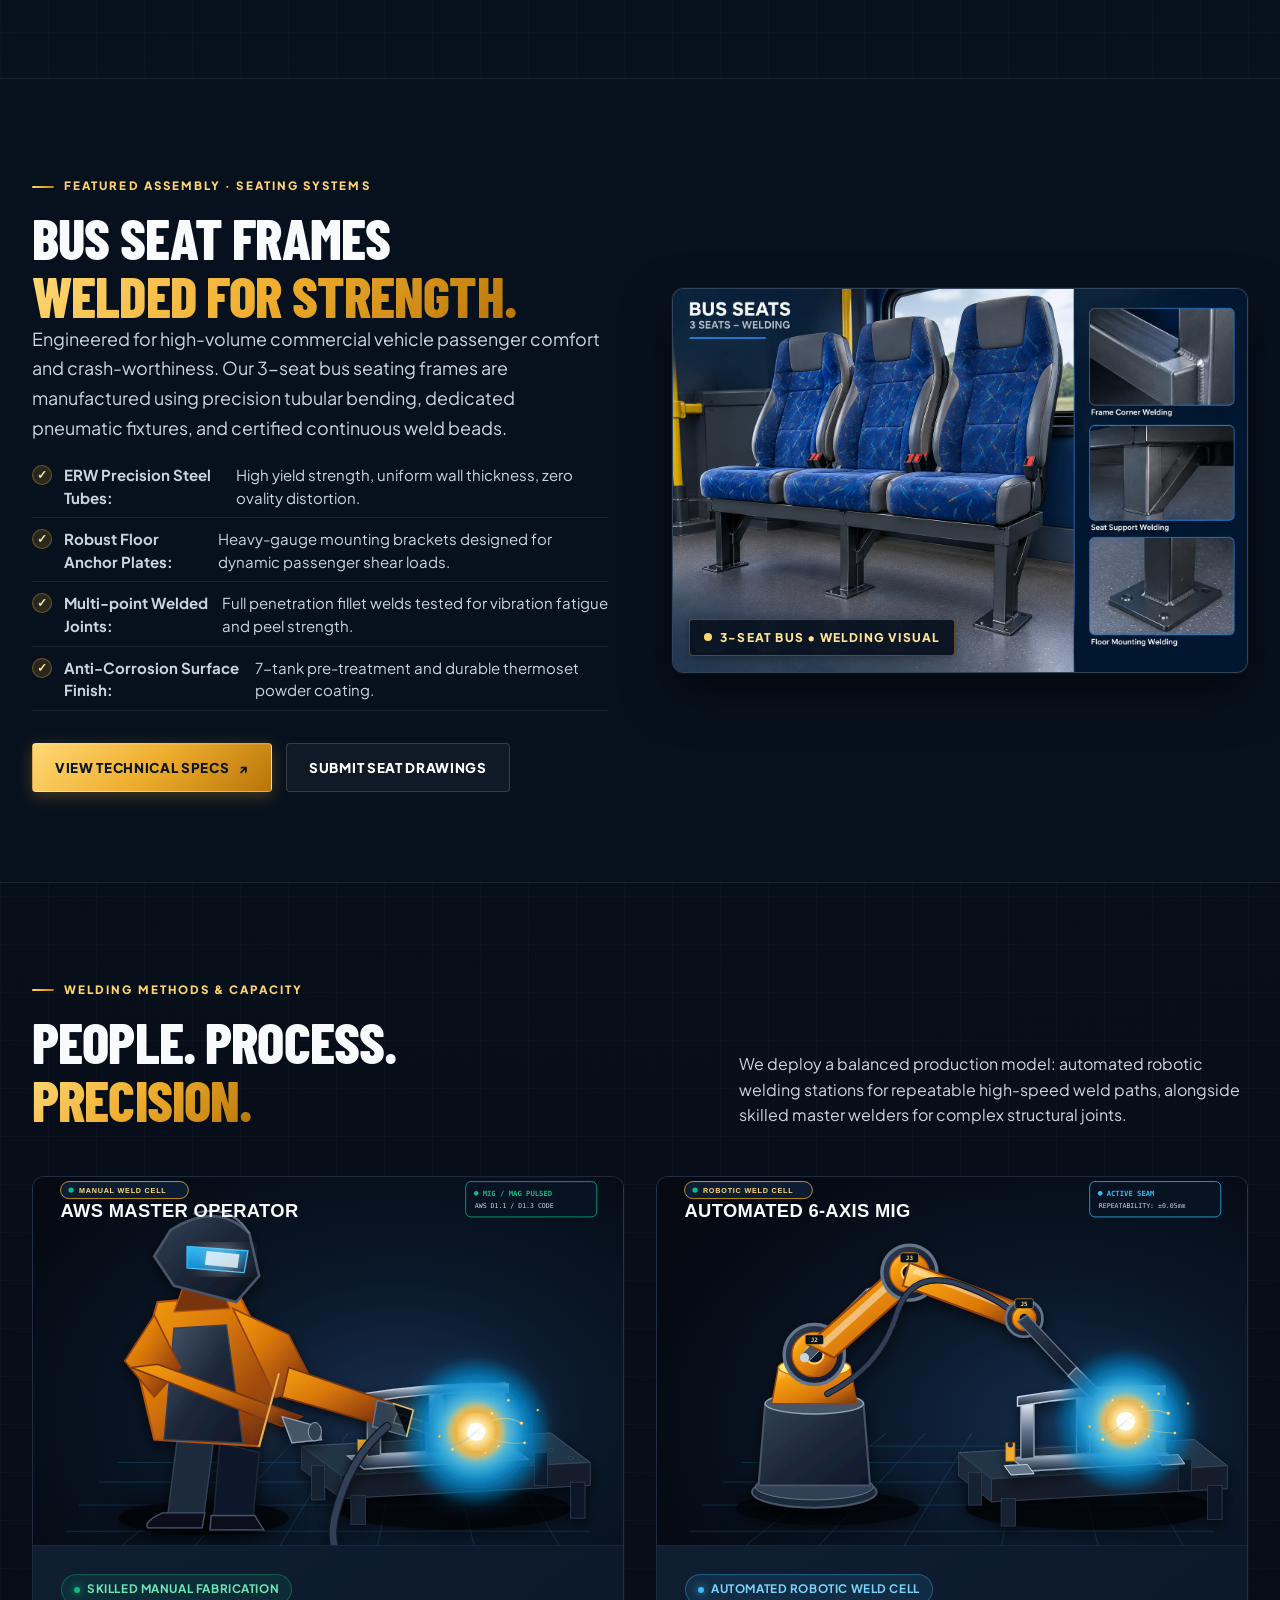
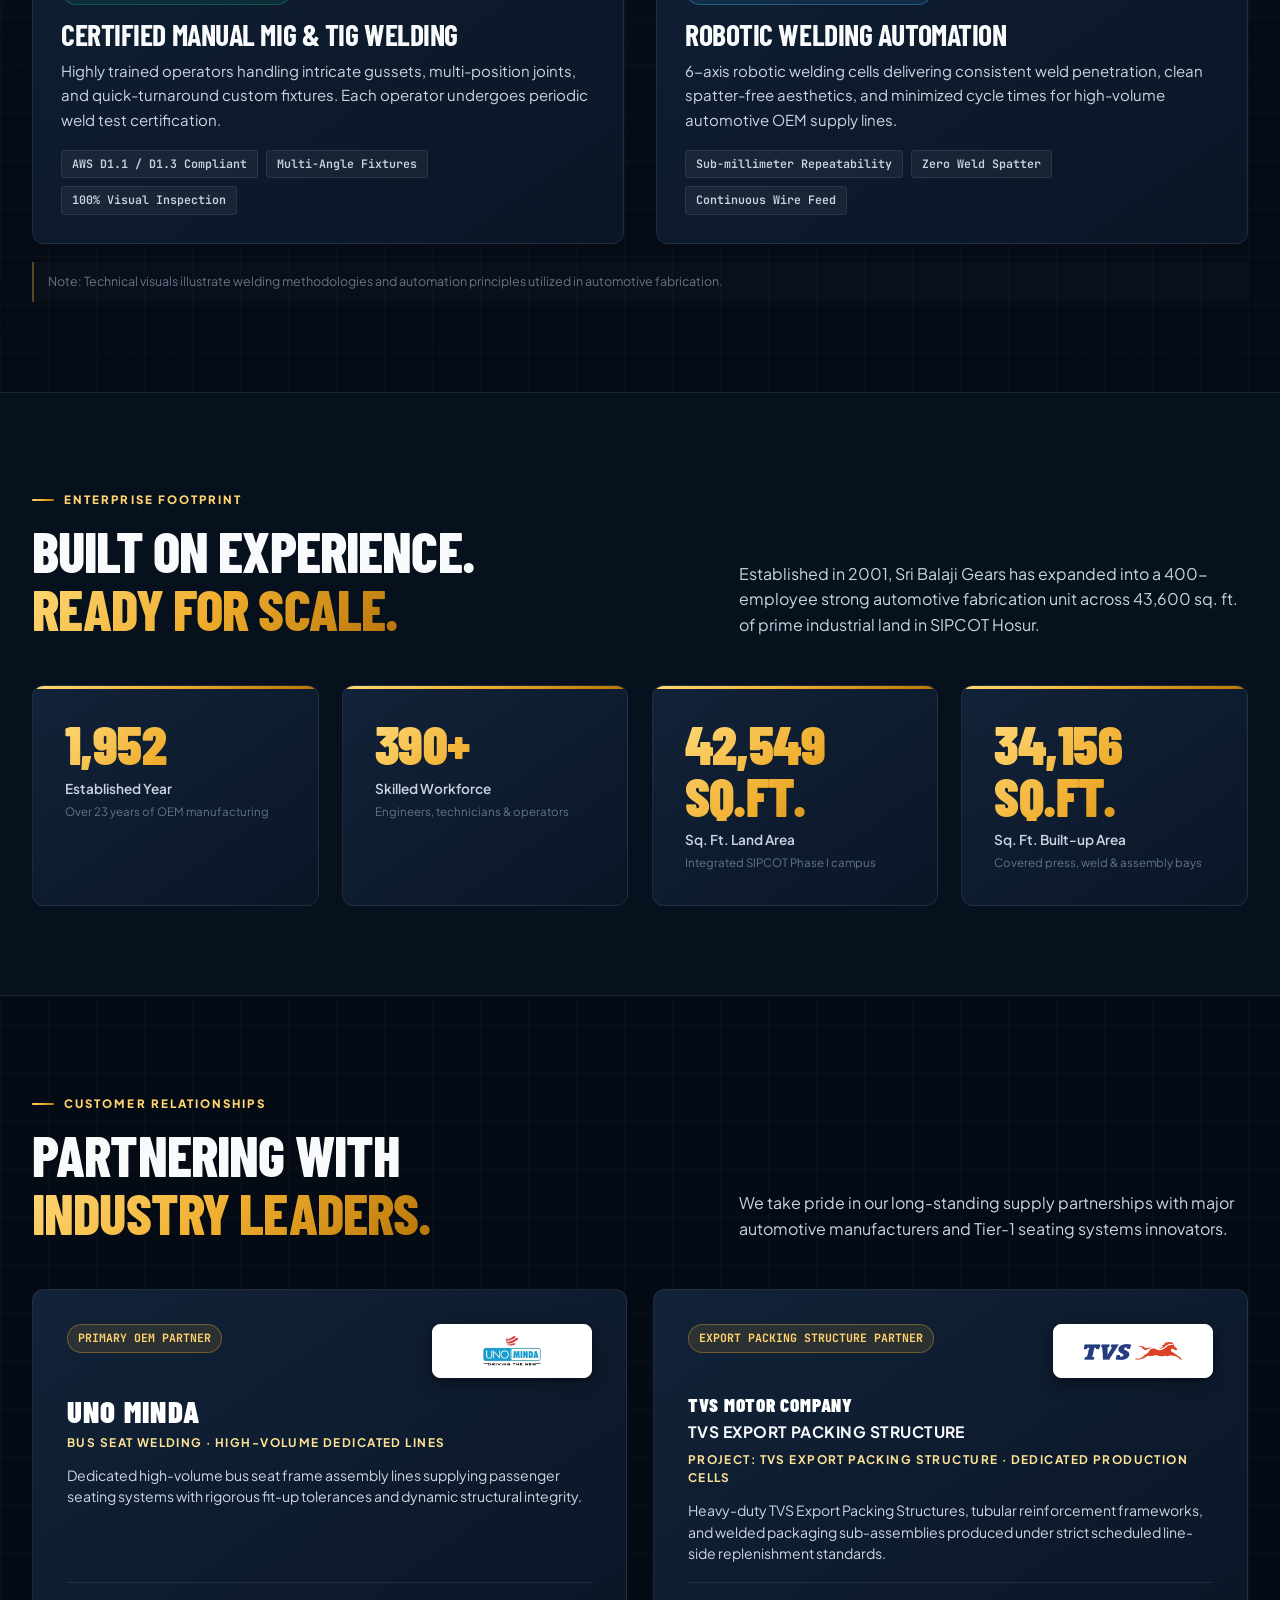
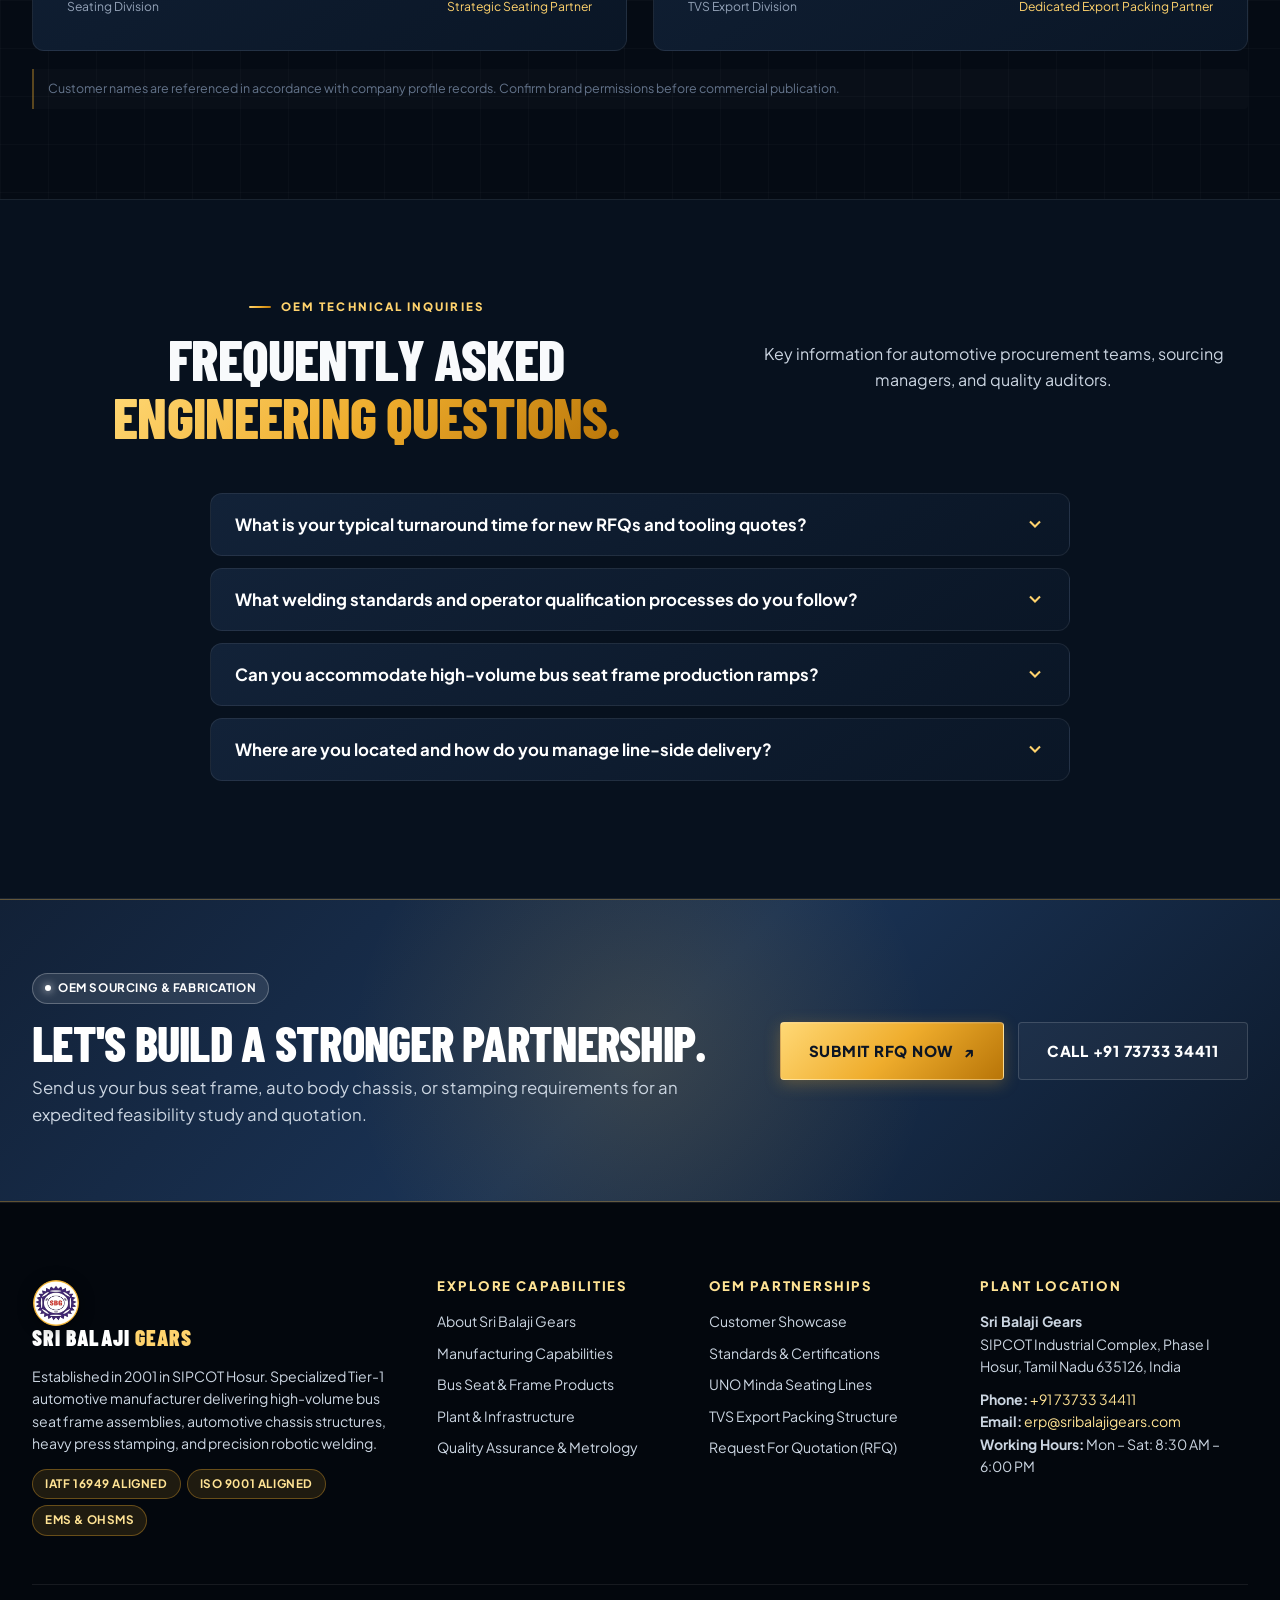
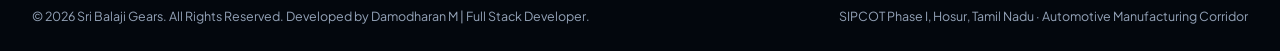
==== commit 67891764: "feat: increase inside logo size to fill circular badge prominently with balanced gold rim margins" ====
--- a/index.html
+++ b/index.html
@@ -20,15 +20,15 @@
   <meta name="twitter:title" content="Sri Balaji Gears | Precision Automotive Welding">
   <meta name="twitter:description" content="Precision bus passenger seat frames, auto chassis welding, and press components in SIPCOT Hosur.">
   <title>Sri Balaji Gears | Precision Automotive Welding &amp; Seating Systems</title>
-    <link rel="icon" type="image/svg+xml" href="/assets/img/sbg-mark.svg?v=4">
-  <link rel="icon" type="image/png" sizes="16x16" href="/favicon-16x16.png?v=4">
-  <link rel="icon" type="image/png" sizes="32x32" href="/favicon-32x32.png?v=4">
-  <link rel="icon" type="image/png" sizes="48x48" href="/favicon-48x48.png?v=4">
-  <link rel="icon" type="image/png" sizes="96x96" href="/favicon-96x96.png?v=4">
-  <link rel="icon" type="image/png" sizes="192x192" href="/favicon-192x192.png?v=4">
-  <link rel="shortcut icon" href="/favicon.ico?v=4">
-  <link rel="apple-touch-icon" sizes="180x180" href="/apple-touch-icon.png?v=4">
-  <link rel="manifest" href="/site.webmanifest?v=4">
+    <link rel="icon" type="image/svg+xml" href="/assets/img/sbg-mark.svg?v=5">
+  <link rel="icon" type="image/png" sizes="16x16" href="/favicon-16x16.png?v=5">
+  <link rel="icon" type="image/png" sizes="32x32" href="/favicon-32x32.png?v=5">
+  <link rel="icon" type="image/png" sizes="48x48" href="/favicon-48x48.png?v=5">
+  <link rel="icon" type="image/png" sizes="96x96" href="/favicon-96x96.png?v=5">
+  <link rel="icon" type="image/png" sizes="192x192" href="/favicon-192x192.png?v=5">
+  <link rel="shortcut icon" href="/favicon.ico?v=5">
+  <link rel="apple-touch-icon" sizes="180x180" href="/apple-touch-icon.png?v=5">
+  <link rel="manifest" href="/site.webmanifest?v=5">
   <link rel="stylesheet" href="assets/css/style.css?v=21">
   <!-- Structured Data: AutomotiveBusiness / Organization -->
   <script type="application/ld+json">
@@ -146,7 +146,7 @@
   <header class="header">
     <div class="container nav">
       <a class="brand" href="index.html" aria-label="Sri Balaji Gears Home">
-        <img class="brand-emblem" src="assets/img/sbg-mark.svg?v=4" alt="SBG Monogram Logo" width="46" height="46">
+        <img class="brand-emblem" src="assets/img/sbg-mark.svg?v=5" alt="SBG Monogram Logo" width="46" height="46">
         <span class="brand-text-block">
           <span class="brand-title">SRI BALAJI <span>GEARS</span></span>
           <span class="brand-tagline">AUTOMOTIVE WELDING &amp; FABRICATION · HOSUR</span>
@@ -185,7 +185,7 @@
   <aside class="mobile-drawer" id="mobileDrawer" aria-label="Mobile Navigation">
     <div class="drawer-header">
       <a class="brand" href="index.html">
-        <img class="brand-emblem" src="assets/img/sbg-mark.svg?v=4" alt="SBG" width="38" height="38">
+        <img class="brand-emblem" src="assets/img/sbg-mark.svg?v=5" alt="SBG" width="38" height="38">
         <span class="brand-text-block">
           <span class="brand-title">SRI BALAJI <span>GEARS</span></span>
         </span>
@@ -626,7 +626,7 @@
       <div class="footgrid">
         <div class="footer-col">
           <a class="brand" href="index.html" style="margin-bottom: 16px;">
-            <img class="brand-emblem" src="assets/img/sbg-mark.svg?v=4" alt="SBG" width="42" height="42">
+            <img class="brand-emblem" src="assets/img/sbg-mark.svg?v=5" alt="SBG" width="42" height="42">
             <span class="brand-text-block">
               <span class="brand-title">SRI BALAJI <span>GEARS</span></span>
             </span>
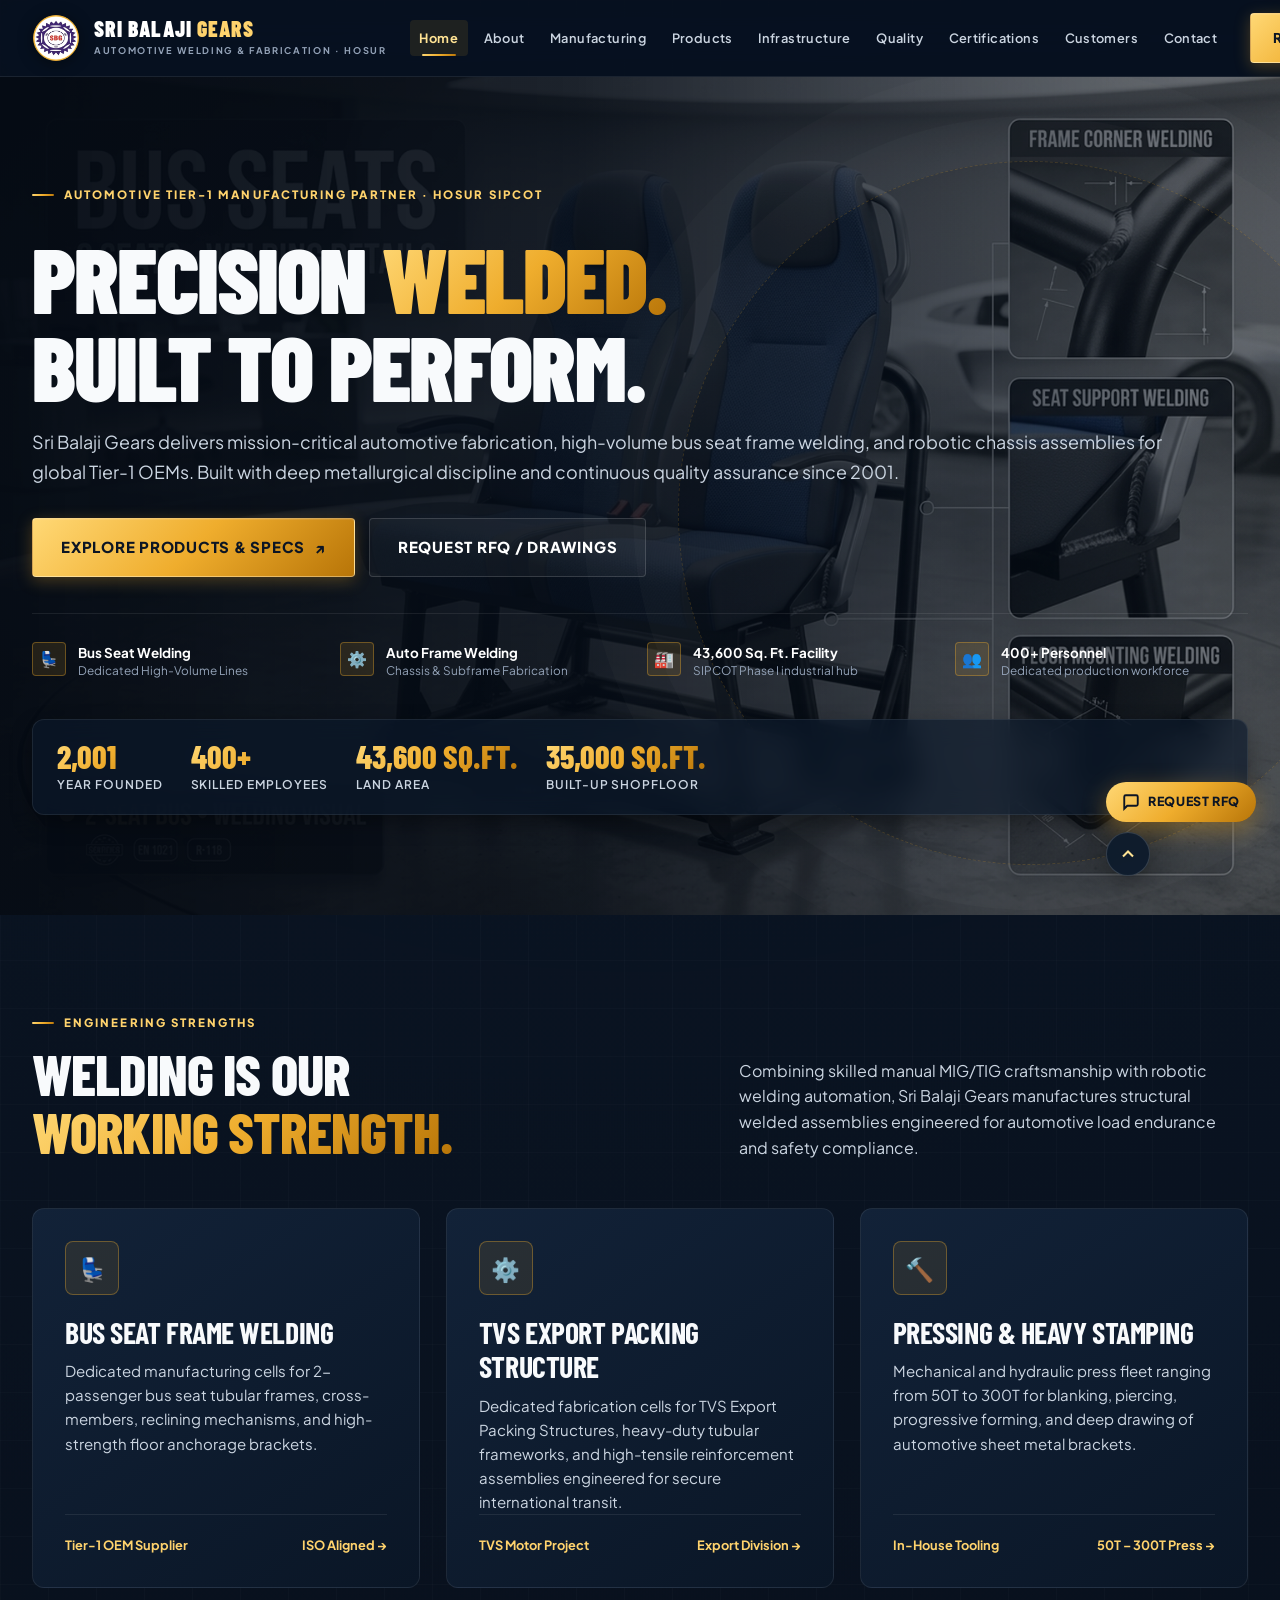
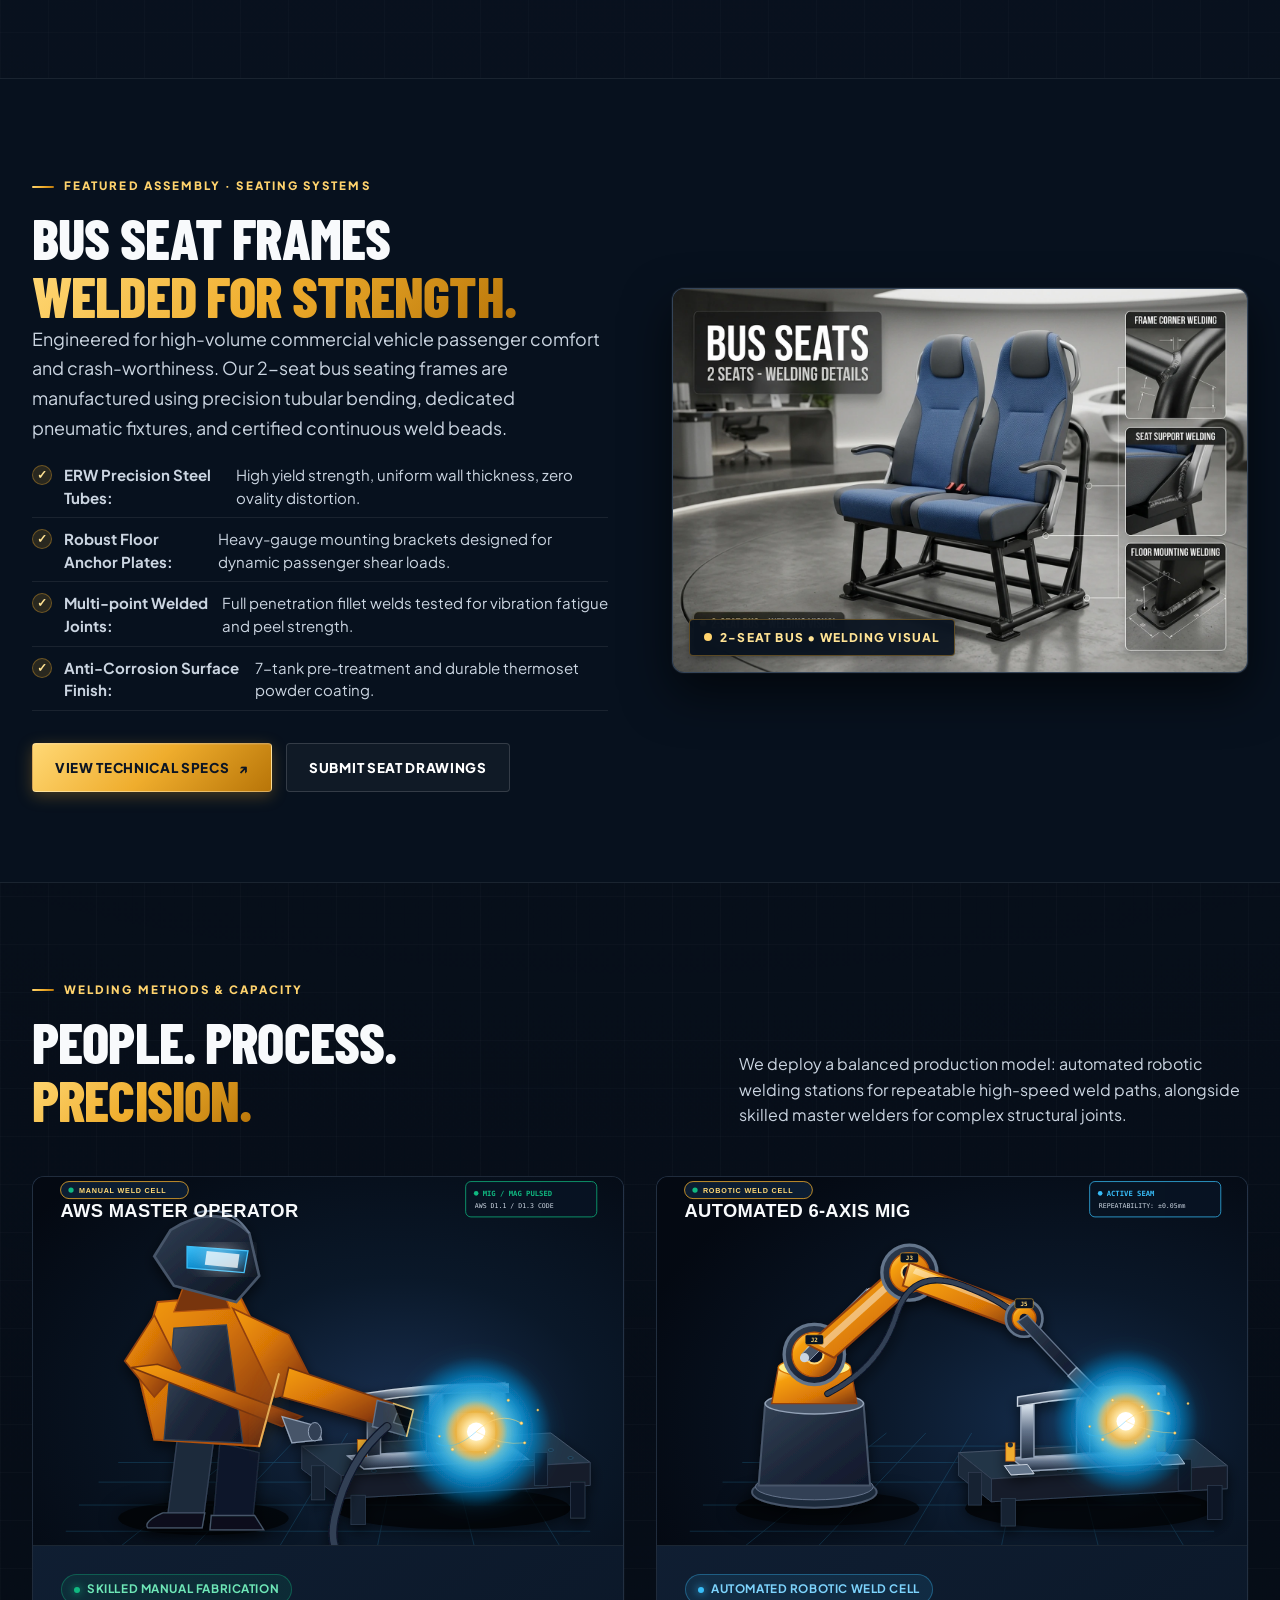
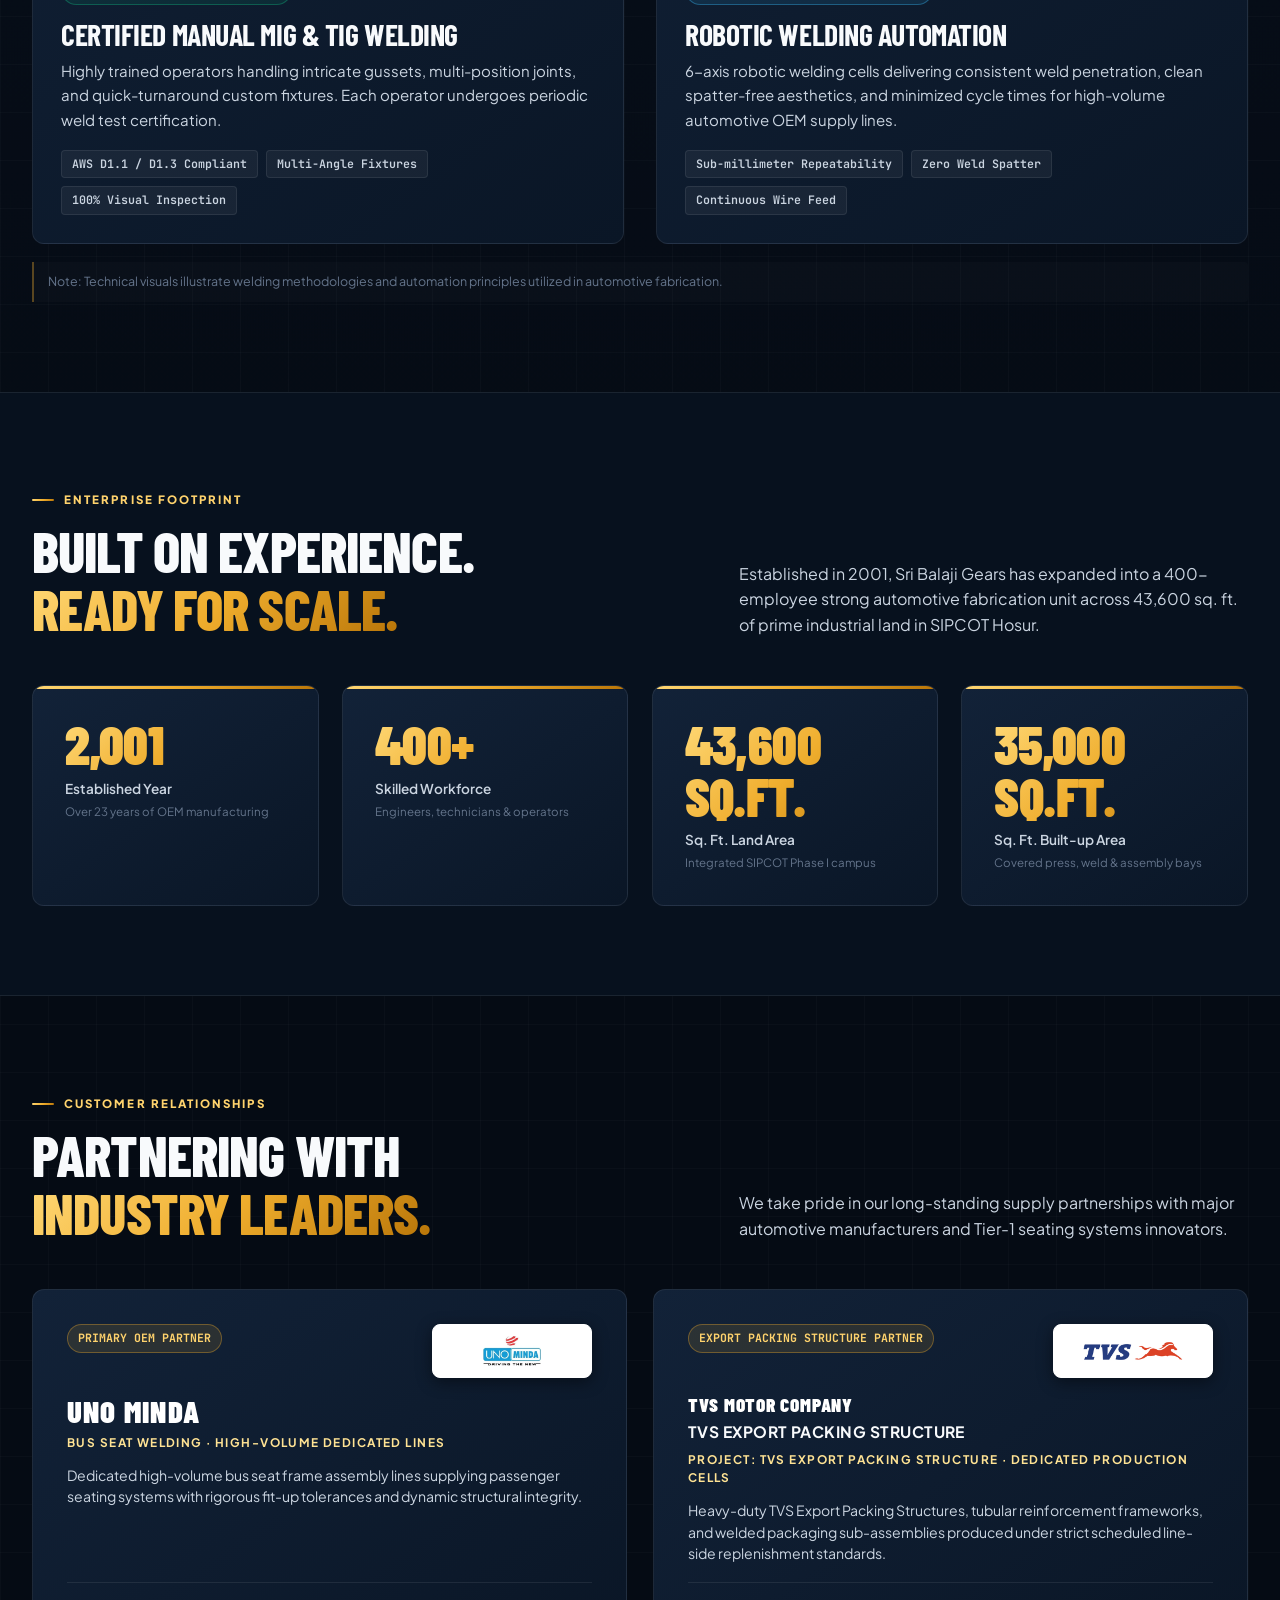
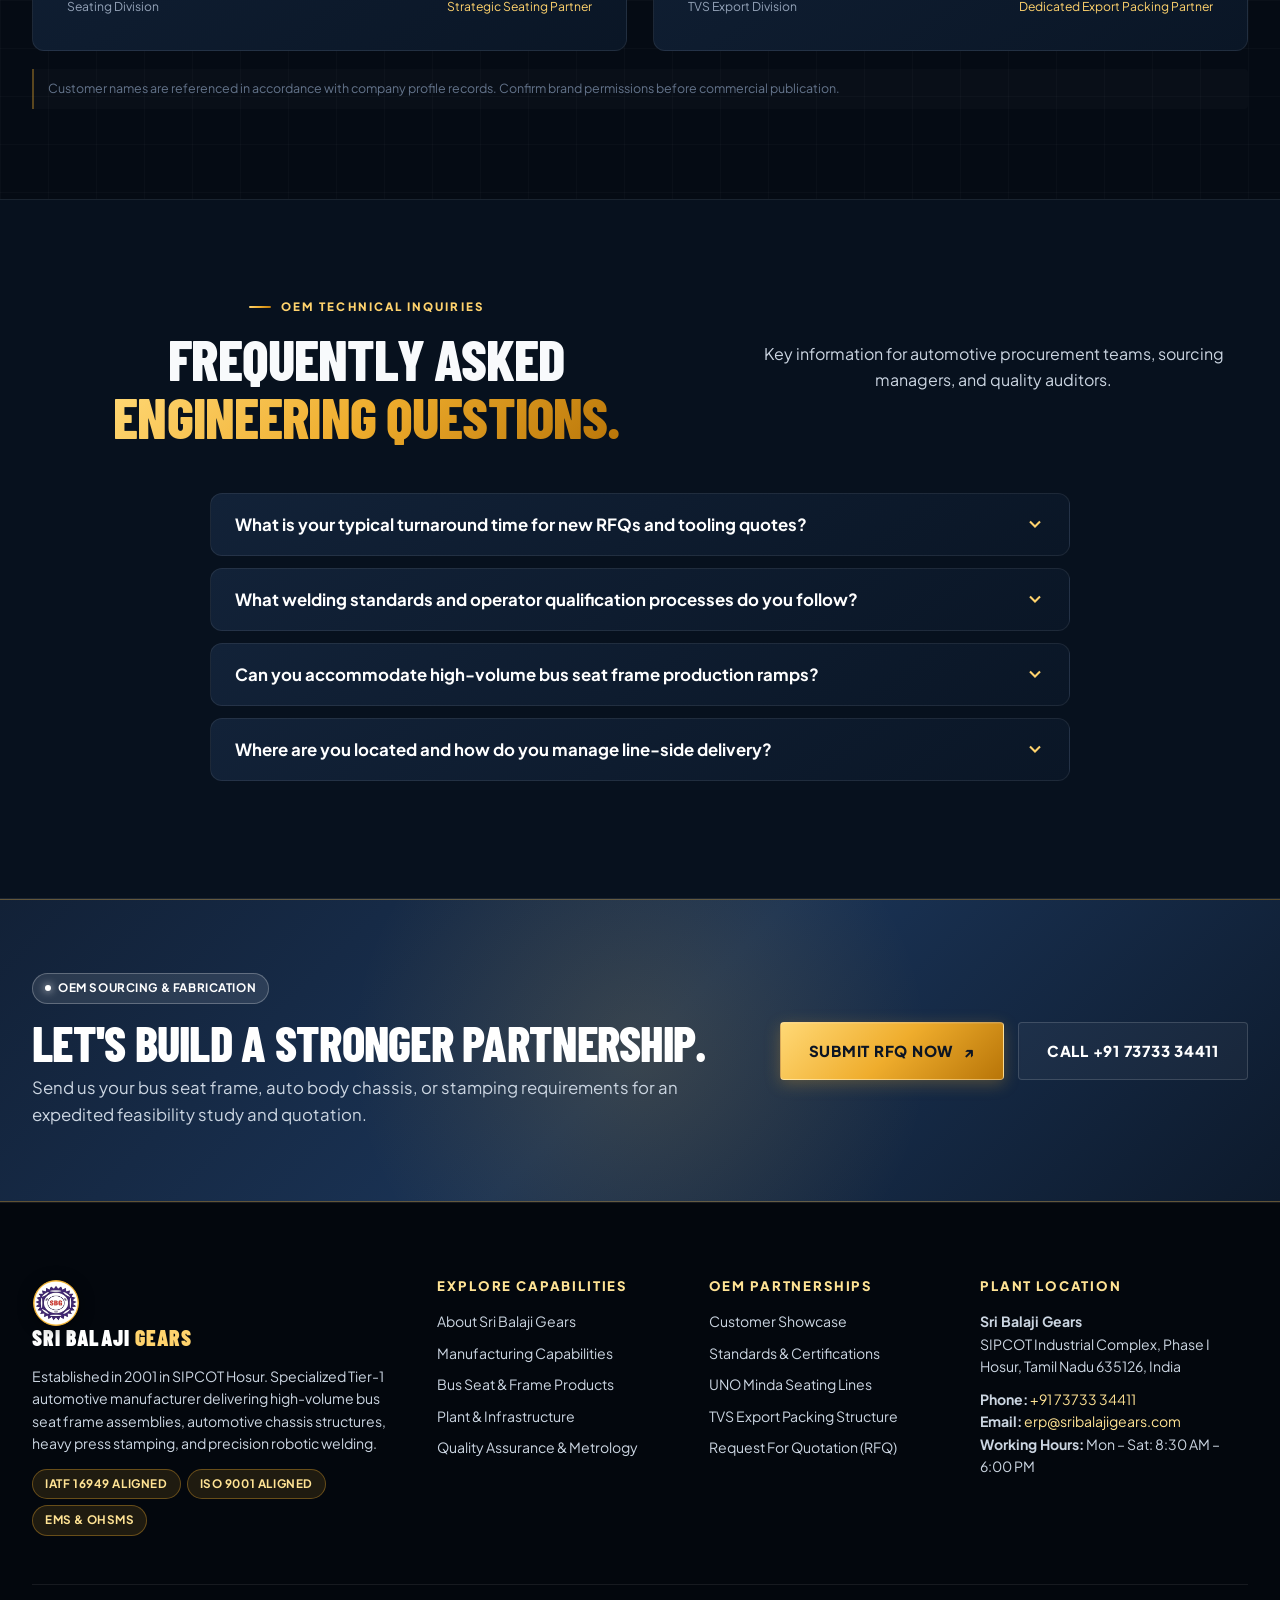
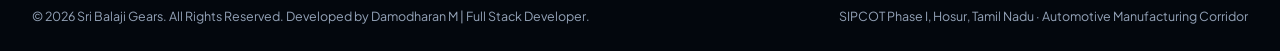
==== commit 4dec837f: "feat: change 3-seat bus to 2-seat bus across all pages and update concept rendering image to 2-seat" ====
--- a/index.html
+++ b/index.html
@@ -97,7 +97,7 @@
           "@type": "Offer",
           "itemOffered": {
             "@type": "Product",
-            "name": "3-Seat Bus Passenger Seat Frame Assemblies",
+            "name": "2-Seat Bus Passenger Seat Frame Assemblies",
             "description": "High-tensile tubular MIG welded passenger seating frames built to AIS 023 crash safety standards."
           }
         },
@@ -358,7 +358,7 @@
           <div class="eyebrow">Featured Assembly · Seating Systems</div>
           <h2>BUS SEAT FRAMES<br><em>WELDED FOR STRENGTH.</em></h2>
           <p class="lead">
-            Engineered for high-volume commercial vehicle passenger comfort and crash-worthiness. Our 3-seat bus seating frames are manufactured using precision tubular bending, dedicated pneumatic fixtures, and certified continuous weld beads.
+            Engineered for high-volume commercial vehicle passenger comfort and crash-worthiness. Our 2-seat bus seating frames are manufactured using precision tubular bending, dedicated pneumatic fixtures, and certified continuous weld beads.
           </p>
 
           <ul class="list-check">
@@ -380,10 +380,10 @@
 
         <div class="image-frame reveal delay-2">
           <picture>
-              <source srcset="assets/img/bus-seats-welding-concept.webp" type="image/webp">
-              <img src="assets/img/bus-seats-welding-concept.png" alt="Three-seat bus seating assembly and structural frame welding concept visual" width="1536" height="1024" loading="lazy" decoding="async">
+              <source srcset="assets/img/bus-seats-welding-concept.webp?v=6" type="image/webp">
+              <img src="assets/img/bus-seats-welding-concept.png?v=6" alt="Two-seat bus seating assembly and structural frame welding concept visual" width="1536" height="1024" loading="lazy" decoding="async">
             </picture>
-          <span class="imglabel">3-SEAT BUS • WELDING VISUAL</span>
+          <span class="imglabel">2-SEAT BUS • WELDING VISUAL</span>
         </div>
       </div>
     </section>
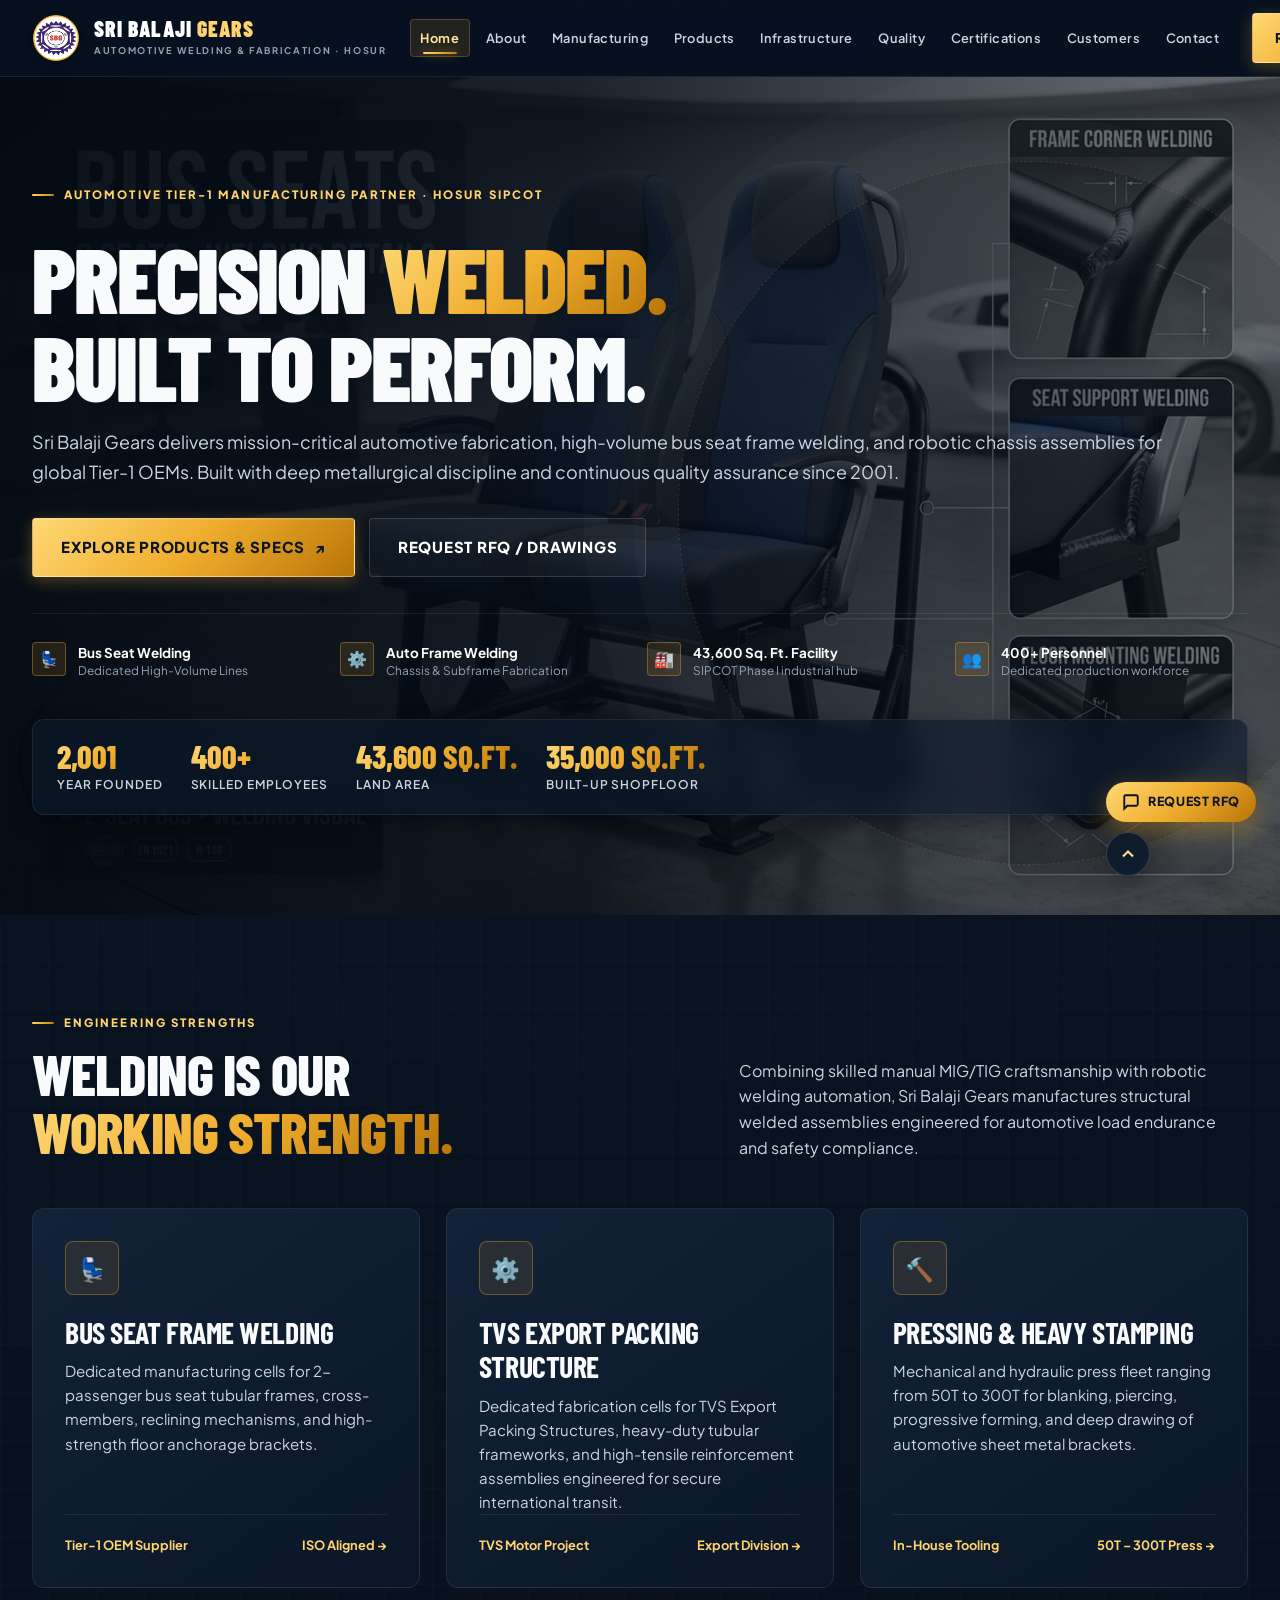
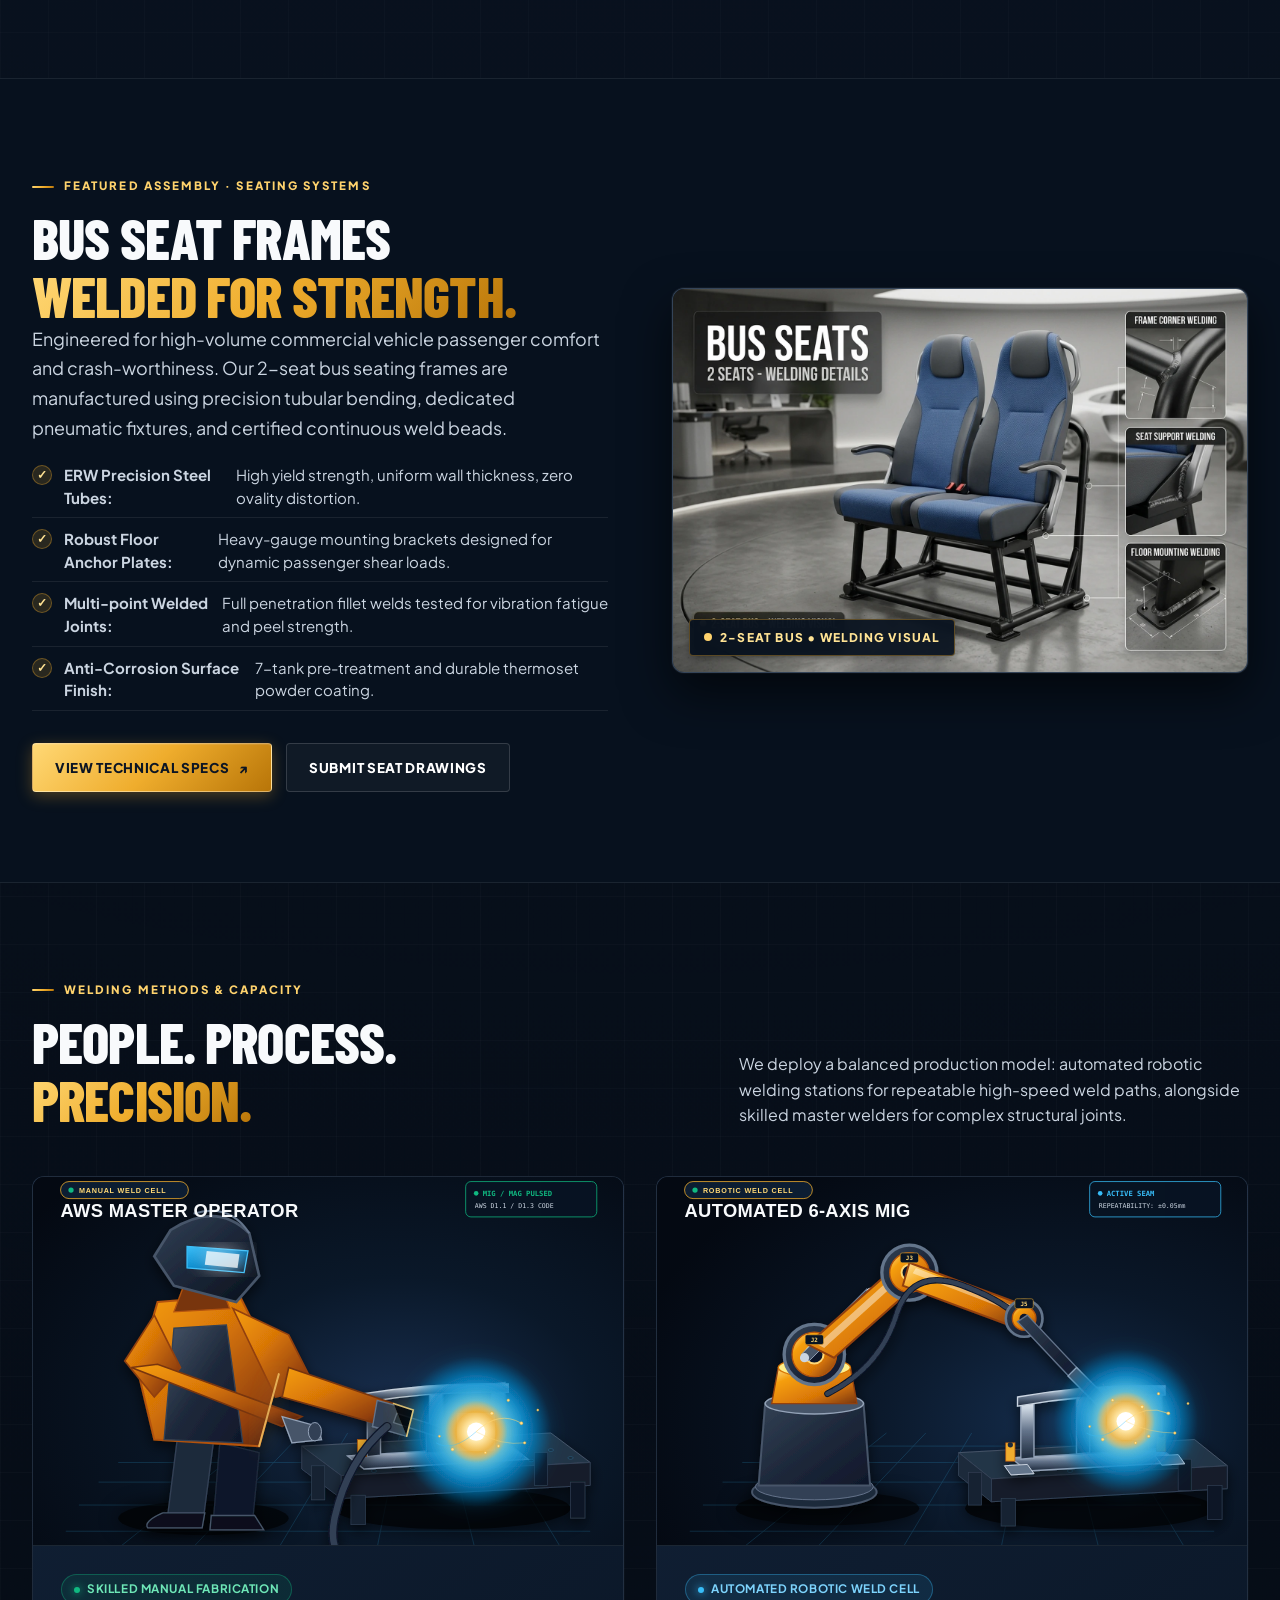
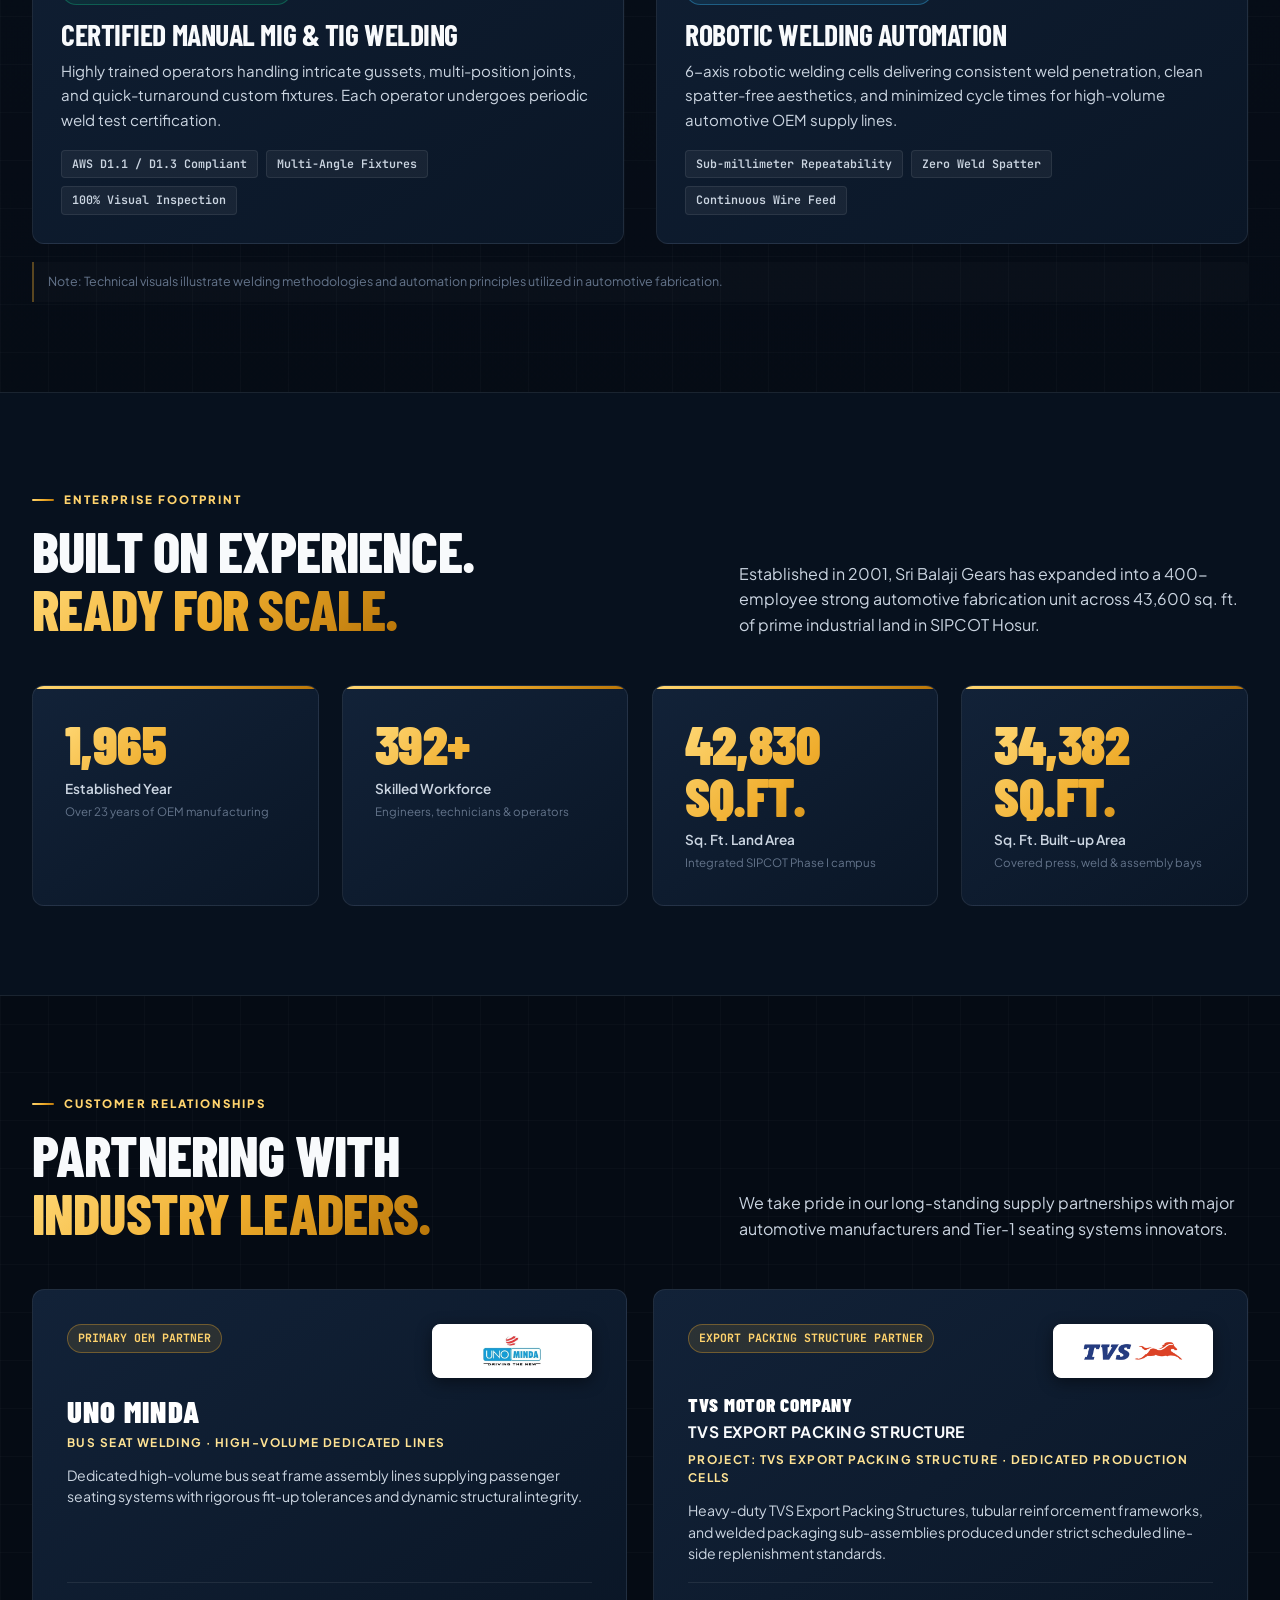
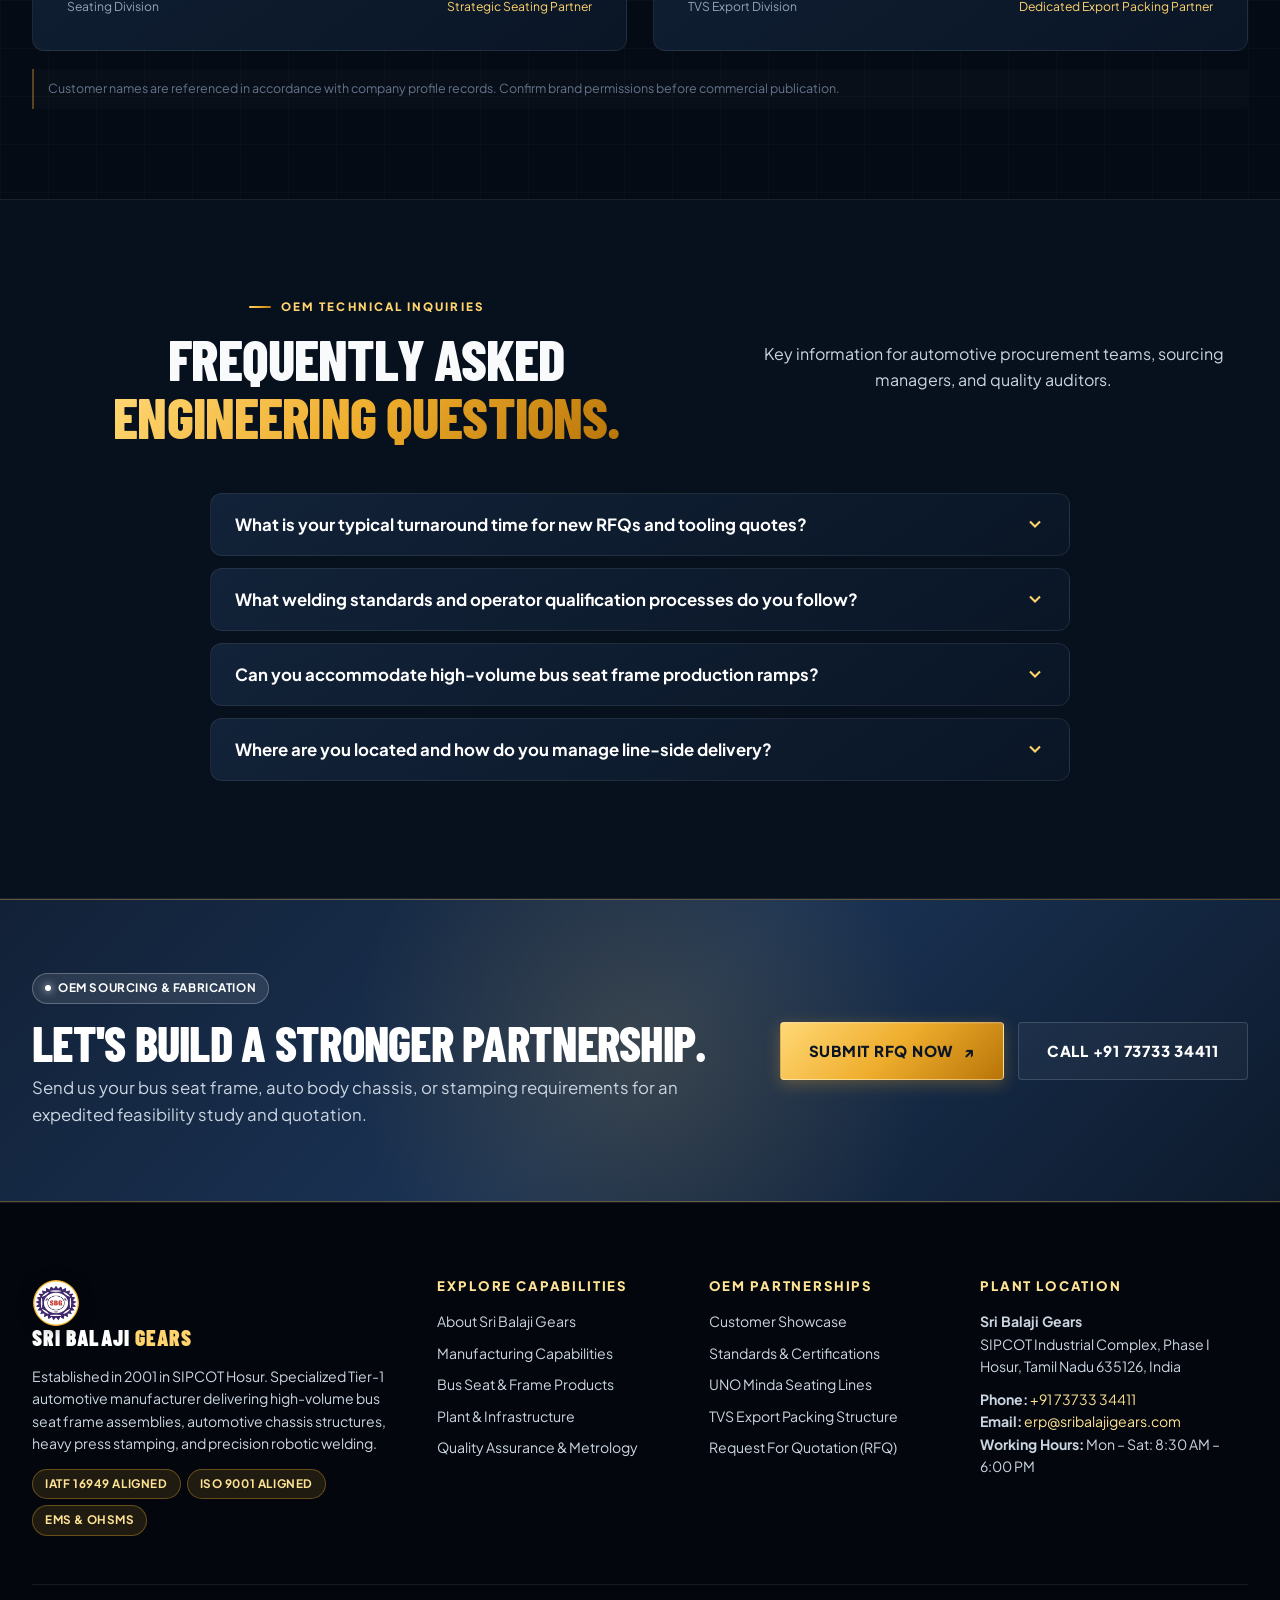
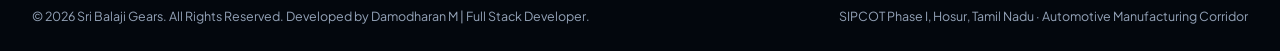
==== commit f35d9471: "perf(speed & ui/ux): eliminate render-blocking font import, enable instant speculative prefetch, opt" ====
--- a/index.html
+++ b/index.html
@@ -3,10 +3,13 @@
 <head>
   <link rel="preconnect" href="https://fonts.googleapis.com">
   <link rel="preconnect" href="https://fonts.gstatic.com" crossorigin>
+  <link rel="stylesheet" href="https://fonts.googleapis.com/css2?family=Barlow+Condensed:wght@600;700;800;900&family=Plus+Jakarta+Sans:wght@400;500;600;700;800&family=JetBrains+Mono:wght@500;700&display=swap">
+  <link rel="preload" href="assets/css/style.css?v=26" as="style">
+  <link rel="preload" href="assets/img/bus-seats-welding-concept.webp?v=6" as="image" type="image/webp">
   <meta charset="utf-8">
   <meta name="viewport" content="width=device-width, initial-scale=1, viewport-fit=cover">
   <meta name="description" content="Sri Balaji Gears - Premier automotive welding, bus seat frame assembly, auto chassis welding, pressing and fabrication in Hosur, Tamil Nadu. Established 2001.">
-  <meta name="keywords" content="bus seat welding, automotive welding hosur, auto body frame welding, pressing and fabrication, Sri Balaji Gears, SIPCOT Hosur, UNO Minda supplier, TVS Export Packing Structure">
+  <meta name="keywords" content="bus seat welding, automotive welding hosur, TVS Export Packing Structure, pressing and fabrication, Sri Balaji Gears, SIPCOT Hosur, UNO Minda supplier, 2-seat bus passenger assemblies">
   <meta name="theme-color" content="#07111e">
   <meta name="google-site-verification" content="4lVNyMi9ZgLC_d8jcUPkAKkFOLJUADI26pOm8sBlswk">
   <link rel="canonical" href="https://sribalajigears.in/">
@@ -20,16 +23,16 @@
   <meta name="twitter:title" content="Sri Balaji Gears | Precision Automotive Welding">
   <meta name="twitter:description" content="Precision bus passenger seat frames, auto chassis welding, and press components in SIPCOT Hosur.">
   <title>Sri Balaji Gears | Precision Automotive Welding &amp; Seating Systems</title>
-    <link rel="icon" type="image/svg+xml" href="/assets/img/sbg-mark.svg?v=5">
-  <link rel="icon" type="image/png" sizes="16x16" href="/favicon-16x16.png?v=5">
-  <link rel="icon" type="image/png" sizes="32x32" href="/favicon-32x32.png?v=5">
-  <link rel="icon" type="image/png" sizes="48x48" href="/favicon-48x48.png?v=5">
-  <link rel="icon" type="image/png" sizes="96x96" href="/favicon-96x96.png?v=5">
-  <link rel="icon" type="image/png" sizes="192x192" href="/favicon-192x192.png?v=5">
-  <link rel="shortcut icon" href="/favicon.ico?v=5">
-  <link rel="apple-touch-icon" sizes="180x180" href="/apple-touch-icon.png?v=5">
-  <link rel="manifest" href="/site.webmanifest?v=5">
-  <link rel="stylesheet" href="assets/css/style.css?v=21">
+    <link rel="icon" type="image/svg+xml" href="assets/img/sbg-mark.svg?v=5">
+  <link rel="icon" type="image/png" sizes="16x16" href="favicon-16x16.png?v=5">
+  <link rel="icon" type="image/png" sizes="32x32" href="favicon-32x32.png?v=5">
+  <link rel="icon" type="image/png" sizes="48x48" href="favicon-48x48.png?v=5">
+  <link rel="icon" type="image/png" sizes="96x96" href="favicon-96x96.png?v=5">
+  <link rel="icon" type="image/png" sizes="192x192" href="favicon-192x192.png?v=5">
+  <link rel="shortcut icon" href="favicon.ico?v=5">
+  <link rel="apple-touch-icon" sizes="180x180" href="apple-touch-icon.png?v=5">
+  <link rel="manifest" href="site.webmanifest?v=5">
+  <link rel="stylesheet" href="assets/css/style.css?v=26">
   <!-- Structured Data: AutomotiveBusiness / Organization -->
   <script type="application/ld+json">
   {
@@ -581,7 +584,7 @@
               <svg class="accordion-chevron" viewBox="0 0 24 24" fill="none" stroke="currentColor" stroke-width="2.5"><polyline points="6 9 12 15 18 9"/></svg>
             </button>
             <div class="accordion-body">
-              Yes. With a 400+ skilled workforce and dedicated multi-bay welding lines across our 50,000 sq. ft. built-up facility, we maintain substantial dedicated capacity for major Tier-1 OEM partners with flexible multi-shift scalability.
+              Yes. With a 400+ skilled workforce and dedicated multi-bay welding lines across our 43,600 sq. ft. campus (approx. 35,000 sq. ft. built-up shopfloor), we maintain substantial dedicated capacity for major Tier-1 OEM partners with flexible multi-shift scalability.
             </div>
           </div>
 
@@ -692,6 +695,6 @@
     </button>
   </div>
 
-  <script src="assets/js/main.js?v=25" defer></script>
+  <script src="assets/js/main.js?v=26" defer></script>
 </body>
 </html>
--- a/assets/css/style.css
+++ b/assets/css/style.css
@@ -4,7 +4,7 @@
    Fully Responsive for Mobile, Tablet, Laptop, Desktop & Ultra-wide
    ========================================================================== */
 
-@import url('https://fonts.googleapis.com/css2?family=Barlow+Condensed:wght@400;500;600;700;800;900&family=Plus+Jakarta+Sans:wght@300;400;500;600;700;800&family=JetBrains+Mono:wght@400;600&display=swap');
+/* Web Fonts are preconnected & linked directly in HTML <head> for zero-render-blocking parallel downloads */
 
 /* --- Design Tokens --- */
 :root {
@@ -432,30 +432,46 @@
   color: var(--ink-secondary);
   border-radius: var(--radius-xs);
   position: relative;
-  transition: color var(--transition-fast), background-color var(--transition-fast);
+  transition: color var(--transition-fast), background-color var(--transition-fast), transform var(--transition-fast);
   white-space: nowrap;
+}
+
+.menu a::after {
+  content: "";
+  position: absolute;
+  bottom: 2px;
+  left: 50%;
+  right: 50%;
+  height: 2px;
+  background: var(--gold-gradient);
+  border-radius: var(--radius-pill);
+  transition: left var(--transition-fast), right var(--transition-fast), opacity var(--transition-fast);
+  opacity: 0;
 }
 
 .menu a:hover {
   color: #ffffff;
-  background: rgba(255, 255, 255, 0.05);
+  background: rgba(255, 255, 255, 0.06);
+}
+
+.menu a:hover::after {
+  left: 14px;
+  right: 14px;
+  opacity: 0.7;
 }
 
 .menu a.active {
   color: var(--gold-300);
   font-weight: 700;
-  background: rgba(239, 173, 45, 0.1);
+  background: rgba(239, 173, 45, 0.12);
+  border: 1px solid rgba(239, 173, 45, 0.25);
 }
 
 .menu a.active::after {
-  content: "";
-  position: absolute;
-  bottom: 0;
   left: 12px;
   right: 12px;
-  height: 2px;
-  background: var(--gold-gradient);
-  border-radius: var(--radius-pill);
+  opacity: 1;
+  box-shadow: 0 0 10px rgba(239, 173, 45, 0.6);
 }
 
 /* Nav Actions */
@@ -647,20 +663,22 @@
   cursor: pointer;
   background: var(--gold-gradient);
   color: #0c1524;
-  border: 1px solid rgba(255, 255, 255, 0.3);
-  box-shadow: 0 4px 16px rgba(239, 173, 45, 0.28), var(--shadow-inner);
-  transition: transform var(--transition-fast), box-shadow var(--transition-fast), background var(--transition-fast);
+  border: 1px solid rgba(255, 255, 255, 0.35);
+  box-shadow: 0 4px 16px rgba(239, 173, 45, 0.3), var(--shadow-inner);
+  transition: transform var(--transition-fast), box-shadow var(--transition-fast), filter var(--transition-fast);
   white-space: nowrap;
 }
 
 .button:hover, .nav-button:hover {
   transform: translateY(-2px);
-  box-shadow: 0 8px 26px rgba(239, 173, 45, 0.42), var(--shadow-inner);
+  box-shadow: 0 8px 28px rgba(239, 173, 45, 0.46), 0 0 16px rgba(239, 173, 45, 0.25);
   color: #040912;
+  filter: brightness(1.04);
 }
 
 .button:active, .nav-button:active {
-  transform: translateY(0);
+  transform: translateY(1px) scale(0.99);
+  box-shadow: 0 2px 8px rgba(239, 173, 45, 0.3);
 }
 
 .button.ghost {
@@ -1474,7 +1492,7 @@
 
 .tab-content {
   display: none;
-  animation: fadeInTab 0.35s ease-out forwards;
+  animation: fadeInTab 0.22s cubic-bezier(0.16, 1, 0.3, 1) forwards;
   padding-top: 24px;
 }
 
--- a/assets/css/style.css
+++ b/assets/css/style.css
@@ -4,7 +4,7 @@
    Fully Responsive for Mobile, Tablet, Laptop, Desktop & Ultra-wide
    ========================================================================== */
 
-@import url('https://fonts.googleapis.com/css2?family=Barlow+Condensed:wght@400;500;600;700;800;900&family=Plus+Jakarta+Sans:wght@300;400;500;600;700;800&family=JetBrains+Mono:wght@400;600&display=swap');
+/* Web Fonts are preconnected & linked directly in HTML <head> for zero-render-blocking parallel downloads */
 
 /* --- Design Tokens --- */
 :root {
@@ -432,30 +432,46 @@
   color: var(--ink-secondary);
   border-radius: var(--radius-xs);
   position: relative;
-  transition: color var(--transition-fast), background-color var(--transition-fast);
+  transition: color var(--transition-fast), background-color var(--transition-fast), transform var(--transition-fast);
   white-space: nowrap;
+}
+
+.menu a::after {
+  content: "";
+  position: absolute;
+  bottom: 2px;
+  left: 50%;
+  right: 50%;
+  height: 2px;
+  background: var(--gold-gradient);
+  border-radius: var(--radius-pill);
+  transition: left var(--transition-fast), right var(--transition-fast), opacity var(--transition-fast);
+  opacity: 0;
 }
 
 .menu a:hover {
   color: #ffffff;
-  background: rgba(255, 255, 255, 0.05);
+  background: rgba(255, 255, 255, 0.06);
+}
+
+.menu a:hover::after {
+  left: 14px;
+  right: 14px;
+  opacity: 0.7;
 }
 
 .menu a.active {
   color: var(--gold-300);
   font-weight: 700;
-  background: rgba(239, 173, 45, 0.1);
+  background: rgba(239, 173, 45, 0.12);
+  border: 1px solid rgba(239, 173, 45, 0.25);
 }
 
 .menu a.active::after {
-  content: "";
-  position: absolute;
-  bottom: 0;
   left: 12px;
   right: 12px;
-  height: 2px;
-  background: var(--gold-gradient);
-  border-radius: var(--radius-pill);
+  opacity: 1;
+  box-shadow: 0 0 10px rgba(239, 173, 45, 0.6);
 }
 
 /* Nav Actions */
@@ -647,20 +663,22 @@
   cursor: pointer;
   background: var(--gold-gradient);
   color: #0c1524;
-  border: 1px solid rgba(255, 255, 255, 0.3);
-  box-shadow: 0 4px 16px rgba(239, 173, 45, 0.28), var(--shadow-inner);
-  transition: transform var(--transition-fast), box-shadow var(--transition-fast), background var(--transition-fast);
+  border: 1px solid rgba(255, 255, 255, 0.35);
+  box-shadow: 0 4px 16px rgba(239, 173, 45, 0.3), var(--shadow-inner);
+  transition: transform var(--transition-fast), box-shadow var(--transition-fast), filter var(--transition-fast);
   white-space: nowrap;
 }
 
 .button:hover, .nav-button:hover {
   transform: translateY(-2px);
-  box-shadow: 0 8px 26px rgba(239, 173, 45, 0.42), var(--shadow-inner);
+  box-shadow: 0 8px 28px rgba(239, 173, 45, 0.46), 0 0 16px rgba(239, 173, 45, 0.25);
   color: #040912;
+  filter: brightness(1.04);
 }
 
 .button:active, .nav-button:active {
-  transform: translateY(0);
+  transform: translateY(1px) scale(0.99);
+  box-shadow: 0 2px 8px rgba(239, 173, 45, 0.3);
 }
 
 .button.ghost {
@@ -1474,7 +1492,7 @@
 
 .tab-content {
   display: none;
-  animation: fadeInTab 0.35s ease-out forwards;
+  animation: fadeInTab 0.22s cubic-bezier(0.16, 1, 0.3, 1) forwards;
   padding-top: 24px;
 }
 
